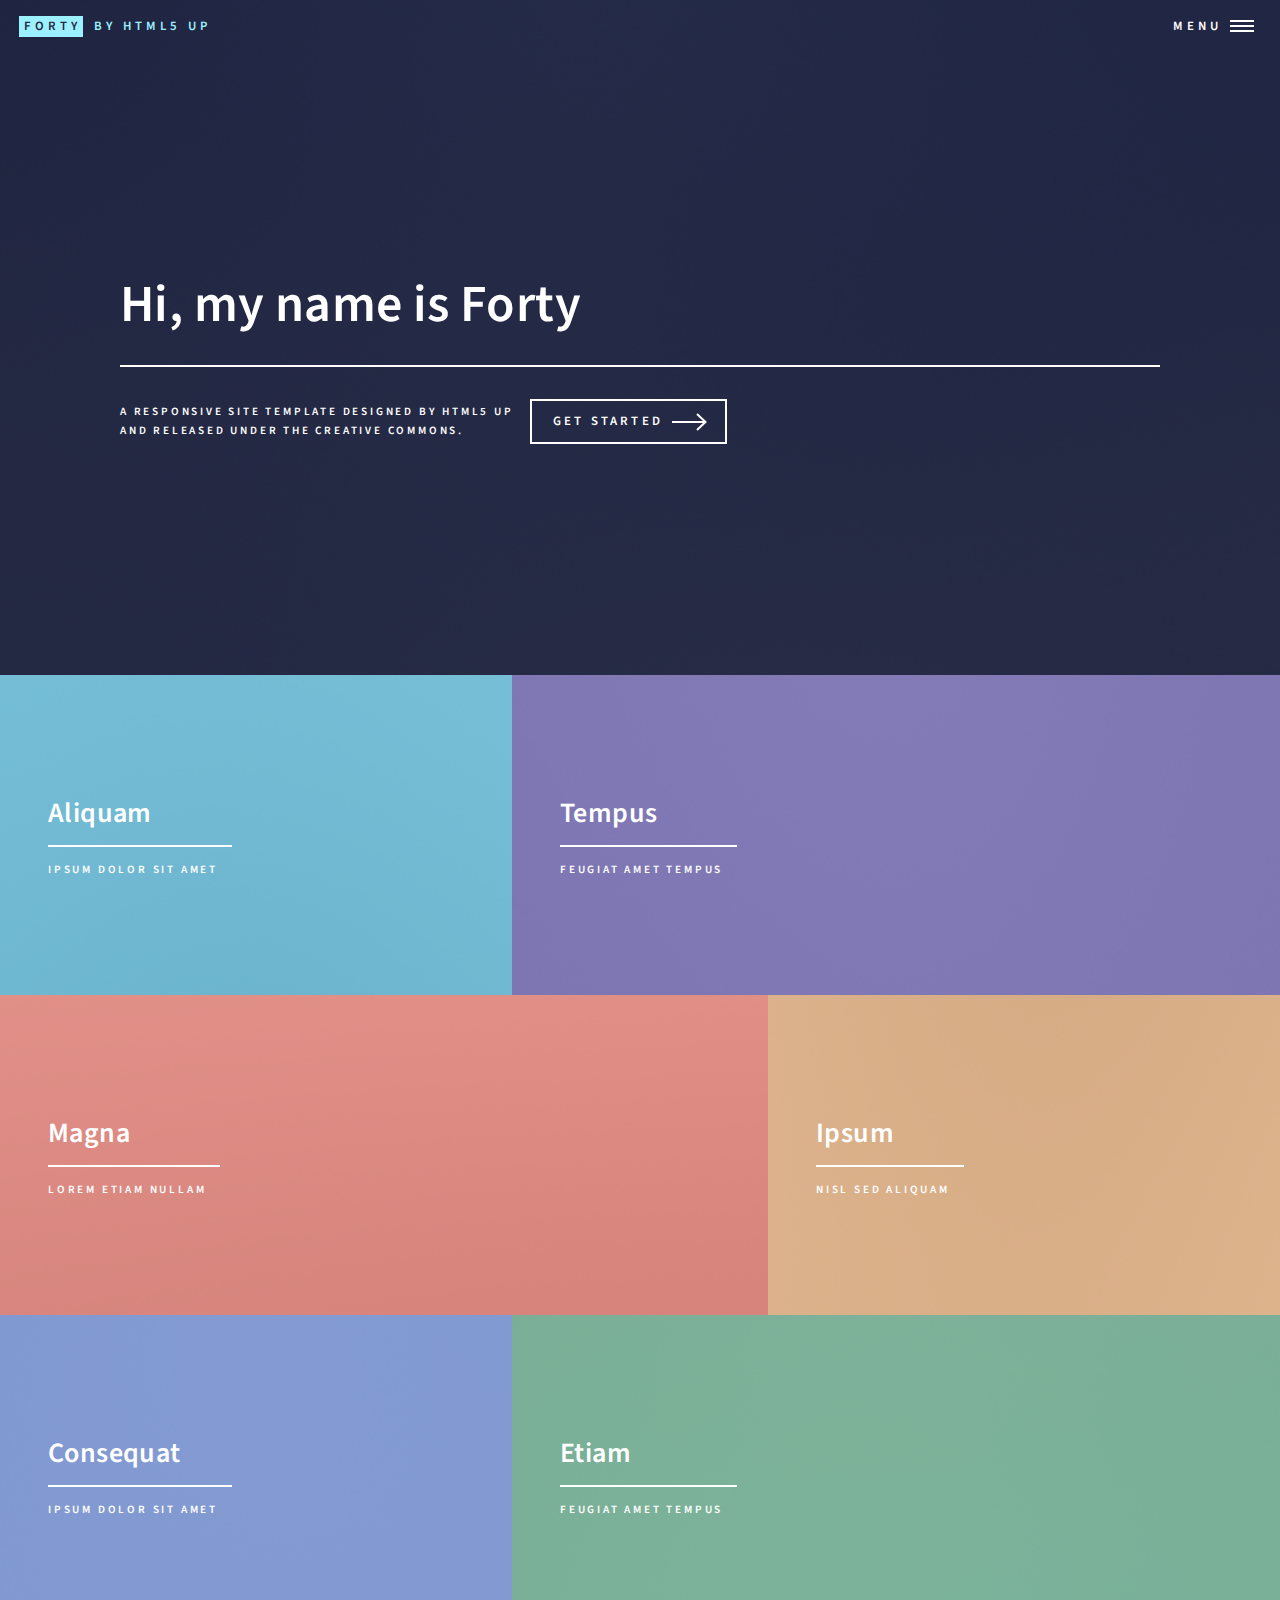
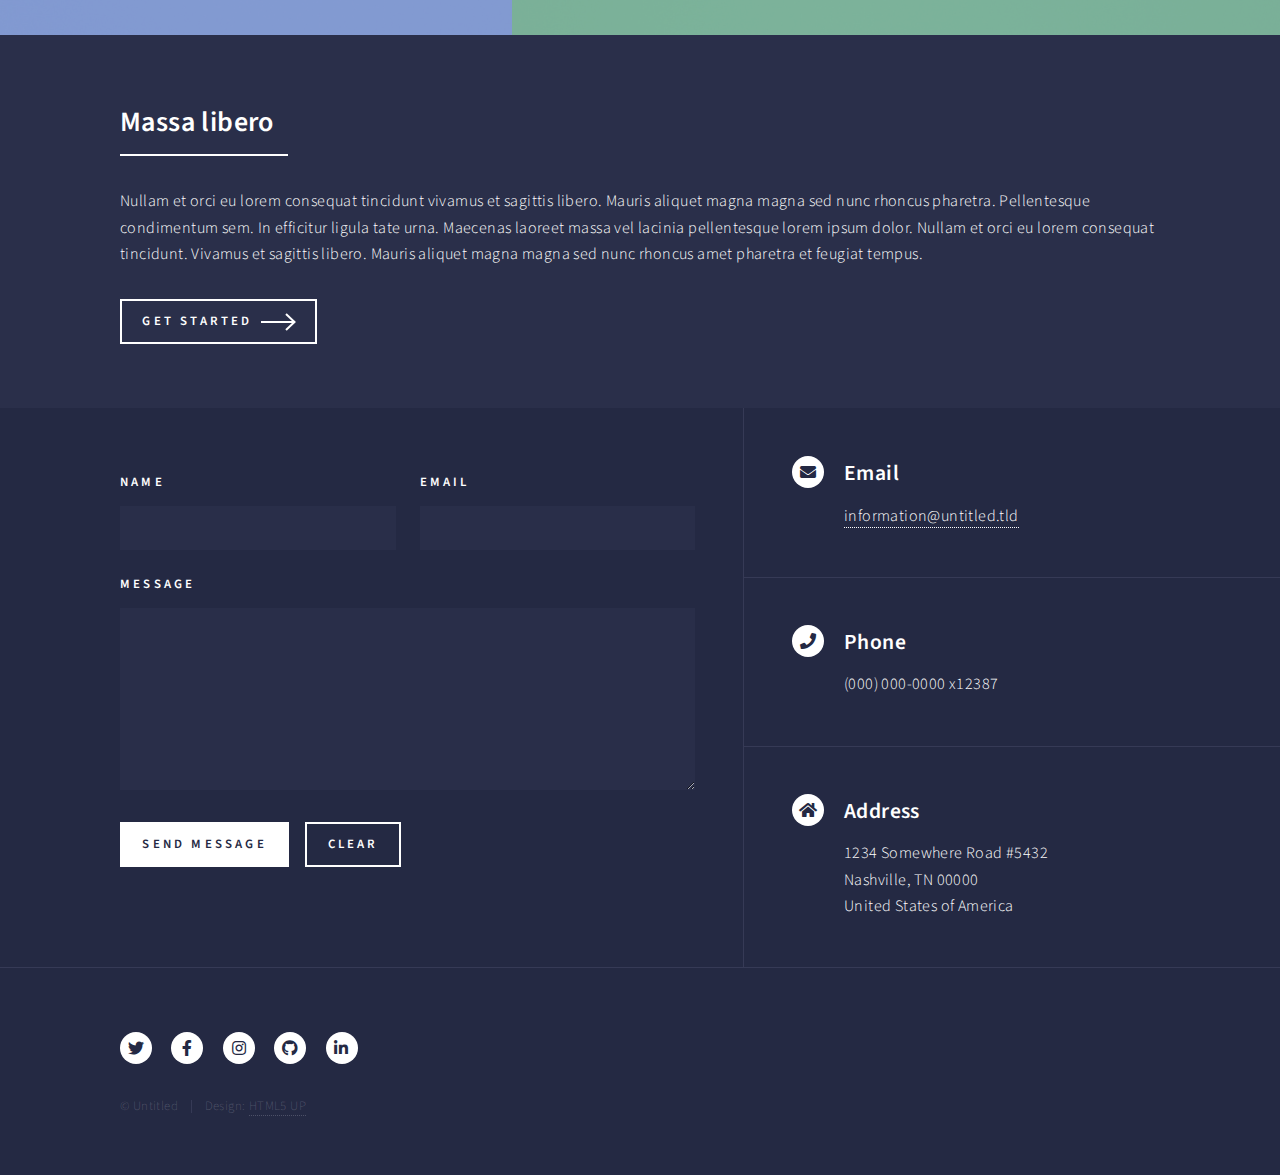
==== index.html @ 4f316e1b "add html5 up" ====
<!DOCTYPE HTML>
<!--
	Forty by HTML5 UP
	html5up.net | @ajlkn
	Free for personal and commercial use under the CCA 3.0 license (html5up.net/license)
-->
<html>
	<head>
		<title>Forty by HTML5 UP</title>
		<meta charset="utf-8" />
		<meta name="viewport" content="width=device-width, initial-scale=1, user-scalable=no" />
		<link rel="stylesheet" href="assets/css/main.css" />
		<noscript><link rel="stylesheet" href="assets/css/noscript.css" /></noscript>
	</head>
	<body class="is-preload">

		<!-- Wrapper -->
			<div id="wrapper">

				<!-- Header -->
					<header id="header" class="alt">
						<a href="index.html" class="logo"><strong>Forty</strong> <span>by HTML5 UP</span></a>
						<nav>
							<a href="#menu">Menu</a>
						</nav>
					</header>

				<!-- Menu -->
					<nav id="menu">
						<ul class="links">
							<li><a href="index.html">Home</a></li>
							<li><a href="landing.html">Landing</a></li>
							<li><a href="generic.html">Generic</a></li>
							<li><a href="elements.html">Elements</a></li>
						</ul>
						<ul class="actions stacked">
							<li><a href="#" class="button primary fit">Get Started</a></li>
							<li><a href="#" class="button fit">Log In</a></li>
						</ul>
					</nav>

				<!-- Banner -->
					<section id="banner" class="major">
						<div class="inner">
							<header class="major">
								<h1>Hi, my name is Forty</h1>
							</header>
							<div class="content">
								<p>A responsive site template designed by HTML5 UP<br />
								and released under the Creative Commons.</p>
								<ul class="actions">
									<li><a href="#one" class="button next scrolly">Get Started</a></li>
								</ul>
							</div>
						</div>
					</section>

				<!-- Main -->
					<div id="main">

						<!-- One -->
							<section id="one" class="tiles">
								<article>
									<span class="image">
										<img src="images/pic01.jpg" alt="" />
									</span>
									<header class="major">
										<h3><a href="landing.html" class="link">Aliquam</a></h3>
										<p>Ipsum dolor sit amet</p>
									</header>
								</article>
								<article>
									<span class="image">
										<img src="images/pic02.jpg" alt="" />
									</span>
									<header class="major">
										<h3><a href="landing.html" class="link">Tempus</a></h3>
										<p>feugiat amet tempus</p>
									</header>
								</article>
								<article>
									<span class="image">
										<img src="images/pic03.jpg" alt="" />
									</span>
									<header class="major">
										<h3><a href="landing.html" class="link">Magna</a></h3>
										<p>Lorem etiam nullam</p>
									</header>
								</article>
								<article>
									<span class="image">
										<img src="images/pic04.jpg" alt="" />
									</span>
									<header class="major">
										<h3><a href="landing.html" class="link">Ipsum</a></h3>
										<p>Nisl sed aliquam</p>
									</header>
								</article>
								<article>
									<span class="image">
										<img src="images/pic05.jpg" alt="" />
									</span>
									<header class="major">
										<h3><a href="landing.html" class="link">Consequat</a></h3>
										<p>Ipsum dolor sit amet</p>
									</header>
								</article>
								<article>
									<span class="image">
										<img src="images/pic06.jpg" alt="" />
									</span>
									<header class="major">
										<h3><a href="landing.html" class="link">Etiam</a></h3>
										<p>Feugiat amet tempus</p>
									</header>
								</article>
							</section>

						<!-- Two -->
							<section id="two">
								<div class="inner">
									<header class="major">
										<h2>Massa libero</h2>
									</header>
									<p>Nullam et orci eu lorem consequat tincidunt vivamus et sagittis libero. Mauris aliquet magna magna sed nunc rhoncus pharetra. Pellentesque condimentum sem. In efficitur ligula tate urna. Maecenas laoreet massa vel lacinia pellentesque lorem ipsum dolor. Nullam et orci eu lorem consequat tincidunt. Vivamus et sagittis libero. Mauris aliquet magna magna sed nunc rhoncus amet pharetra et feugiat tempus.</p>
									<ul class="actions">
										<li><a href="landing.html" class="button next">Get Started</a></li>
									</ul>
								</div>
							</section>

					</div>

				<!-- Contact -->
					<section id="contact">
						<div class="inner">
							<section>
								<form method="post" action="#">
									<div class="fields">
										<div class="field half">
											<label for="name">Name</label>
											<input type="text" name="name" id="name" />
										</div>
										<div class="field half">
											<label for="email">Email</label>
											<input type="text" name="email" id="email" />
										</div>
										<div class="field">
											<label for="message">Message</label>
											<textarea name="message" id="message" rows="6"></textarea>
										</div>
									</div>
									<ul class="actions">
										<li><input type="submit" value="Send Message" class="primary" /></li>
										<li><input type="reset" value="Clear" /></li>
									</ul>
								</form>
							</section>
							<section class="split">
								<section>
									<div class="contact-method">
										<span class="icon solid alt fa-envelope"></span>
										<h3>Email</h3>
										<a href="#">information@untitled.tld</a>
									</div>
								</section>
								<section>
									<div class="contact-method">
										<span class="icon solid alt fa-phone"></span>
										<h3>Phone</h3>
										<span>(000) 000-0000 x12387</span>
									</div>
								</section>
								<section>
									<div class="contact-method">
										<span class="icon solid alt fa-home"></span>
										<h3>Address</h3>
										<span>1234 Somewhere Road #5432<br />
										Nashville, TN 00000<br />
										United States of America</span>
									</div>
								</section>
							</section>
						</div>
					</section>

				<!-- Footer -->
					<footer id="footer">
						<div class="inner">
							<ul class="icons">
								<li><a href="#" class="icon brands alt fa-twitter"><span class="label">Twitter</span></a></li>
								<li><a href="#" class="icon brands alt fa-facebook-f"><span class="label">Facebook</span></a></li>
								<li><a href="#" class="icon brands alt fa-instagram"><span class="label">Instagram</span></a></li>
								<li><a href="#" class="icon brands alt fa-github"><span class="label">GitHub</span></a></li>
								<li><a href="#" class="icon brands alt fa-linkedin-in"><span class="label">LinkedIn</span></a></li>
							</ul>
							<ul class="copyright">
								<li>&copy; Untitled</li><li>Design: <a href="https://html5up.net">HTML5 UP</a></li>
							</ul>
						</div>
					</footer>

			</div>

		<!-- Scripts -->
			<script src="assets/js/jquery.min.js"></script>
			<script src="assets/js/jquery.scrolly.min.js"></script>
			<script src="assets/js/jquery.scrollex.min.js"></script>
			<script src="assets/js/browser.min.js"></script>
			<script src="assets/js/breakpoints.min.js"></script>
			<script src="assets/js/util.js"></script>
			<script src="assets/js/main.js"></script>

	</body>
</html>
---- assets/css/main.css ----
@import url(fontawesome-all.min.css);
@import url("https://fonts.googleapis.com/css?family=Source+Sans+Pro:300,300italic,600,600italic");

/*
	Forty by HTML5 UP
	html5up.net | @ajlkn
	Free for personal and commercial use under the CCA 3.0 license (html5up.net/license)
*/

html, body, div, span, applet, object,
iframe, h1, h2, h3, h4, h5, h6, p, blockquote,
pre, a, abbr, acronym, address, big, cite,
code, del, dfn, em, img, ins, kbd, q, s, samp,
small, strike, strong, sub, sup, tt, var, b,
u, i, center, dl, dt, dd, ol, ul, li, fieldset,
form, label, legend, table, caption, tbody,
tfoot, thead, tr, th, td, article, aside,
canvas, details, embed, figure, figcaption,
footer, header, hgroup, menu, nav, output, ruby,
section, summary, time, mark, audio, video {
	margin: 0;
	padding: 0;
	border: 0;
	font-size: 100%;
	font: inherit;
	vertical-align: baseline;}

article, aside, details, figcaption, figure,
footer, header, hgroup, menu, nav, section {
	display: block;}

body {
	line-height: 1;
}

ol, ul {
	list-style: none;
}

blockquote, q {
	quotes: none;
}

	blockquote:before, blockquote:after, q:before, q:after {
		content: '';
		content: none;
	}

table {
	border-collapse: collapse;
	border-spacing: 0;
}

body {
	-webkit-text-size-adjust: none;
}

mark {
	background-color: transparent;
	color: inherit;
}

input::-moz-focus-inner {
	border: 0;
	padding: 0;
}

input, select, textarea {
	-moz-appearance: none;
	-webkit-appearance: none;
	-ms-appearance: none;
	appearance: none;
}

/* Basic */

	@-ms-viewport {
		width: device-width;
	}

	body {
		-ms-overflow-style: scrollbar;
	}

	@media screen and (max-width: 480px) {

		html, body {
			min-width: 320px;
		}

	}

	html {
		box-sizing: border-box;
	}

	*, *:before, *:after {
		box-sizing: inherit;
	}

	body {
		background: #242943;
	}

		body.is-preload *, body.is-preload *:before, body.is-preload *:after {
			-moz-animation: none !important;
			-webkit-animation: none !important;
			-ms-animation: none !important;
			animation: none !important;
			-moz-transition: none !important;
			-webkit-transition: none !important;
			-ms-transition: none !important;
			transition: none !important;
		}

/* Type */

	body, input, select, textarea {
		color: #ffffff;
		font-family: "Source Sans Pro", Helvetica, sans-serif;
		font-size: 17pt;
		font-weight: 300;
		letter-spacing: 0.025em;
		line-height: 1.65;
	}

		@media screen and (max-width: 1680px) {

			body, input, select, textarea {
				font-size: 14pt;
			}

		}

		@media screen and (max-width: 1280px) {

			body, input, select, textarea {
				font-size: 12pt;
			}

		}

		@media screen and (max-width: 360px) {

			body, input, select, textarea {
				font-size: 11pt;
			}

		}

	a {
		-moz-transition: color 0.2s ease-in-out, border-bottom-color 0.2s ease-in-out;
		-webkit-transition: color 0.2s ease-in-out, border-bottom-color 0.2s ease-in-out;
		-ms-transition: color 0.2s ease-in-out, border-bottom-color 0.2s ease-in-out;
		transition: color 0.2s ease-in-out, border-bottom-color 0.2s ease-in-out;
		border-bottom: dotted 1px;
		color: inherit;
		text-decoration: none;
	}

		a:hover {
			border-bottom-color: transparent;
			color: #9bf1ff !important;
		}

		a:active {
			color: #53e3fb !important;
		}

	strong, b {
		color: #ffffff;
		font-weight: 600;
	}

	em, i {
		font-style: italic;
	}

	p {
		margin: 0 0 2em 0;
	}

	h1, h2, h3, h4, h5, h6 {
		color: #ffffff;
		font-weight: 600;
		line-height: 1.65;
		margin: 0 0 1em 0;
	}

		h1 a, h2 a, h3 a, h4 a, h5 a, h6 a {
			color: inherit;
			border-bottom: 0;
		}

	h1 {
		font-size: 2.5em;
	}

	h2 {
		font-size: 1.75em;
	}

	h3 {
		font-size: 1.35em;
	}

	h4 {
		font-size: 1.1em;
	}

	h5 {
		font-size: 0.9em;
	}

	h6 {
		font-size: 0.7em;
	}

	@media screen and (max-width: 736px) {

		h1 {
			font-size: 2em;
		}

		h2 {
			font-size: 1.5em;
		}

		h3 {
			font-size: 1.25em;
		}

	}

	sub {
		font-size: 0.8em;
		position: relative;
		top: 0.5em;
	}

	sup {
		font-size: 0.8em;
		position: relative;
		top: -0.5em;
	}

	blockquote {
		border-left: solid 4px rgba(212, 212, 255, 0.1);
		font-style: italic;
		margin: 0 0 2em 0;
		padding: 0.5em 0 0.5em 2em;
	}

	code {
		background: rgba(212, 212, 255, 0.035);
		font-family: "Courier New", monospace;
		font-size: 0.9em;
		margin: 0 0.25em;
		padding: 0.25em 0.65em;
	}

	pre {
		-webkit-overflow-scrolling: touch;
		font-family: "Courier New", monospace;
		font-size: 0.9em;
		margin: 0 0 2em 0;
	}

		pre code {
			display: block;
			line-height: 1.75;
			padding: 1em 1.5em;
			overflow-x: auto;
		}

	hr {
		border: 0;
		border-bottom: solid 1px rgba(212, 212, 255, 0.1);
		margin: 2em 0;
	}

		hr.major {
			margin: 3em 0;
		}

	.align-left {
		text-align: left;
	}

	.align-center {
		text-align: center;
	}

	.align-right {
		text-align: right;
	}

/* Row */

	.row {
		display: flex;
		flex-wrap: wrap;
		box-sizing: border-box;
		align-items: stretch;
	}

		.row > * {
			box-sizing: border-box;
		}

		.row.gtr-uniform > * > :last-child {
			margin-bottom: 0;
		}

		.row.aln-left {
			justify-content: flex-start;
		}

		.row.aln-center {
			justify-content: center;
		}

		.row.aln-right {
			justify-content: flex-end;
		}

		.row.aln-top {
			align-items: flex-start;
		}

		.row.aln-middle {
			align-items: center;
		}

		.row.aln-bottom {
			align-items: flex-end;
		}

		.row > .imp {
			order: -1;
		}

		.row > .col-1 {
			width: 8.33333%;
		}

		.row > .off-1 {
			margin-left: 8.33333%;
		}

		.row > .col-2 {
			width: 16.66667%;
		}

		.row > .off-2 {
			margin-left: 16.66667%;
		}

		.row > .col-3 {
			width: 25%;
		}

		.row > .off-3 {
			margin-left: 25%;
		}

		.row > .col-4 {
			width: 33.33333%;
		}

		.row > .off-4 {
			margin-left: 33.33333%;
		}

		.row > .col-5 {
			width: 41.66667%;
		}

		.row > .off-5 {
			margin-left: 41.66667%;
		}

		.row > .col-6 {
			width: 50%;
		}

		.row > .off-6 {
			margin-left: 50%;
		}

		.row > .col-7 {
			width: 58.33333%;
		}

		.row > .off-7 {
			margin-left: 58.33333%;
		}

		.row > .col-8 {
			width: 66.66667%;
		}

		.row > .off-8 {
			margin-left: 66.66667%;
		}

		.row > .col-9 {
			width: 75%;
		}

		.row > .off-9 {
			margin-left: 75%;
		}

		.row > .col-10 {
			width: 83.33333%;
		}

		.row > .off-10 {
			margin-left: 83.33333%;
		}

		.row > .col-11 {
			width: 91.66667%;
		}

		.row > .off-11 {
			margin-left: 91.66667%;
		}

		.row > .col-12 {
			width: 100%;
		}

		.row > .off-12 {
			margin-left: 100%;
		}

		.row.gtr-0 {
			margin-top: 0;
			margin-left: 0em;
		}

			.row.gtr-0 > * {
				padding: 0 0 0 0em;
			}

			.row.gtr-0.gtr-uniform {
				margin-top: 0em;
			}

				.row.gtr-0.gtr-uniform > * {
					padding-top: 0em;
				}

		.row.gtr-25 {
			margin-top: 0;
			margin-left: -0.5em;
		}

			.row.gtr-25 > * {
				padding: 0 0 0 0.5em;
			}

			.row.gtr-25.gtr-uniform {
				margin-top: -0.5em;
			}

				.row.gtr-25.gtr-uniform > * {
					padding-top: 0.5em;
				}

		.row.gtr-50 {
			margin-top: 0;
			margin-left: -1em;
		}

			.row.gtr-50 > * {
				padding: 0 0 0 1em;
			}

			.row.gtr-50.gtr-uniform {
				margin-top: -1em;
			}

				.row.gtr-50.gtr-uniform > * {
					padding-top: 1em;
				}

		.row {
			margin-top: 0;
			margin-left: -2em;
		}

			.row > * {
				padding: 0 0 0 2em;
			}

			.row.gtr-uniform {
				margin-top: -2em;
			}

				.row.gtr-uniform > * {
					padding-top: 2em;
				}

		.row.gtr-150 {
			margin-top: 0;
			margin-left: -3em;
		}

			.row.gtr-150 > * {
				padding: 0 0 0 3em;
			}

			.row.gtr-150.gtr-uniform {
				margin-top: -3em;
			}

				.row.gtr-150.gtr-uniform > * {
					padding-top: 3em;
				}

		.row.gtr-200 {
			margin-top: 0;
			margin-left: -4em;
		}

			.row.gtr-200 > * {
				padding: 0 0 0 4em;
			}

			.row.gtr-200.gtr-uniform {
				margin-top: -4em;
			}

				.row.gtr-200.gtr-uniform > * {
					padding-top: 4em;
				}

		@media screen and (max-width: 1680px) {

			.row {
				display: flex;
				flex-wrap: wrap;
				box-sizing: border-box;
				align-items: stretch;
			}

				.row > * {
					box-sizing: border-box;
				}

				.row.gtr-uniform > * > :last-child {
					margin-bottom: 0;
				}

				.row.aln-left {
					justify-content: flex-start;
				}

				.row.aln-center {
					justify-content: center;
				}

				.row.aln-right {
					justify-content: flex-end;
				}

				.row.aln-top {
					align-items: flex-start;
				}

				.row.aln-middle {
					align-items: center;
				}

				.row.aln-bottom {
					align-items: flex-end;
				}

				.row > .imp-xlarge {
					order: -1;
				}

				.row > .col-1-xlarge {
					width: 8.33333%;
				}

				.row > .off-1-xlarge {
					margin-left: 8.33333%;
				}

				.row > .col-2-xlarge {
					width: 16.66667%;
				}

				.row > .off-2-xlarge {
					margin-left: 16.66667%;
				}

				.row > .col-3-xlarge {
					width: 25%;
				}

				.row > .off-3-xlarge {
					margin-left: 25%;
				}

				.row > .col-4-xlarge {
					width: 33.33333%;
				}

				.row > .off-4-xlarge {
					margin-left: 33.33333%;
				}

				.row > .col-5-xlarge {
					width: 41.66667%;
				}

				.row > .off-5-xlarge {
					margin-left: 41.66667%;
				}

				.row > .col-6-xlarge {
					width: 50%;
				}

				.row > .off-6-xlarge {
					margin-left: 50%;
				}

				.row > .col-7-xlarge {
					width: 58.33333%;
				}

				.row > .off-7-xlarge {
					margin-left: 58.33333%;
				}

				.row > .col-8-xlarge {
					width: 66.66667%;
				}

				.row > .off-8-xlarge {
					margin-left: 66.66667%;
				}

				.row > .col-9-xlarge {
					width: 75%;
				}

				.row > .off-9-xlarge {
					margin-left: 75%;
				}

				.row > .col-10-xlarge {
					width: 83.33333%;
				}

				.row > .off-10-xlarge {
					margin-left: 83.33333%;
				}

				.row > .col-11-xlarge {
					width: 91.66667%;
				}

				.row > .off-11-xlarge {
					margin-left: 91.66667%;
				}

				.row > .col-12-xlarge {
					width: 100%;
				}

				.row > .off-12-xlarge {
					margin-left: 100%;
				}

				.row.gtr-0 {
					margin-top: 0;
					margin-left: 0em;
				}

					.row.gtr-0 > * {
						padding: 0 0 0 0em;
					}

					.row.gtr-0.gtr-uniform {
						margin-top: 0em;
					}

						.row.gtr-0.gtr-uniform > * {
							padding-top: 0em;
						}

				.row.gtr-25 {
					margin-top: 0;
					margin-left: -0.5em;
				}

					.row.gtr-25 > * {
						padding: 0 0 0 0.5em;
					}

					.row.gtr-25.gtr-uniform {
						margin-top: -0.5em;
					}

						.row.gtr-25.gtr-uniform > * {
							padding-top: 0.5em;
						}

				.row.gtr-50 {
					margin-top: 0;
					margin-left: -1em;
				}

					.row.gtr-50 > * {
						padding: 0 0 0 1em;
					}

					.row.gtr-50.gtr-uniform {
						margin-top: -1em;
					}

						.row.gtr-50.gtr-uniform > * {
							padding-top: 1em;
						}

				.row {
					margin-top: 0;
					margin-left: -2em;
				}

					.row > * {
						padding: 0 0 0 2em;
					}

					.row.gtr-uniform {
						margin-top: -2em;
					}

						.row.gtr-uniform > * {
							padding-top: 2em;
						}

				.row.gtr-150 {
					margin-top: 0;
					margin-left: -3em;
				}

					.row.gtr-150 > * {
						padding: 0 0 0 3em;
					}

					.row.gtr-150.gtr-uniform {
						margin-top: -3em;
					}

						.row.gtr-150.gtr-uniform > * {
							padding-top: 3em;
						}

				.row.gtr-200 {
					margin-top: 0;
					margin-left: -4em;
				}

					.row.gtr-200 > * {
						padding: 0 0 0 4em;
					}

					.row.gtr-200.gtr-uniform {
						margin-top: -4em;
					}

						.row.gtr-200.gtr-uniform > * {
							padding-top: 4em;
						}

		}

		@media screen and (max-width: 1280px) {

			.row {
				display: flex;
				flex-wrap: wrap;
				box-sizing: border-box;
				align-items: stretch;
			}

				.row > * {
					box-sizing: border-box;
				}

				.row.gtr-uniform > * > :last-child {
					margin-bottom: 0;
				}

				.row.aln-left {
					justify-content: flex-start;
				}

				.row.aln-center {
					justify-content: center;
				}

				.row.aln-right {
					justify-content: flex-end;
				}

				.row.aln-top {
					align-items: flex-start;
				}

				.row.aln-middle {
					align-items: center;
				}

				.row.aln-bottom {
					align-items: flex-end;
				}

				.row > .imp-large {
					order: -1;
				}

				.row > .col-1-large {
					width: 8.33333%;
				}

				.row > .off-1-large {
					margin-left: 8.33333%;
				}

				.row > .col-2-large {
					width: 16.66667%;
				}

				.row > .off-2-large {
					margin-left: 16.66667%;
				}

				.row > .col-3-large {
					width: 25%;
				}

				.row > .off-3-large {
					margin-left: 25%;
				}

				.row > .col-4-large {
					width: 33.33333%;
				}

				.row > .off-4-large {
					margin-left: 33.33333%;
				}

				.row > .col-5-large {
					width: 41.66667%;
				}

				.row > .off-5-large {
					margin-left: 41.66667%;
				}

				.row > .col-6-large {
					width: 50%;
				}

				.row > .off-6-large {
					margin-left: 50%;
				}

				.row > .col-7-large {
					width: 58.33333%;
				}

				.row > .off-7-large {
					margin-left: 58.33333%;
				}

				.row > .col-8-large {
					width: 66.66667%;
				}

				.row > .off-8-large {
					margin-left: 66.66667%;
				}

				.row > .col-9-large {
					width: 75%;
				}

				.row > .off-9-large {
					margin-left: 75%;
				}

				.row > .col-10-large {
					width: 83.33333%;
				}

				.row > .off-10-large {
					margin-left: 83.33333%;
				}

				.row > .col-11-large {
					width: 91.66667%;
				}

				.row > .off-11-large {
					margin-left: 91.66667%;
				}

				.row > .col-12-large {
					width: 100%;
				}

				.row > .off-12-large {
					margin-left: 100%;
				}

				.row.gtr-0 {
					margin-top: 0;
					margin-left: 0em;
				}

					.row.gtr-0 > * {
						padding: 0 0 0 0em;
					}

					.row.gtr-0.gtr-uniform {
						margin-top: 0em;
					}

						.row.gtr-0.gtr-uniform > * {
							padding-top: 0em;
						}

				.row.gtr-25 {
					margin-top: 0;
					margin-left: -0.375em;
				}

					.row.gtr-25 > * {
						padding: 0 0 0 0.375em;
					}

					.row.gtr-25.gtr-uniform {
						margin-top: -0.375em;
					}

						.row.gtr-25.gtr-uniform > * {
							padding-top: 0.375em;
						}

				.row.gtr-50 {
					margin-top: 0;
					margin-left: -0.75em;
				}

					.row.gtr-50 > * {
						padding: 0 0 0 0.75em;
					}

					.row.gtr-50.gtr-uniform {
						margin-top: -0.75em;
					}

						.row.gtr-50.gtr-uniform > * {
							padding-top: 0.75em;
						}

				.row {
					margin-top: 0;
					margin-left: -1.5em;
				}

					.row > * {
						padding: 0 0 0 1.5em;
					}

					.row.gtr-uniform {
						margin-top: -1.5em;
					}

						.row.gtr-uniform > * {
							padding-top: 1.5em;
						}

				.row.gtr-150 {
					margin-top: 0;
					margin-left: -2.25em;
				}

					.row.gtr-150 > * {
						padding: 0 0 0 2.25em;
					}

					.row.gtr-150.gtr-uniform {
						margin-top: -2.25em;
					}

						.row.gtr-150.gtr-uniform > * {
							padding-top: 2.25em;
						}

				.row.gtr-200 {
					margin-top: 0;
					margin-left: -3em;
				}

					.row.gtr-200 > * {
						padding: 0 0 0 3em;
					}

					.row.gtr-200.gtr-uniform {
						margin-top: -3em;
					}

						.row.gtr-200.gtr-uniform > * {
							padding-top: 3em;
						}

		}

		@media screen and (max-width: 980px) {

			.row {
				display: flex;
				flex-wrap: wrap;
				box-sizing: border-box;
				align-items: stretch;
			}

				.row > * {
					box-sizing: border-box;
				}

				.row.gtr-uniform > * > :last-child {
					margin-bottom: 0;
				}

				.row.aln-left {
					justify-content: flex-start;
				}

				.row.aln-center {
					justify-content: center;
				}

				.row.aln-right {
					justify-content: flex-end;
				}

				.row.aln-top {
					align-items: flex-start;
				}

				.row.aln-middle {
					align-items: center;
				}

				.row.aln-bottom {
					align-items: flex-end;
				}

				.row > .imp-medium {
					order: -1;
				}

				.row > .col-1-medium {
					width: 8.33333%;
				}

				.row > .off-1-medium {
					margin-left: 8.33333%;
				}

				.row > .col-2-medium {
					width: 16.66667%;
				}

				.row > .off-2-medium {
					margin-left: 16.66667%;
				}

				.row > .col-3-medium {
					width: 25%;
				}

				.row > .off-3-medium {
					margin-left: 25%;
				}

				.row > .col-4-medium {
					width: 33.33333%;
				}

				.row > .off-4-medium {
					margin-left: 33.33333%;
				}

				.row > .col-5-medium {
					width: 41.66667%;
				}

				.row > .off-5-medium {
					margin-left: 41.66667%;
				}

				.row > .col-6-medium {
					width: 50%;
				}

				.row > .off-6-medium {
					margin-left: 50%;
				}

				.row > .col-7-medium {
					width: 58.33333%;
				}

				.row > .off-7-medium {
					margin-left: 58.33333%;
				}

				.row > .col-8-medium {
					width: 66.66667%;
				}

				.row > .off-8-medium {
					margin-left: 66.66667%;
				}

				.row > .col-9-medium {
					width: 75%;
				}

				.row > .off-9-medium {
					margin-left: 75%;
				}

				.row > .col-10-medium {
					width: 83.33333%;
				}

				.row > .off-10-medium {
					margin-left: 83.33333%;
				}

				.row > .col-11-medium {
					width: 91.66667%;
				}

				.row > .off-11-medium {
					margin-left: 91.66667%;
				}

				.row > .col-12-medium {
					width: 100%;
				}

				.row > .off-12-medium {
					margin-left: 100%;
				}

				.row.gtr-0 {
					margin-top: 0;
					margin-left: 0em;
				}

					.row.gtr-0 > * {
						padding: 0 0 0 0em;
					}

					.row.gtr-0.gtr-uniform {
						margin-top: 0em;
					}

						.row.gtr-0.gtr-uniform > * {
							padding-top: 0em;
						}

				.row.gtr-25 {
					margin-top: 0;
					margin-left: -0.375em;
				}

					.row.gtr-25 > * {
						padding: 0 0 0 0.375em;
					}

					.row.gtr-25.gtr-uniform {
						margin-top: -0.375em;
					}

						.row.gtr-25.gtr-uniform > * {
							padding-top: 0.375em;
						}

				.row.gtr-50 {
					margin-top: 0;
					margin-left: -0.75em;
				}

					.row.gtr-50 > * {
						padding: 0 0 0 0.75em;
					}

					.row.gtr-50.gtr-uniform {
						margin-top: -0.75em;
					}

						.row.gtr-50.gtr-uniform > * {
							padding-top: 0.75em;
						}

				.row {
					margin-top: 0;
					margin-left: -1.5em;
				}

					.row > * {
						padding: 0 0 0 1.5em;
					}

					.row.gtr-uniform {
						margin-top: -1.5em;
					}

						.row.gtr-uniform > * {
							padding-top: 1.5em;
						}

				.row.gtr-150 {
					margin-top: 0;
					margin-left: -2.25em;
				}

					.row.gtr-150 > * {
						padding: 0 0 0 2.25em;
					}

					.row.gtr-150.gtr-uniform {
						margin-top: -2.25em;
					}

						.row.gtr-150.gtr-uniform > * {
							padding-top: 2.25em;
						}

				.row.gtr-200 {
					margin-top: 0;
					margin-left: -3em;
				}

					.row.gtr-200 > * {
						padding: 0 0 0 3em;
					}

					.row.gtr-200.gtr-uniform {
						margin-top: -3em;
					}

						.row.gtr-200.gtr-uniform > * {
							padding-top: 3em;
						}

		}

		@media screen and (max-width: 736px) {

			.row {
				display: flex;
				flex-wrap: wrap;
				box-sizing: border-box;
				align-items: stretch;
			}

				.row > * {
					box-sizing: border-box;
				}

				.row.gtr-uniform > * > :last-child {
					margin-bottom: 0;
				}

				.row.aln-left {
					justify-content: flex-start;
				}

				.row.aln-center {
					justify-content: center;
				}

				.row.aln-right {
					justify-content: flex-end;
				}

				.row.aln-top {
					align-items: flex-start;
				}

				.row.aln-middle {
					align-items: center;
				}

				.row.aln-bottom {
					align-items: flex-end;
				}

				.row > .imp-small {
					order: -1;
				}

				.row > .col-1-small {
					width: 8.33333%;
				}

				.row > .off-1-small {
					margin-left: 8.33333%;
				}

				.row > .col-2-small {
					width: 16.66667%;
				}

				.row > .off-2-small {
					margin-left: 16.66667%;
				}

				.row > .col-3-small {
					width: 25%;
				}

				.row > .off-3-small {
					margin-left: 25%;
				}

				.row > .col-4-small {
					width: 33.33333%;
				}

				.row > .off-4-small {
					margin-left: 33.33333%;
				}

				.row > .col-5-small {
					width: 41.66667%;
				}

				.row > .off-5-small {
					margin-left: 41.66667%;
				}

				.row > .col-6-small {
					width: 50%;
				}

				.row > .off-6-small {
					margin-left: 50%;
				}

				.row > .col-7-small {
					width: 58.33333%;
				}

				.row > .off-7-small {
					margin-left: 58.33333%;
				}

				.row > .col-8-small {
					width: 66.66667%;
				}

				.row > .off-8-small {
					margin-left: 66.66667%;
				}

				.row > .col-9-small {
					width: 75%;
				}

				.row > .off-9-small {
					margin-left: 75%;
				}

				.row > .col-10-small {
					width: 83.33333%;
				}

				.row > .off-10-small {
					margin-left: 83.33333%;
				}

				.row > .col-11-small {
					width: 91.66667%;
				}

				.row > .off-11-small {
					margin-left: 91.66667%;
				}

				.row > .col-12-small {
					width: 100%;
				}

				.row > .off-12-small {
					margin-left: 100%;
				}

				.row.gtr-0 {
					margin-top: 0;
					margin-left: 0em;
				}

					.row.gtr-0 > * {
						padding: 0 0 0 0em;
					}

					.row.gtr-0.gtr-uniform {
						margin-top: 0em;
					}

						.row.gtr-0.gtr-uniform > * {
							padding-top: 0em;
						}

				.row.gtr-25 {
					margin-top: 0;
					margin-left: -0.3125em;
				}

					.row.gtr-25 > * {
						padding: 0 0 0 0.3125em;
					}

					.row.gtr-25.gtr-uniform {
						margin-top: -0.3125em;
					}

						.row.gtr-25.gtr-uniform > * {
							padding-top: 0.3125em;
						}

				.row.gtr-50 {
					margin-top: 0;
					margin-left: -0.625em;
				}

					.row.gtr-50 > * {
						padding: 0 0 0 0.625em;
					}

					.row.gtr-50.gtr-uniform {
						margin-top: -0.625em;
					}

						.row.gtr-50.gtr-uniform > * {
							padding-top: 0.625em;
						}

				.row {
					margin-top: 0;
					margin-left: -1.25em;
				}

					.row > * {
						padding: 0 0 0 1.25em;
					}

					.row.gtr-uniform {
						margin-top: -1.25em;
					}

						.row.gtr-uniform > * {
							padding-top: 1.25em;
						}

				.row.gtr-150 {
					margin-top: 0;
					margin-left: -1.875em;
				}

					.row.gtr-150 > * {
						padding: 0 0 0 1.875em;
					}

					.row.gtr-150.gtr-uniform {
						margin-top: -1.875em;
					}

						.row.gtr-150.gtr-uniform > * {
							padding-top: 1.875em;
						}

				.row.gtr-200 {
					margin-top: 0;
					margin-left: -2.5em;
				}

					.row.gtr-200 > * {
						padding: 0 0 0 2.5em;
					}

					.row.gtr-200.gtr-uniform {
						margin-top: -2.5em;
					}

						.row.gtr-200.gtr-uniform > * {
							padding-top: 2.5em;
						}

		}

		@media screen and (max-width: 480px) {

			.row {
				display: flex;
				flex-wrap: wrap;
				box-sizing: border-box;
				align-items: stretch;
			}

				.row > * {
					box-sizing: border-box;
				}

				.row.gtr-uniform > * > :last-child {
					margin-bottom: 0;
				}

				.row.aln-left {
					justify-content: flex-start;
				}

				.row.aln-center {
					justify-content: center;
				}

				.row.aln-right {
					justify-content: flex-end;
				}

				.row.aln-top {
					align-items: flex-start;
				}

				.row.aln-middle {
					align-items: center;
				}

				.row.aln-bottom {
					align-items: flex-end;
				}

				.row > .imp-xsmall {
					order: -1;
				}

				.row > .col-1-xsmall {
					width: 8.33333%;
				}

				.row > .off-1-xsmall {
					margin-left: 8.33333%;
				}

				.row > .col-2-xsmall {
					width: 16.66667%;
				}

				.row > .off-2-xsmall {
					margin-left: 16.66667%;
				}

				.row > .col-3-xsmall {
					width: 25%;
				}

				.row > .off-3-xsmall {
					margin-left: 25%;
				}

				.row > .col-4-xsmall {
					width: 33.33333%;
				}

				.row > .off-4-xsmall {
					margin-left: 33.33333%;
				}

				.row > .col-5-xsmall {
					width: 41.66667%;
				}

				.row > .off-5-xsmall {
					margin-left: 41.66667%;
				}

				.row > .col-6-xsmall {
					width: 50%;
				}

				.row > .off-6-xsmall {
					margin-left: 50%;
				}

				.row > .col-7-xsmall {
					width: 58.33333%;
				}

				.row > .off-7-xsmall {
					margin-left: 58.33333%;
				}

				.row > .col-8-xsmall {
					width: 66.66667%;
				}

				.row > .off-8-xsmall {
					margin-left: 66.66667%;
				}

				.row > .col-9-xsmall {
					width: 75%;
				}

				.row > .off-9-xsmall {
					margin-left: 75%;
				}

				.row > .col-10-xsmall {
					width: 83.33333%;
				}

				.row > .off-10-xsmall {
					margin-left: 83.33333%;
				}

				.row > .col-11-xsmall {
					width: 91.66667%;
				}

				.row > .off-11-xsmall {
					margin-left: 91.66667%;
				}

				.row > .col-12-xsmall {
					width: 100%;
				}

				.row > .off-12-xsmall {
					margin-left: 100%;
				}

				.row.gtr-0 {
					margin-top: 0;
					margin-left: 0em;
				}

					.row.gtr-0 > * {
						padding: 0 0 0 0em;
					}

					.row.gtr-0.gtr-uniform {
						margin-top: 0em;
					}

						.row.gtr-0.gtr-uniform > * {
							padding-top: 0em;
						}

				.row.gtr-25 {
					margin-top: 0;
					margin-left: -0.3125em;
				}

					.row.gtr-25 > * {
						padding: 0 0 0 0.3125em;
					}

					.row.gtr-25.gtr-uniform {
						margin-top: -0.3125em;
					}

						.row.gtr-25.gtr-uniform > * {
							padding-top: 0.3125em;
						}

				.row.gtr-50 {
					margin-top: 0;
					margin-left: -0.625em;
				}

					.row.gtr-50 > * {
						padding: 0 0 0 0.625em;
					}

					.row.gtr-50.gtr-uniform {
						margin-top: -0.625em;
					}

						.row.gtr-50.gtr-uniform > * {
							padding-top: 0.625em;
						}

				.row {
					margin-top: 0;
					margin-left: -1.25em;
				}

					.row > * {
						padding: 0 0 0 1.25em;
					}

					.row.gtr-uniform {
						margin-top: -1.25em;
					}

						.row.gtr-uniform > * {
							padding-top: 1.25em;
						}

				.row.gtr-150 {
					margin-top: 0;
					margin-left: -1.875em;
				}

					.row.gtr-150 > * {
						padding: 0 0 0 1.875em;
					}

					.row.gtr-150.gtr-uniform {
						margin-top: -1.875em;
					}

						.row.gtr-150.gtr-uniform > * {
							padding-top: 1.875em;
						}

				.row.gtr-200 {
					margin-top: 0;
					margin-left: -2.5em;
				}

					.row.gtr-200 > * {
						padding: 0 0 0 2.5em;
					}

					.row.gtr-200.gtr-uniform {
						margin-top: -2.5em;
					}

						.row.gtr-200.gtr-uniform > * {
							padding-top: 2.5em;
						}

		}

/* Section/Article */

	section.special, article.special {
		text-align: center;
	}

	header.major {
		width: -moz-max-content;
		width: -webkit-max-content;
		width: -ms-max-content;
		width: max-content;
		margin-bottom: 2em;
	}

		header.major > :first-child {
			margin-bottom: 0;
			width: calc(100% + 0.5em);
		}

			header.major > :first-child:after {
				content: '';
				background-color: #ffffff;
				display: block;
				height: 2px;
				margin: 0.325em 0 0.5em 0;
				width: 100%;
			}

		header.major > p {
			font-size: 0.7em;
			font-weight: 600;
			letter-spacing: 0.25em;
			margin-bottom: 0;
			text-transform: uppercase;
		}

		body.is-ie header.major > :first-child:after {
			max-width: 9em;
		}

		body.is-ie header.major > h1:after {
			max-width: 100% !important;
		}

	@media screen and (max-width: 736px) {

		header.major > p br {
			display: none;
		}

	}

/* Form */

	form {
		margin: 0 0 2em 0;
	}

		form > :last-child {
			margin-bottom: 0;
		}

		form > .fields {
			display: -moz-flex;
			display: -webkit-flex;
			display: -ms-flex;
			display: flex;
			-moz-flex-wrap: wrap;
			-webkit-flex-wrap: wrap;
			-ms-flex-wrap: wrap;
			flex-wrap: wrap;
			width: calc(100% + 3em);
			margin: -1.5em 0 2em -1.5em;
		}

			form > .fields > .field {
				-moz-flex-grow: 0;
				-webkit-flex-grow: 0;
				-ms-flex-grow: 0;
				flex-grow: 0;
				-moz-flex-shrink: 0;
				-webkit-flex-shrink: 0;
				-ms-flex-shrink: 0;
				flex-shrink: 0;
				padding: 1.5em 0 0 1.5em;
				width: calc(100% - 1.5em);
			}

				form > .fields > .field.half {
					width: calc(50% - 0.75em);
				}

				form > .fields > .field.third {
					width: calc(100%/3 - 0.5em);
				}

				form > .fields > .field.quarter {
					width: calc(25% - 0.375em);
				}

		@media screen and (max-width: 480px) {

			form > .fields {
				width: calc(100% + 3em);
				margin: -1.5em 0 2em -1.5em;
			}

				form > .fields > .field {
					padding: 1.5em 0 0 1.5em;
					width: calc(100% - 1.5em);
				}

					form > .fields > .field.half {
						width: calc(100% - 1.5em);
					}

					form > .fields > .field.third {
						width: calc(100% - 1.5em);
					}

					form > .fields > .field.quarter {
						width: calc(100% - 1.5em);
					}

		}

	label {
		color: #ffffff;
		display: block;
		font-size: 0.8em;
		font-weight: 600;
		letter-spacing: 0.25em;
		margin: 0 0 1em 0;
		text-transform: uppercase;
	}

	input[type="text"],
	input[type="password"],
	input[type="email"],
	input[type="tel"],
	input[type="search"],
	input[type="url"],
	select,
	textarea {
		-moz-appearance: none;
		-webkit-appearance: none;
		-ms-appearance: none;
		appearance: none;
		background: rgba(212, 212, 255, 0.035);
		border: none;
		border-radius: 0;
		color: inherit;
		display: block;
		outline: 0;
		padding: 0 1em;
		text-decoration: none;
		width: 100%;
	}

		input[type="text"]:invalid,
		input[type="password"]:invalid,
		input[type="email"]:invalid,
		input[type="tel"]:invalid,
		input[type="search"]:invalid,
		input[type="url"]:invalid,
		select:invalid,
		textarea:invalid {
			box-shadow: none;
		}

		input[type="text"]:focus,
		input[type="password"]:focus,
		input[type="email"]:focus,
		input[type="tel"]:focus,
		input[type="search"]:focus,
		input[type="url"]:focus,
		select:focus,
		textarea:focus {
			border-color: #9bf1ff;
			box-shadow: 0 0 0 2px #9bf1ff;
		}

	select {
		background-image: url("data:image/svg+xml;charset=utf8,%3Csvg xmlns='http://www.w3.org/2000/svg' width='40' height='40' preserveAspectRatio='none' viewBox='0 0 40 40'%3E%3Cpath d='M9.4,12.3l10.4,10.4l10.4-10.4c0.2-0.2,0.5-0.4,0.9-0.4c0.3,0,0.6,0.1,0.9,0.4l3.3,3.3c0.2,0.2,0.4,0.5,0.4,0.9 c0,0.4-0.1,0.6-0.4,0.9L20.7,31.9c-0.2,0.2-0.5,0.4-0.9,0.4c-0.3,0-0.6-0.1-0.9-0.4L4.3,17.3c-0.2-0.2-0.4-0.5-0.4-0.9 c0-0.4,0.1-0.6,0.4-0.9l3.3-3.3c0.2-0.2,0.5-0.4,0.9-0.4S9.1,12.1,9.4,12.3z' fill='rgba(212, 212, 255, 0.1)' /%3E%3C/svg%3E");
		background-size: 1.25rem;
		background-repeat: no-repeat;
		background-position: calc(100% - 1rem) center;
		height: 2.75em;
		padding-right: 2.75em;
		text-overflow: ellipsis;
	}

		select option {
			color: #ffffff;
			background: #242943;
		}

		select:focus::-ms-value {
			background-color: transparent;
		}

		select::-ms-expand {
			display: none;
		}

	input[type="text"],
	input[type="password"],
	input[type="email"],
	input[type="tel"],
	input[type="search"],
	input[type="url"],
	select {
		height: 2.75em;
	}

	textarea {
		padding: 0.75em 1em;
	}

	input[type="checkbox"],
	input[type="radio"] {
		-moz-appearance: none;
		-webkit-appearance: none;
		-ms-appearance: none;
		appearance: none;
		display: block;
		float: left;
		margin-right: -2em;
		opacity: 0;
		width: 1em;
		z-index: -1;
	}

		input[type="checkbox"] + label,
		input[type="radio"] + label {
			text-decoration: none;
			color: #ffffff;
			cursor: pointer;
			display: inline-block;
			font-weight: 300;
			padding-left: 2.65em;
			padding-right: 0.75em;
			position: relative;
		}

			input[type="checkbox"] + label:before,
			input[type="radio"] + label:before {
				-moz-osx-font-smoothing: grayscale;
				-webkit-font-smoothing: antialiased;
				display: inline-block;
				font-style: normal;
				font-variant: normal;
				text-rendering: auto;
				line-height: 1;
				text-transform: none !important;
				font-family: 'Font Awesome 5 Free';
				font-weight: 900;
			}

			input[type="checkbox"] + label:before,
			input[type="radio"] + label:before {
				background: rgba(212, 212, 255, 0.035);
				content: '';
				display: inline-block;
				font-size: 0.8em;
				height: 2.0625em;
				left: 0;
				letter-spacing: 0;
				line-height: 2.0625em;
				position: absolute;
				text-align: center;
				top: 0;
				width: 2.0625em;
			}

		input[type="checkbox"]:checked + label:before,
		input[type="radio"]:checked + label:before {
			background: #ffffff;
			border-color: #9bf1ff;
			content: '\f00c';
			color: #242943;
		}

		input[type="checkbox"]:focus + label:before,
		input[type="radio"]:focus + label:before {
			box-shadow: 0 0 0 2px #9bf1ff;
		}

	input[type="radio"] + label:before {
		border-radius: 100%;
	}

	::-webkit-input-placeholder {
		color: rgba(244, 244, 255, 0.2) !important;
		opacity: 1.0;
	}

	:-moz-placeholder {
		color: rgba(244, 244, 255, 0.2) !important;
		opacity: 1.0;
	}

	::-moz-placeholder {
		color: rgba(244, 244, 255, 0.2) !important;
		opacity: 1.0;
	}

	:-ms-input-placeholder {
		color: rgba(244, 244, 255, 0.2) !important;
		opacity: 1.0;
	}

/* Box */

	.box {
		border: solid 1px rgba(212, 212, 255, 0.1);
		margin-bottom: 2em;
		padding: 1.5em;
	}

		.box > :last-child,
		.box > :last-child > :last-child,
		.box > :last-child > :last-child > :last-child {
			margin-bottom: 0;
		}

		.box.alt {
			border: 0;
			border-radius: 0;
			padding: 0;
		}

/* Icon */

	.icon {
		text-decoration: none;
		border-bottom: none;
		position: relative;
	}

		.icon:before {
			-moz-osx-font-smoothing: grayscale;
			-webkit-font-smoothing: antialiased;
			display: inline-block;
			font-style: normal;
			font-variant: normal;
			text-rendering: auto;
			line-height: 1;
			text-transform: none !important;
			font-family: 'Font Awesome 5 Free';
			font-weight: 400;
		}

		.icon > .label {
			display: none;
		}

		.icon:before {
			line-height: inherit;
		}

		.icon.solid:before {
			font-weight: 900;
		}

		.icon.brands:before {
			font-family: 'Font Awesome 5 Brands';
		}

		.icon.alt:before {
			background-color: #ffffff;
			border-radius: 100%;
			color: #242943;
			display: inline-block;
			height: 2em;
			line-height: 2em;
			text-align: center;
			width: 2em;
		}

	a.icon.alt:before {
		-moz-transition: background-color 0.2s ease-in-out;
		-webkit-transition: background-color 0.2s ease-in-out;
		-ms-transition: background-color 0.2s ease-in-out;
		transition: background-color 0.2s ease-in-out;
	}

	a.icon.alt:hover:before {
		background-color: #6fc3df;
	}

	a.icon.alt:active:before {
		background-color: #37a6cb;
	}

/* Image */

	.image {
		border: 0;
		display: inline-block;
		position: relative;
	}

		.image img {
			display: block;
		}

		.image.left, .image.right {
			max-width: 30%;
		}

			.image.left img, .image.right img {
				width: 100%;
			}

		.image.left {
			float: left;
			margin: 0 1.5em 1.25em 0;
			top: 0.25em;
		}

		.image.right {
			float: right;
			margin: 0 0 1.25em 1.5em;
			top: 0.25em;
		}

		.image.fit {
			display: block;
			margin: 0 0 2em 0;
			width: 100%;
		}

			.image.fit img {
				width: 100%;
			}

		.image.main {
			display: block;
			margin: 2.5em 0;
			width: 100%;
		}

			.image.main img {
				width: 100%;
			}

			@media screen and (max-width: 736px) {

				.image.main {
					margin: 1.5em 0;
				}

			}

/* List */

	ol {
		list-style: decimal;
		margin: 0 0 2em 0;
		padding-left: 1.25em;
	}

		ol li {
			padding-left: 0.25em;
		}

	ul {
		list-style: disc;
		margin: 0 0 2em 0;
		padding-left: 1em;
	}

		ul li {
			padding-left: 0.5em;
		}

		ul.alt {
			list-style: none;
			padding-left: 0;
		}

			ul.alt li {
				border-top: solid 1px rgba(212, 212, 255, 0.1);
				padding: 0.5em 0;
			}

				ul.alt li:first-child {
					border-top: 0;
					padding-top: 0;
				}

	dl {
		margin: 0 0 2em 0;
	}

		dl dt {
			display: block;
			font-weight: 600;
			margin: 0 0 1em 0;
		}

		dl dd {
			margin-left: 2em;
		}

/* Actions */

	ul.actions {
		display: -moz-flex;
		display: -webkit-flex;
		display: -ms-flex;
		display: flex;
		cursor: default;
		list-style: none;
		margin-left: -1em;
		padding-left: 0;
	}

		ul.actions li {
			padding: 0 0 0 1em;
			vertical-align: middle;
		}

		ul.actions.special {
			-moz-justify-content: center;
			-webkit-justify-content: center;
			-ms-justify-content: center;
			justify-content: center;
			width: 100%;
			margin-left: 0;
		}

			ul.actions.special li:first-child {
				padding-left: 0;
			}

		ul.actions.stacked {
			-moz-flex-direction: column;
			-webkit-flex-direction: column;
			-ms-flex-direction: column;
			flex-direction: column;
			margin-left: 0;
		}

			ul.actions.stacked li {
				padding: 1.3em 0 0 0;
			}

				ul.actions.stacked li:first-child {
					padding-top: 0;
				}

		ul.actions.fit {
			width: calc(100% + 1em);
		}

			ul.actions.fit li {
				-moz-flex-grow: 1;
				-webkit-flex-grow: 1;
				-ms-flex-grow: 1;
				flex-grow: 1;
				-moz-flex-shrink: 1;
				-webkit-flex-shrink: 1;
				-ms-flex-shrink: 1;
				flex-shrink: 1;
				width: 100%;
			}

				ul.actions.fit li > * {
					width: 100%;
				}

			ul.actions.fit.stacked {
				width: 100%;
			}

/* Icons */

	ul.icons {
		cursor: default;
		list-style: none;
		padding-left: 0;
	}

		ul.icons li {
			display: inline-block;
			padding: 0 1em 0 0;
		}

			ul.icons li:last-child {
				padding-right: 0;
			}

		@media screen and (max-width: 736px) {

			ul.icons li {
				padding: 0 0.75em 0 0;
			}

		}

/* Pagination */

	ul.pagination {
		cursor: default;
		list-style: none;
		padding-left: 0;
	}

		ul.pagination li {
			display: inline-block;
			padding-left: 0;
			vertical-align: middle;
		}

			ul.pagination li > .page {
				-moz-transition: background-color 0.2s ease-in-out, color 0.2s ease-in-out;
				-webkit-transition: background-color 0.2s ease-in-out, color 0.2s ease-in-out;
				-ms-transition: background-color 0.2s ease-in-out, color 0.2s ease-in-out;
				transition: background-color 0.2s ease-in-out, color 0.2s ease-in-out;
				border-bottom: 0;
				display: inline-block;
				font-size: 0.8em;
				font-weight: 600;
				height: 1.5em;
				line-height: 1.5em;
				margin: 0 0.125em;
				min-width: 1.5em;
				padding: 0 0.5em;
				text-align: center;
			}

				ul.pagination li > .page.active {
					background-color: #ffffff;
					color: #242943;
				}

					ul.pagination li > .page.active:hover {
						background-color: #9bf1ff;
						color: #242943 !important;
					}

					ul.pagination li > .page.active:active {
						background-color: #53e3fb;
					}

			ul.pagination li:first-child {
				padding-right: 0.75em;
			}

			ul.pagination li:last-child {
				padding-left: 0.75em;
			}

		@media screen and (max-width: 480px) {

			ul.pagination li:nth-child(n+2):nth-last-child(n+2) {
				display: none;
			}

			ul.pagination li:first-child {
				padding-right: 0;
			}

		}

/* Table */

	.table-wrapper {
		-webkit-overflow-scrolling: touch;
		overflow-x: auto;
	}

	table {
		margin: 0 0 2em 0;
		width: 100%;
	}

		table tbody tr {
			border: solid 1px rgba(212, 212, 255, 0.1);
			border-left: 0;
			border-right: 0;
		}

			table tbody tr:nth-child(2n + 1) {
				background-color: rgba(212, 212, 255, 0.035);
			}

		table td {
			padding: 0.75em 0.75em;
		}

		table th {
			color: #ffffff;
			font-size: 0.9em;
			font-weight: 600;
			padding: 0 0.75em 0.75em 0.75em;
			text-align: left;
		}

		table thead {
			border-bottom: solid 2px rgba(212, 212, 255, 0.1);
		}

		table tfoot {
			border-top: solid 2px rgba(212, 212, 255, 0.1);
		}

		table.alt {
			border-collapse: separate;
		}

			table.alt tbody tr td {
				border: solid 1px rgba(212, 212, 255, 0.1);
				border-left-width: 0;
				border-top-width: 0;
			}

				table.alt tbody tr td:first-child {
					border-left-width: 1px;
				}

			table.alt tbody tr:first-child td {
				border-top-width: 1px;
			}

			table.alt thead {
				border-bottom: 0;
			}

			table.alt tfoot {
				border-top: 0;
			}

/* Button */

	input[type="submit"],
	input[type="reset"],
	input[type="button"],
	button,
	.button {
		-moz-appearance: none;
		-webkit-appearance: none;
		-ms-appearance: none;
		appearance: none;
		-moz-transition: background-color 0.2s ease-in-out, box-shadow 0.2s ease-in-out, color 0.2s ease-in-out;
		-webkit-transition: background-color 0.2s ease-in-out, box-shadow 0.2s ease-in-out, color 0.2s ease-in-out;
		-ms-transition: background-color 0.2s ease-in-out, box-shadow 0.2s ease-in-out, color 0.2s ease-in-out;
		transition: background-color 0.2s ease-in-out, box-shadow 0.2s ease-in-out, color 0.2s ease-in-out;
		background-color: transparent;
		border: 0;
		border-radius: 0;
		box-shadow: inset 0 0 0 2px #ffffff;
		color: #ffffff;
		cursor: pointer;
		display: inline-block;
		font-size: 0.8em;
		font-weight: 600;
		height: 3.5em;
		letter-spacing: 0.25em;
		line-height: 3.5em;
		padding: 0 1.75em;
		text-align: center;
		text-decoration: none;
		text-transform: uppercase;
		white-space: nowrap;
	}

		input[type="submit"]:hover, input[type="submit"]:active,
		input[type="reset"]:hover,
		input[type="reset"]:active,
		input[type="button"]:hover,
		input[type="button"]:active,
		button:hover,
		button:active,
		.button:hover,
		.button:active {
			box-shadow: inset 0 0 0 2px #9bf1ff;
			color: #9bf1ff;
		}

		input[type="submit"]:active,
		input[type="reset"]:active,
		input[type="button"]:active,
		button:active,
		.button:active {
			background-color: rgba(155, 241, 255, 0.1);
			box-shadow: inset 0 0 0 2px #53e3fb;
			color: #53e3fb;
		}

		input[type="submit"].icon:before,
		input[type="reset"].icon:before,
		input[type="button"].icon:before,
		button.icon:before,
		.button.icon:before {
			margin-right: 0.5em;
		}

		input[type="submit"].fit,
		input[type="reset"].fit,
		input[type="button"].fit,
		button.fit,
		.button.fit {
			width: 100%;
		}

		input[type="submit"].small,
		input[type="reset"].small,
		input[type="button"].small,
		button.small,
		.button.small {
			font-size: 0.6em;
		}

		input[type="submit"].large,
		input[type="reset"].large,
		input[type="button"].large,
		button.large,
		.button.large {
			font-size: 1.25em;
			height: 3em;
			line-height: 3em;
		}

		input[type="submit"].next,
		input[type="reset"].next,
		input[type="button"].next,
		button.next,
		.button.next {
			padding-right: 4.5em;
			position: relative;
		}

			input[type="submit"].next:before, input[type="submit"].next:after,
			input[type="reset"].next:before,
			input[type="reset"].next:after,
			input[type="button"].next:before,
			input[type="button"].next:after,
			button.next:before,
			button.next:after,
			.button.next:before,
			.button.next:after {
				-moz-transition: opacity 0.2s ease-in-out;
				-webkit-transition: opacity 0.2s ease-in-out;
				-ms-transition: opacity 0.2s ease-in-out;
				transition: opacity 0.2s ease-in-out;
				background-position: center right;
				background-repeat: no-repeat;
				background-size: 36px 24px;
				content: '';
				display: block;
				height: 100%;
				position: absolute;
				right: 1.5em;
				top: 0;
				vertical-align: middle;
				width: 36px;
			}

			input[type="submit"].next:before,
			input[type="reset"].next:before,
			input[type="button"].next:before,
			button.next:before,
			.button.next:before {
				background-image: url("data:image/svg+xml;charset=utf8,%3Csvg xmlns='http://www.w3.org/2000/svg' xmlns:xlink='http://www.w3.org/1999/xlink' width='36px' height='24px' viewBox='0 0 36 24' zoomAndPan='disable'%3E%3Cstyle%3Eline %7B stroke: %23ffffff%3B stroke-width: 2px%3B %7D%3C/style%3E%3Cline x1='0' y1='12' x2='34' y2='12' /%3E%3Cline x1='25' y1='4' x2='34' y2='12.5' /%3E%3Cline x1='25' y1='20' x2='34' y2='11.5' /%3E%3C/svg%3E");
			}

			input[type="submit"].next:after,
			input[type="reset"].next:after,
			input[type="button"].next:after,
			button.next:after,
			.button.next:after {
				background-image: url("data:image/svg+xml;charset=utf8,%3Csvg xmlns='http://www.w3.org/2000/svg' xmlns:xlink='http://www.w3.org/1999/xlink' width='36px' height='24px' viewBox='0 0 36 24' zoomAndPan='disable'%3E%3Cstyle%3Eline %7B stroke: %239bf1ff%3B stroke-width: 2px%3B %7D%3C/style%3E%3Cline x1='0' y1='12' x2='34' y2='12' /%3E%3Cline x1='25' y1='4' x2='34' y2='12.5' /%3E%3Cline x1='25' y1='20' x2='34' y2='11.5' /%3E%3C/svg%3E");
				opacity: 0;
				z-index: 1;
			}

			input[type="submit"].next:hover:after, input[type="submit"].next:active:after,
			input[type="reset"].next:hover:after,
			input[type="reset"].next:active:after,
			input[type="button"].next:hover:after,
			input[type="button"].next:active:after,
			button.next:hover:after,
			button.next:active:after,
			.button.next:hover:after,
			.button.next:active:after {
				opacity: 1;
			}

			@media screen and (max-width: 1280px) {

				input[type="submit"].next,
				input[type="reset"].next,
				input[type="button"].next,
				button.next,
				.button.next {
					padding-right: 5em;
				}

			}

		input[type="submit"].primary,
		input[type="reset"].primary,
		input[type="button"].primary,
		button.primary,
		.button.primary {
			background-color: #ffffff;
			box-shadow: none;
			color: #242943;
		}

			input[type="submit"].primary:hover, input[type="submit"].primary:active,
			input[type="reset"].primary:hover,
			input[type="reset"].primary:active,
			input[type="button"].primary:hover,
			input[type="button"].primary:active,
			button.primary:hover,
			button.primary:active,
			.button.primary:hover,
			.button.primary:active {
				background-color: #9bf1ff;
				color: #242943 !important;
			}

			input[type="submit"].primary:active,
			input[type="reset"].primary:active,
			input[type="button"].primary:active,
			button.primary:active,
			.button.primary:active {
				background-color: #53e3fb;
			}

		input[type="submit"].disabled, input[type="submit"]:disabled,
		input[type="reset"].disabled,
		input[type="reset"]:disabled,
		input[type="button"].disabled,
		input[type="button"]:disabled,
		button.disabled,
		button:disabled,
		.button.disabled,
		.button:disabled {
			pointer-events: none;
			cursor: default;
			opacity: 0.25;
		}

/* Tiles */

	.tiles {
		display: -moz-flex;
		display: -webkit-flex;
		display: -ms-flex;
		display: flex;
		-moz-flex-wrap: wrap;
		-webkit-flex-wrap: wrap;
		-ms-flex-wrap: wrap;
		flex-wrap: wrap;
		border-top: 0 !important;
	}

		.tiles + * {
			border-top: 0 !important;
		}

		.tiles article {
			-moz-align-items: center;
			-webkit-align-items: center;
			-ms-align-items: center;
			align-items: center;
			display: -moz-flex;
			display: -webkit-flex;
			display: -ms-flex;
			display: flex;
			-moz-transition: -moz-transform 0.25s ease, opacity 0.25s ease, -moz-filter 1s ease, -webkit-filter 1s ease;
			-webkit-transition: -webkit-transform 0.25s ease, opacity 0.25s ease, -webkit-filter 1s ease, -webkit-filter 1s ease;
			-ms-transition: -ms-transform 0.25s ease, opacity 0.25s ease, -ms-filter 1s ease, -webkit-filter 1s ease;
			transition: transform 0.25s ease, opacity 0.25s ease, filter 1s ease, -webkit-filter 1s ease;
			padding: 4em 4em 2em 4em ;
			background-position: center;
			background-repeat: no-repeat;
			background-size: cover;
			cursor: default;
			height: 40vh;
			max-height: 40em;
			min-height: 23em;
			overflow: hidden;
			position: relative;
			width: 40%;
		}

			.tiles article .image {
				display: none;
			}

			.tiles article header {
				position: relative;
				z-index: 3;
			}

			.tiles article h3 {
				font-size: 1.75em;
			}

				.tiles article h3 a:hover {
					color: inherit !important;
				}

			.tiles article .link.primary {
				border: 0;
				height: 100%;
				left: 0;
				position: absolute;
				top: 0;
				width: 100%;
				z-index: 4;
			}

			.tiles article:before {
				-moz-transition: opacity 0.5s ease;
				-webkit-transition: opacity 0.5s ease;
				-ms-transition: opacity 0.5s ease;
				transition: opacity 0.5s ease;
				bottom: 0;
				content: '';
				display: block;
				height: 100%;
				left: 0;
				opacity: 0.85;
				position: absolute;
				width: 100%;
				z-index: 2;
			}

			.tiles article:after {
				background-color: rgba(36, 41, 67, 0.25);
				content: '';
				display: block;
				height: 100%;
				left: 0;
				position: absolute;
				top: 0;
				width: 100%;
				z-index: 1;
			}

			.tiles article:hover:before {
				opacity: 0;
			}

			.tiles article.is-transitioning {
				-moz-transform: scale(0.95);
				-webkit-transform: scale(0.95);
				-ms-transform: scale(0.95);
				transform: scale(0.95);
				-moz-filter: blur(0.5em);
				-webkit-filter: blur(0.5em);
				-ms-filter: blur(0.5em);
				filter: blur(0.5em);
				opacity: 0;
			}

			.tiles article:nth-child(4n - 1), .tiles article:nth-child(4n - 2) {
				width: 60%;
			}

			.tiles article:nth-child(6n - 5):before {
				background-color: #6fc3df;
			}

			.tiles article:nth-child(6n - 4):before {
				background-color: #8d82c4;
			}

			.tiles article:nth-child(6n - 3):before {
				background-color: #ec8d81;
			}

			.tiles article:nth-child(6n - 2):before {
				background-color: #e7b788;
			}

			.tiles article:nth-child(6n - 1):before {
				background-color: #8ea9e8;
			}

			.tiles article:nth-child(6n):before {
				background-color: #87c5a4;
			}

		@media screen and (max-width: 1280px) {

			.tiles article {
				padding: 4em 3em 2em 3em ;
				height: 30vh;
				max-height: 30em;
				min-height: 20em;
			}

		}

		@media screen and (max-width: 980px) {

			.tiles article {
				width: 50% !important;
			}

		}

		@media screen and (max-width: 736px) {

			.tiles article {
				padding: 3em 1.5em 1em 1.5em ;
				height: 16em;
				max-height: none;
				min-height: 0;
			}

				.tiles article h3 {
					font-size: 1.5em;
				}

		}

		@media screen and (max-width: 480px) {

			.tiles {
				display: block;
			}

				.tiles article {
					height: 20em;
					width: 100% !important;
				}

		}

/* Contact Method */

	.contact-method {
		margin: 0 0 2em 0;
		padding-left: 3.25em;
		position: relative;
	}

		.contact-method .icon {
			left: 0;
			position: absolute;
			top: 0;
		}

		.contact-method h3 {
			margin: 0 0 0.5em 0;
		}

/* Spotlights */

	.spotlights {
		border-top: 0 !important;
	}

		.spotlights + * {
			border-top: 0 !important;
		}

		.spotlights > section {
			display: -moz-flex;
			display: -webkit-flex;
			display: -ms-flex;
			display: flex;
			-moz-flex-direction: row;
			-webkit-flex-direction: row;
			-ms-flex-direction: row;
			flex-direction: row;
			background-color: #2e3450;
		}

			.spotlights > section > .image {
				background-position: center center;
				background-size: cover;
				border-radius: 0;
				display: block;
				position: relative;
				width: 30%;
			}

				.spotlights > section > .image img {
					border-radius: 0;
					display: block;
					width: 100%;
				}

				.spotlights > section > .image:before {
					background: rgba(36, 41, 67, 0.9);
					content: '';
					display: block;
					height: 100%;
					left: 0;
					opacity: 0;
					position: absolute;
					top: 0;
					width: 100%;
				}

			.spotlights > section > .content {
				display: -moz-flex;
				display: -webkit-flex;
				display: -ms-flex;
				display: flex;
				-moz-flex-direction: column;
				-webkit-flex-direction: column;
				-ms-flex-direction: column;
				flex-direction: column;
				-moz-justify-content: center;
				-webkit-justify-content: center;
				-ms-justify-content: center;
				justify-content: center;
				-moz-align-items: center;
				-webkit-align-items: center;
				-ms-align-items: center;
				align-items: center;
				padding: 2em 3em 0.1em 3em ;
				width: 70%;
			}

				.spotlights > section > .content > .inner {
					margin: 0 auto;
					max-width: 100%;
					width: 65em;
				}

			.spotlights > section:nth-child(2n) {
				-moz-flex-direction: row-reverse;
				-webkit-flex-direction: row-reverse;
				-ms-flex-direction: row-reverse;
				flex-direction: row-reverse;
				background-color: #333856;
			}

				.spotlights > section:nth-child(2n) > .content {
					-moz-align-items: -moz-flex-end;
					-webkit-align-items: -webkit-flex-end;
					-ms-align-items: -ms-flex-end;
					align-items: flex-end;
				}

		@media screen and (max-width: 1680px) {

			.spotlights > section > .image {
				width: 40%;
			}

			.spotlights > section > .content {
				width: 60%;
			}

		}

		@media screen and (max-width: 1280px) {

			.spotlights > section > .image {
				width: 45%;
			}

			.spotlights > section > .content {
				width: 55%;
			}

		}

		@media screen and (max-width: 980px) {

			.spotlights > section {
				display: block;
			}

				.spotlights > section > .image {
					width: 100%;
				}

				.spotlights > section > .content {
					padding: 4em 3em 2em 3em ;
					width: 100%;
				}

		}

		@media screen and (max-width: 736px) {

			.spotlights > section > .content {
				padding: 3em 1.5em 1em 1.5em ;
			}

		}

/* Header */

	@-moz-keyframes reveal-header {
		0% {
			top: -4em;
			opacity: 0;
		}

		100% {
			top: 0;
			opacity: 1;
		}
	}

	@-webkit-keyframes reveal-header {
		0% {
			top: -4em;
			opacity: 0;
		}

		100% {
			top: 0;
			opacity: 1;
		}
	}

	@-ms-keyframes reveal-header {
		0% {
			top: -4em;
			opacity: 0;
		}

		100% {
			top: 0;
			opacity: 1;
		}
	}

	@keyframes reveal-header {
		0% {
			top: -4em;
			opacity: 0;
		}

		100% {
			top: 0;
			opacity: 1;
		}
	}

	#header {
		display: -moz-flex;
		display: -webkit-flex;
		display: -ms-flex;
		display: flex;
		background-color: #2a2f4a;
		box-shadow: 0 0 0.25em 0 rgba(0, 0, 0, 0.15);
		cursor: default;
		font-weight: 600;
		height: 3.25em;
		left: 0;
		letter-spacing: 0.25em;
		line-height: 3.25em;
		margin: 0;
		position: fixed;
		text-transform: uppercase;
		top: 0;
		width: 100%;
		z-index: 10000;
	}

		#header .logo {
			border: 0;
			display: inline-block;
			font-size: 0.8em;
			height: inherit;
			line-height: inherit;
			padding: 0 1.5em;
		}

			#header .logo strong {
				-moz-transition: background-color 0.2s ease-in-out, color 0.2s ease-in-out;
				-webkit-transition: background-color 0.2s ease-in-out, color 0.2s ease-in-out;
				-ms-transition: background-color 0.2s ease-in-out, color 0.2s ease-in-out;
				transition: background-color 0.2s ease-in-out, color 0.2s ease-in-out;
				background-color: #ffffff;
				color: #242943;
				display: inline-block;
				line-height: 1.65em;
				margin-right: 0.325em;
				padding: 0 0.125em 0 0.375em;
			}

			#header .logo:hover strong {
				background-color: #9bf1ff;
			}

			#header .logo:active strong {
				background-color: #53e3fb;
			}

		#header nav {
			display: -moz-flex;
			display: -webkit-flex;
			display: -ms-flex;
			display: flex;
			-moz-justify-content: -moz-flex-end;
			-webkit-justify-content: -webkit-flex-end;
			-ms-justify-content: -ms-flex-end;
			justify-content: flex-end;
			-moz-flex-grow: 1;
			-webkit-flex-grow: 1;
			-ms-flex-grow: 1;
			flex-grow: 1;
			height: inherit;
			line-height: inherit;
		}

			#header nav a {
				border: 0;
				display: block;
				font-size: 0.8em;
				height: inherit;
				line-height: inherit;
				padding: 0 0.75em;
				position: relative;
				vertical-align: middle;
			}

				#header nav a:last-child {
					padding-right: 1.5em;
				}

				#header nav a[href="#menu"] {
					padding-right: 3.325em !important;
				}

					#header nav a[href="#menu"]:before, #header nav a[href="#menu"]:after {
						background-image: url("data:image/svg+xml;charset=utf8,%3Csvg xmlns='http://www.w3.org/2000/svg' width='24' height='32' viewBox='0 0 24 32' preserveAspectRatio='none'%3E%3Cstyle%3Eline %7B stroke-width: 2px%3B stroke: %23ffffff%3B %7D%3C/style%3E%3Cline x1='0' y1='11' x2='24' y2='11' /%3E%3Cline x1='0' y1='21' x2='24' y2='21' /%3E%3Cline x1='0' y1='16' x2='24' y2='16' /%3E%3C/svg%3E");
						background-position: center;
						background-repeat: no-repeat;
						background-size: 24px 32px;
						content: '';
						display: block;
						height: 100%;
						position: absolute;
						right: 1.5em;
						top: 0;
						vertical-align: middle;
						width: 24px;
					}

					#header nav a[href="#menu"]:after {
						-moz-transition: opacity 0.2s ease-in-out;
						-webkit-transition: opacity 0.2s ease-in-out;
						-ms-transition: opacity 0.2s ease-in-out;
						transition: opacity 0.2s ease-in-out;
						background-image: url("data:image/svg+xml;charset=utf8,%3Csvg xmlns='http://www.w3.org/2000/svg' width='24' height='32' viewBox='0 0 24 32' preserveAspectRatio='none'%3E%3Cstyle%3Eline %7B stroke-width: 2px%3B stroke: %239bf1ff%3B %7D%3C/style%3E%3Cline x1='0' y1='11' x2='24' y2='11' /%3E%3Cline x1='0' y1='21' x2='24' y2='21' /%3E%3Cline x1='0' y1='16' x2='24' y2='16' /%3E%3C/svg%3E");
						opacity: 0;
						z-index: 1;
					}

					#header nav a[href="#menu"]:hover:after, #header nav a[href="#menu"]:active:after {
						opacity: 1;
					}

					#header nav a[href="#menu"]:last-child {
						padding-right: 3.875em !important;
					}

						#header nav a[href="#menu"]:last-child:before, #header nav a[href="#menu"]:last-child:after {
							right: 2em;
						}

		#header.reveal {
			-moz-animation: reveal-header 0.35s ease;
			-webkit-animation: reveal-header 0.35s ease;
			-ms-animation: reveal-header 0.35s ease;
			animation: reveal-header 0.35s ease;
		}

		#header.alt {
			-moz-transition: opacity 2.5s ease;
			-webkit-transition: opacity 2.5s ease;
			-ms-transition: opacity 2.5s ease;
			transition: opacity 2.5s ease;
			-moz-transition-delay: 0.75s;
			-webkit-transition-delay: 0.75s;
			-ms-transition-delay: 0.75s;
			transition-delay: 0.75s;
			-moz-animation: none;
			-webkit-animation: none;
			-ms-animation: none;
			animation: none;
			background-color: transparent;
			box-shadow: none;
			position: absolute;
		}

			#header.alt.style1 .logo strong {
				color: #6fc3df;
			}

			#header.alt.style2 .logo strong {
				color: #8d82c4;
			}

			#header.alt.style3 .logo strong {
				color: #ec8d81;
			}

			#header.alt.style4 .logo strong {
				color: #e7b788;
			}

			#header.alt.style5 .logo strong {
				color: #8ea9e8;
			}

			#header.alt.style6 .logo strong {
				color: #87c5a4;
			}

		body.is-preload #header.alt {
			opacity: 0;
		}

		@media screen and (max-width: 1680px) {

			#header nav a[href="#menu"] {
				padding-right: 3.75em !important;
			}

				#header nav a[href="#menu"]:last-child {
					padding-right: 4.25em !important;
				}

		}

		@media screen and (max-width: 1280px) {

			#header nav a[href="#menu"] {
				padding-right: 4em !important;
			}

				#header nav a[href="#menu"]:last-child {
					padding-right: 4.5em !important;
				}

		}

		@media screen and (max-width: 736px) {

			#header {
				height: 2.75em;
				line-height: 2.75em;
			}

				#header .logo {
					padding: 0 1em;
				}

				#header nav a {
					padding: 0 0.5em;
				}

					#header nav a:last-child {
						padding-right: 1em;
					}

					#header nav a[href="#menu"] {
						padding-right: 3.25em !important;
					}

						#header nav a[href="#menu"]:before, #header nav a[href="#menu"]:after {
							right: 0.75em;
						}

						#header nav a[href="#menu"]:last-child {
							padding-right: 4em !important;
						}

							#header nav a[href="#menu"]:last-child:before, #header nav a[href="#menu"]:last-child:after {
								right: 1.5em;
							}

		}

		@media screen and (max-width: 480px) {

			#header .logo span {
				display: none;
			}

			#header nav a[href="#menu"] {
				overflow: hidden;
				padding-right: 0 !important;
				text-indent: 5em;
				white-space: nowrap;
				width: 5em;
			}

				#header nav a[href="#menu"]:before, #header nav a[href="#menu"]:after {
					right: 0;
					width: inherit;
				}

				#header nav a[href="#menu"]:last-child:before, #header nav a[href="#menu"]:last-child:after {
					width: 4em;
					right: 0;
				}

		}

/* Banner */

	#banner {
		-moz-align-items: center;
		-webkit-align-items: center;
		-ms-align-items: center;
		align-items: center;
		background-image: url("../../images/banner.jpg");
		display: -moz-flex;
		display: -webkit-flex;
		display: -ms-flex;
		display: flex;
		padding: 6em 0 2em 0 ;
		background-attachment: fixed;
		background-position: center;
		background-repeat: no-repeat;
		background-size: cover;
		border-bottom: 0 !important;
		cursor: default;
		height: 60vh;
		margin-bottom: -3.25em;
		max-height: 32em;
		min-height: 22em;
		position: relative;
		top: -3.25em;
	}

		#banner:after {
			-moz-transition: opacity 2.5s ease;
			-webkit-transition: opacity 2.5s ease;
			-ms-transition: opacity 2.5s ease;
			transition: opacity 2.5s ease;
			-moz-transition-delay: 0.75s;
			-webkit-transition-delay: 0.75s;
			-ms-transition-delay: 0.75s;
			transition-delay: 0.75s;
			pointer-events: none;
			background-color: #242943;
			content: '';
			display: block;
			height: 100%;
			left: 0;
			opacity: 0.85;
			position: absolute;
			top: 0;
			width: 100%;
			z-index: 1;
		}

		#banner h1 {
			font-size: 3.25em;
		}

		#banner > .inner {
			-moz-transition: opacity 1.5s ease, -moz-transform 0.5s ease-out, -moz-filter 0.5s ease, -webkit-filter 0.5s ease;
			-webkit-transition: opacity 1.5s ease, -webkit-transform 0.5s ease-out, -webkit-filter 0.5s ease, -webkit-filter 0.5s ease;
			-ms-transition: opacity 1.5s ease, -ms-transform 0.5s ease-out, -ms-filter 0.5s ease, -webkit-filter 0.5s ease;
			transition: opacity 1.5s ease, transform 0.5s ease-out, filter 0.5s ease, -webkit-filter 0.5s ease;
			padding: 0 !important;
			position: relative;
			z-index: 2;
		}

			#banner > .inner .image {
				display: none;
			}

			#banner > .inner header {
				width: auto;
			}

				#banner > .inner header > :first-child {
					width: auto;
				}

					#banner > .inner header > :first-child:after {
						max-width: 100%;
					}

			#banner > .inner .content {
				display: -moz-flex;
				display: -webkit-flex;
				display: -ms-flex;
				display: flex;
				-moz-align-items: center;
				-webkit-align-items: center;
				-ms-align-items: center;
				align-items: center;
				margin: 0 0 2em 0;
			}

				#banner > .inner .content > * {
					margin-right: 1.5em;
					margin-bottom: 0;
				}

				#banner > .inner .content > :last-child {
					margin-right: 0;
				}

				#banner > .inner .content p {
					font-size: 0.7em;
					font-weight: 600;
					letter-spacing: 0.25em;
					text-transform: uppercase;
				}

		#banner.major {
			height: 75vh;
			min-height: 30em;
			max-height: 50em;
		}

			#banner.major.alt {
				opacity: 0.75;
			}

		#banner.style1:after {
			background-color: #6fc3df;
		}

		#banner.style2:after {
			background-color: #8d82c4;
		}

		#banner.style3:after {
			background-color: #ec8d81;
		}

		#banner.style4:after {
			background-color: #e7b788;
		}

		#banner.style5:after {
			background-color: #8ea9e8;
		}

		#banner.style6:after {
			background-color: #87c5a4;
		}

		body.is-preload #banner:after {
			opacity: 1.0;
		}

		body.is-preload #banner > .inner {
			-moz-filter: blur(0.125em);
			-webkit-filter: blur(0.125em);
			-ms-filter: blur(0.125em);
			filter: blur(0.125em);
			-moz-transform: translateX(-0.5em);
			-webkit-transform: translateX(-0.5em);
			-ms-transform: translateX(-0.5em);
			transform: translateX(-0.5em);
			opacity: 0;
		}

		@media screen and (max-width: 1280px) {

			#banner {
				background-attachment: scroll;
			}

		}

		@media screen and (max-width: 736px) {

			#banner {
				padding: 5em 0 1em 0 ;
				height: auto;
				margin-bottom: -2.75em;
				max-height: none;
				min-height: 0;
				top: -2.75em;
			}

				#banner h1 {
					font-size: 2em;
				}

				#banner > .inner .content {
					display: block;
				}

					#banner > .inner .content > * {
						margin-right: 0;
						margin-bottom: 2em;
					}

				#banner.major {
					height: auto;
					min-height: 0;
					max-height: none;
				}

		}

		@media screen and (max-width: 480px) {

			#banner {
				padding: 6em 0 2em 0 ;
			}

				#banner > .inner .content p br {
					display: none;
				}

				#banner.major {
					padding: 8em 0 4em 0 ;
				}

		}

/* Main */

	#main {
		background-color: #2a2f4a;
	}

		#main > * {
			border-top: solid 1px rgba(212, 212, 255, 0.1);
		}

			#main > *:first-child {
				border-top: 0;
			}

			#main > * > .inner {
				padding: 4em 0 2em 0 ;
				margin: 0 auto;
				max-width: 65em;
				width: calc(100% - 6em);
			}

				@media screen and (max-width: 736px) {

					#main > * > .inner {
						padding: 3em 0 1em 0 ;
						width: calc(100% - 3em);
					}

				}

		#main.alt {
			background-color: transparent;
			border-bottom: solid 1px rgba(212, 212, 255, 0.1);
		}

/* Contact */

	#contact {
		border-bottom: solid 1px rgba(212, 212, 255, 0.1);
		overflow-x: hidden;
	}

		#contact > .inner {
			display: -moz-flex;
			display: -webkit-flex;
			display: -ms-flex;
			display: flex;
			padding: 0 !important;
		}

			#contact > .inner > :nth-child(2n - 1) {
				padding: 4em 3em 2em 0 ;
				border-right: solid 1px rgba(212, 212, 255, 0.1);
				width: 60%;
			}

			#contact > .inner > :nth-child(2n) {
				padding-left: 3em;
				width: 40%;
			}

			#contact > .inner > .split {
				padding: 0;
			}

				#contact > .inner > .split > * {
					padding: 3em 0 1em 3em ;
					position: relative;
				}

					#contact > .inner > .split > *:before {
						border-top: solid 1px rgba(212, 212, 255, 0.1);
						content: '';
						display: block;
						margin-left: -3em;
						position: absolute;
						top: 0;
						width: calc(100vw + 3em);
					}

				#contact > .inner > .split > :first-child:before {
					display: none;
				}

		@media screen and (max-width: 980px) {

			#contact > .inner {
				display: block;
			}

				#contact > .inner > :nth-child(2n - 1) {
					padding: 4em 0 2em 0 ;
					border-right: 0;
					width: 100%;
				}

				#contact > .inner > :nth-child(2n) {
					padding-left: 0;
					width: 100%;
				}

				#contact > .inner > .split > * {
					padding: 3em 0 1em 0 ;
				}

				#contact > .inner > .split > :first-child:before {
					display: block;
				}

		}

		@media screen and (max-width: 736px) {

			#contact > .inner > :nth-child(2n - 1) {
				padding: 3em 0 1em 0 ;
			}

		}

/* Footer */

	#footer .copyright {
		font-size: 0.8em;
		list-style: none;
		padding-left: 0;
	}

		#footer .copyright li {
			border-left: solid 1px rgba(212, 212, 255, 0.1);
			color: rgba(244, 244, 255, 0.2);
			display: inline-block;
			line-height: 1;
			margin-left: 1em;
			padding-left: 1em;
		}

			#footer .copyright li:first-child {
				border-left: 0;
				margin-left: 0;
				padding-left: 0;
			}

	@media screen and (max-width: 480px) {

		#footer .copyright li {
			display: block;
			border-left: 0;
			margin-left: 0;
			padding-left: 0;
			line-height: inherit;
		}

	}

/* Wrapper */

	#wrapper {
		-moz-transition: -moz-filter 0.35s ease, -webkit-filter 0.35s ease, opacity 0.375s ease-out;
		-webkit-transition: -webkit-filter 0.35s ease, -webkit-filter 0.35s ease, opacity 0.375s ease-out;
		-ms-transition: -ms-filter 0.35s ease, -webkit-filter 0.35s ease, opacity 0.375s ease-out;
		transition: filter 0.35s ease, -webkit-filter 0.35s ease, opacity 0.375s ease-out;
		padding-top: 3.25em;
	}

		#wrapper.is-transitioning {
			opacity: 0;
		}

		#wrapper > * > .inner {
			padding: 4em 0 2em 0 ;
			margin: 0 auto;
			max-width: 65em;
			width: calc(100% - 6em);
		}

			@media screen and (max-width: 736px) {

				#wrapper > * > .inner {
					padding: 3em 0 1em 0 ;
					width: calc(100% - 3em);
				}

			}

		@media screen and (max-width: 736px) {

			#wrapper {
				padding-top: 2.75em;
			}

		}

/* Menu */

	#menu {
		-moz-transition: -moz-transform 0.35s ease, opacity 0.35s ease, visibility 0.35s;
		-webkit-transition: -webkit-transform 0.35s ease, opacity 0.35s ease, visibility 0.35s;
		-ms-transition: -ms-transform 0.35s ease, opacity 0.35s ease, visibility 0.35s;
		transition: transform 0.35s ease, opacity 0.35s ease, visibility 0.35s;
		-moz-align-items: center;
		-webkit-align-items: center;
		-ms-align-items: center;
		align-items: center;
		display: -moz-flex;
		display: -webkit-flex;
		display: -ms-flex;
		display: flex;
		-moz-justify-content: center;
		-webkit-justify-content: center;
		-ms-justify-content: center;
		justify-content: center;
		pointer-events: none;
		background: rgba(36, 41, 67, 0.9);
		box-shadow: none;
		height: 100%;
		left: 0;
		opacity: 0;
		overflow: hidden;
		padding: 3em 2em;
		position: fixed;
		top: 0;
		visibility: hidden;
		width: 100%;
		z-index: 10002;
	}

		#menu .inner {
			-moz-transition: -moz-transform 0.35s ease-out, opacity 0.35s ease, visibility 0.35s;
			-webkit-transition: -webkit-transform 0.35s ease-out, opacity 0.35s ease, visibility 0.35s;
			-ms-transition: -ms-transform 0.35s ease-out, opacity 0.35s ease, visibility 0.35s;
			transition: transform 0.35s ease-out, opacity 0.35s ease, visibility 0.35s;
			-moz-transform: rotateX(20deg);
			-webkit-transform: rotateX(20deg);
			-ms-transform: rotateX(20deg);
			transform: rotateX(20deg);
			-webkit-overflow-scrolling: touch;
			max-width: 100%;
			max-height: 100vh;
			opacity: 0;
			overflow: auto;
			text-align: center;
			visibility: hidden;
			width: 18em;
		}

			#menu .inner > :first-child {
				margin-top: 2em;
			}

			#menu .inner > :last-child {
				margin-bottom: 3em;
			}

		#menu ul {
			margin: 0 0 1em 0;
		}

			#menu ul.links {
				list-style: none;
				padding: 0;
			}

				#menu ul.links > li {
					padding: 0;
				}

					#menu ul.links > li > a:not(.button) {
						border: 0;
						border-top: solid 1px rgba(212, 212, 255, 0.1);
						display: block;
						font-size: 0.8em;
						font-weight: 600;
						letter-spacing: 0.25em;
						line-height: 4em;
						text-decoration: none;
						text-transform: uppercase;
					}

					#menu ul.links > li > .button {
						display: block;
						margin: 0.5em 0 0 0;
					}

					#menu ul.links > li:first-child > a:not(.button) {
						border-top: 0 !important;
					}

		#menu .close {
			-moz-transition: color 0.2s ease-in-out;
			-webkit-transition: color 0.2s ease-in-out;
			-ms-transition: color 0.2s ease-in-out;
			transition: color 0.2s ease-in-out;
			-webkit-tap-highlight-color: rgba(0, 0, 0, 0);
			border: 0;
			cursor: pointer;
			display: block;
			height: 4em;
			line-height: 4em;
			overflow: hidden;
			padding-right: 1.25em;
			position: absolute;
			right: 0;
			text-align: right;
			text-indent: 8em;
			top: 0;
			vertical-align: middle;
			white-space: nowrap;
			width: 8em;
		}

			#menu .close:before, #menu .close:after {
				-moz-transition: opacity 0.2s ease-in-out;
				-webkit-transition: opacity 0.2s ease-in-out;
				-ms-transition: opacity 0.2s ease-in-out;
				transition: opacity 0.2s ease-in-out;
				background-position: center;
				background-repeat: no-repeat;
				content: '';
				display: block;
				height: 4em;
				position: absolute;
				right: 0;
				top: 0;
				width: 4em;
			}

			#menu .close:before {
				background-image: url("data:image/svg+xml;charset=utf8,%3Csvg xmlns='http://www.w3.org/2000/svg' xmlns:xlink='http://www.w3.org/1999/xlink' width='20px' height='20px' viewBox='0 0 20 20' zoomAndPan='disable'%3E%3Cstyle%3Eline %7B stroke: %23ffffff%3B stroke-width: 2%3B %7D%3C/style%3E%3Cline x1='0' y1='0' x2='20' y2='20' /%3E%3Cline x1='20' y1='0' x2='0' y2='20' /%3E%3C/svg%3E");
			}

			#menu .close:after {
				background-image: url("data:image/svg+xml;charset=utf8,%3Csvg xmlns='http://www.w3.org/2000/svg' xmlns:xlink='http://www.w3.org/1999/xlink' width='20px' height='20px' viewBox='0 0 20 20' zoomAndPan='disable'%3E%3Cstyle%3Eline %7B stroke: %239bf1ff%3B stroke-width: 2%3B %7D%3C/style%3E%3Cline x1='0' y1='0' x2='20' y2='20' /%3E%3Cline x1='20' y1='0' x2='0' y2='20' /%3E%3C/svg%3E");
				opacity: 0;
			}

			#menu .close:hover:after, #menu .close:active:after {
				opacity: 1;
			}

	body.is-ie #menu {
		background: rgba(42, 47, 74, 0.975);
	}

	body.is-menu-visible #wrapper {
		-moz-filter: blur(0.5em);
		-webkit-filter: blur(0.5em);
		-ms-filter: blur(0.5em);
		filter: blur(0.5em);
	}

	body.is-menu-visible #menu {
		pointer-events: auto;
		opacity: 1;
		visibility: visible;
	}

		body.is-menu-visible #menu .inner {
			-moz-transform: none;
			-webkit-transform: none;
			-ms-transform: none;
			transform: none;
			opacity: 1;
			visibility: visible;
		}
---- assets/css/noscript.css ----
/*
	Forty by HTML5 UP
	html5up.net | @ajlkn
	Free for personal and commercial use under the CCA 3.0 license (html5up.net/license)
*/

/* Banner */

	body.is-preload #banner:after {
		opacity: 0.85;
	}

	body.is-preload #banner > .inner {
		-moz-filter: none;
		-webkit-filter: none;
		-ms-filter: none;
		filter: none;
		-moz-transform: none;
		-webkit-transform: none;
		-ms-transform: none;
		transform: none;
		opacity: 1;
	}
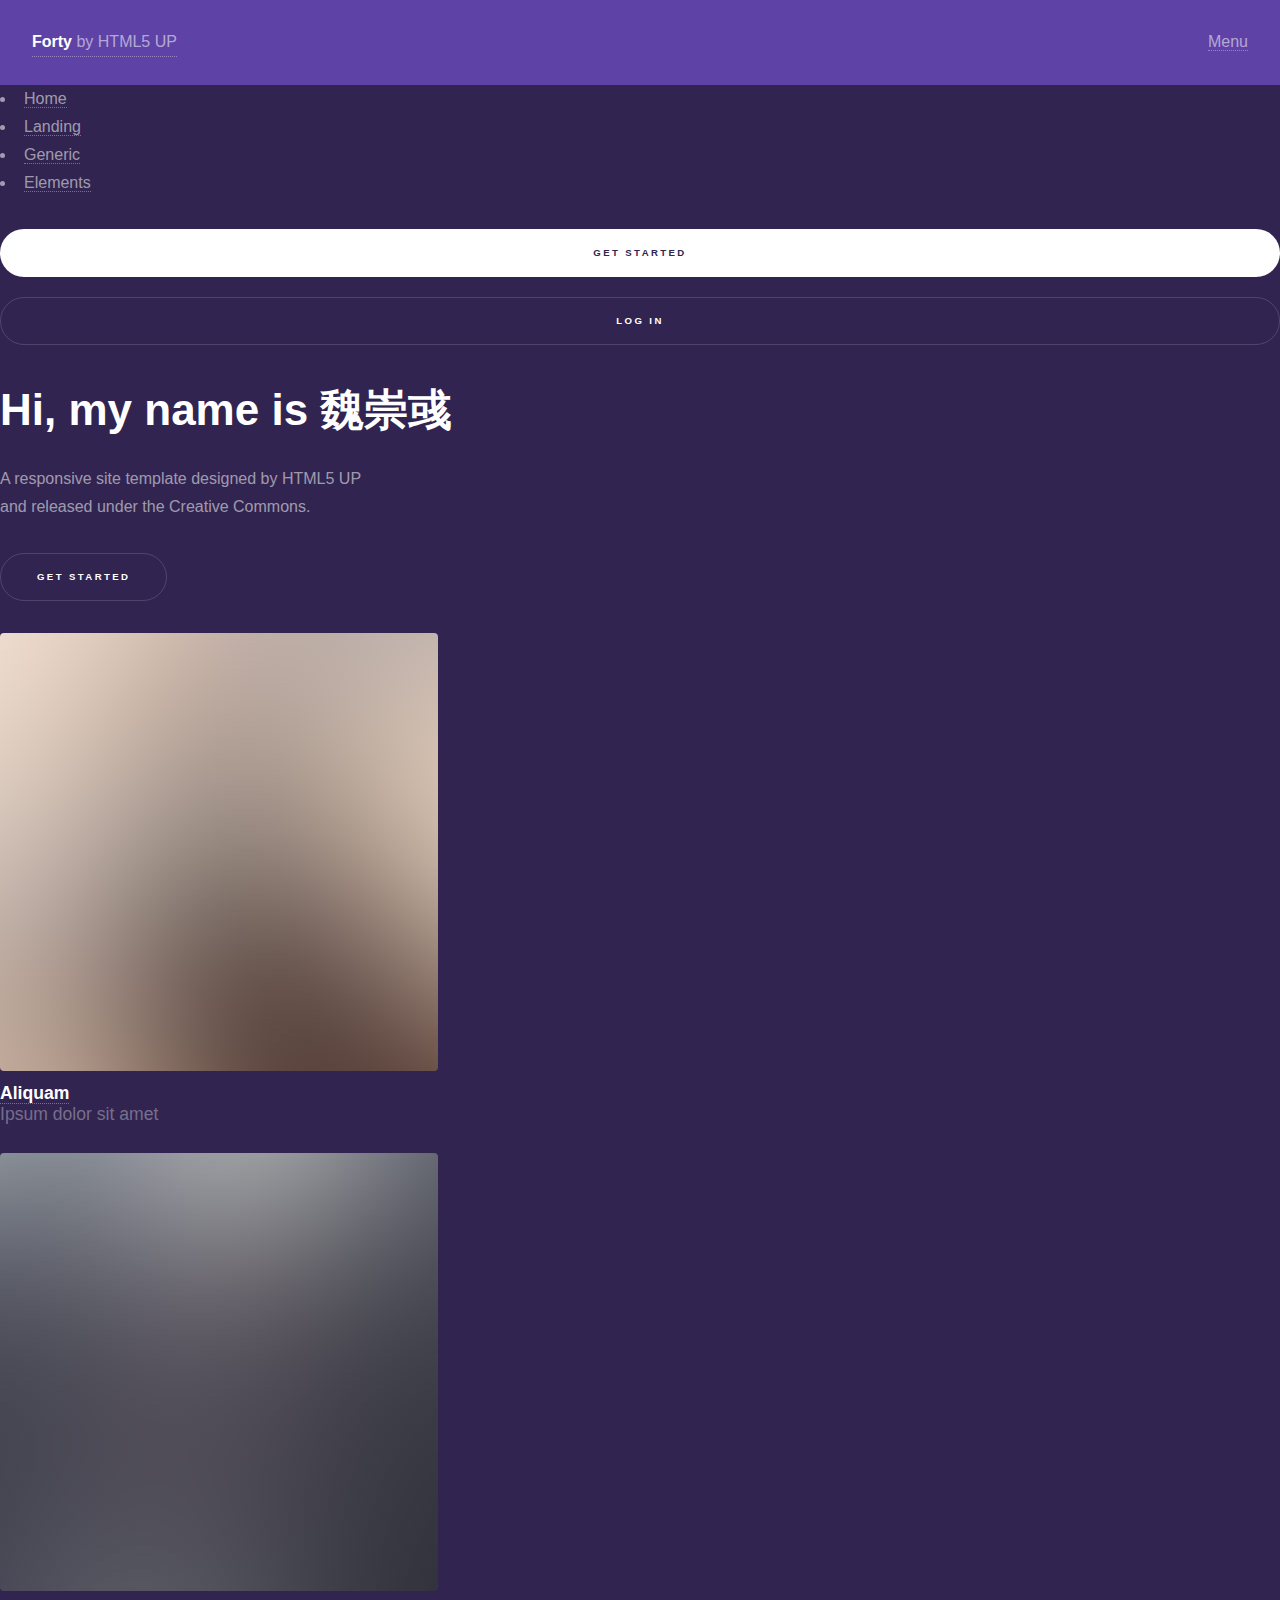
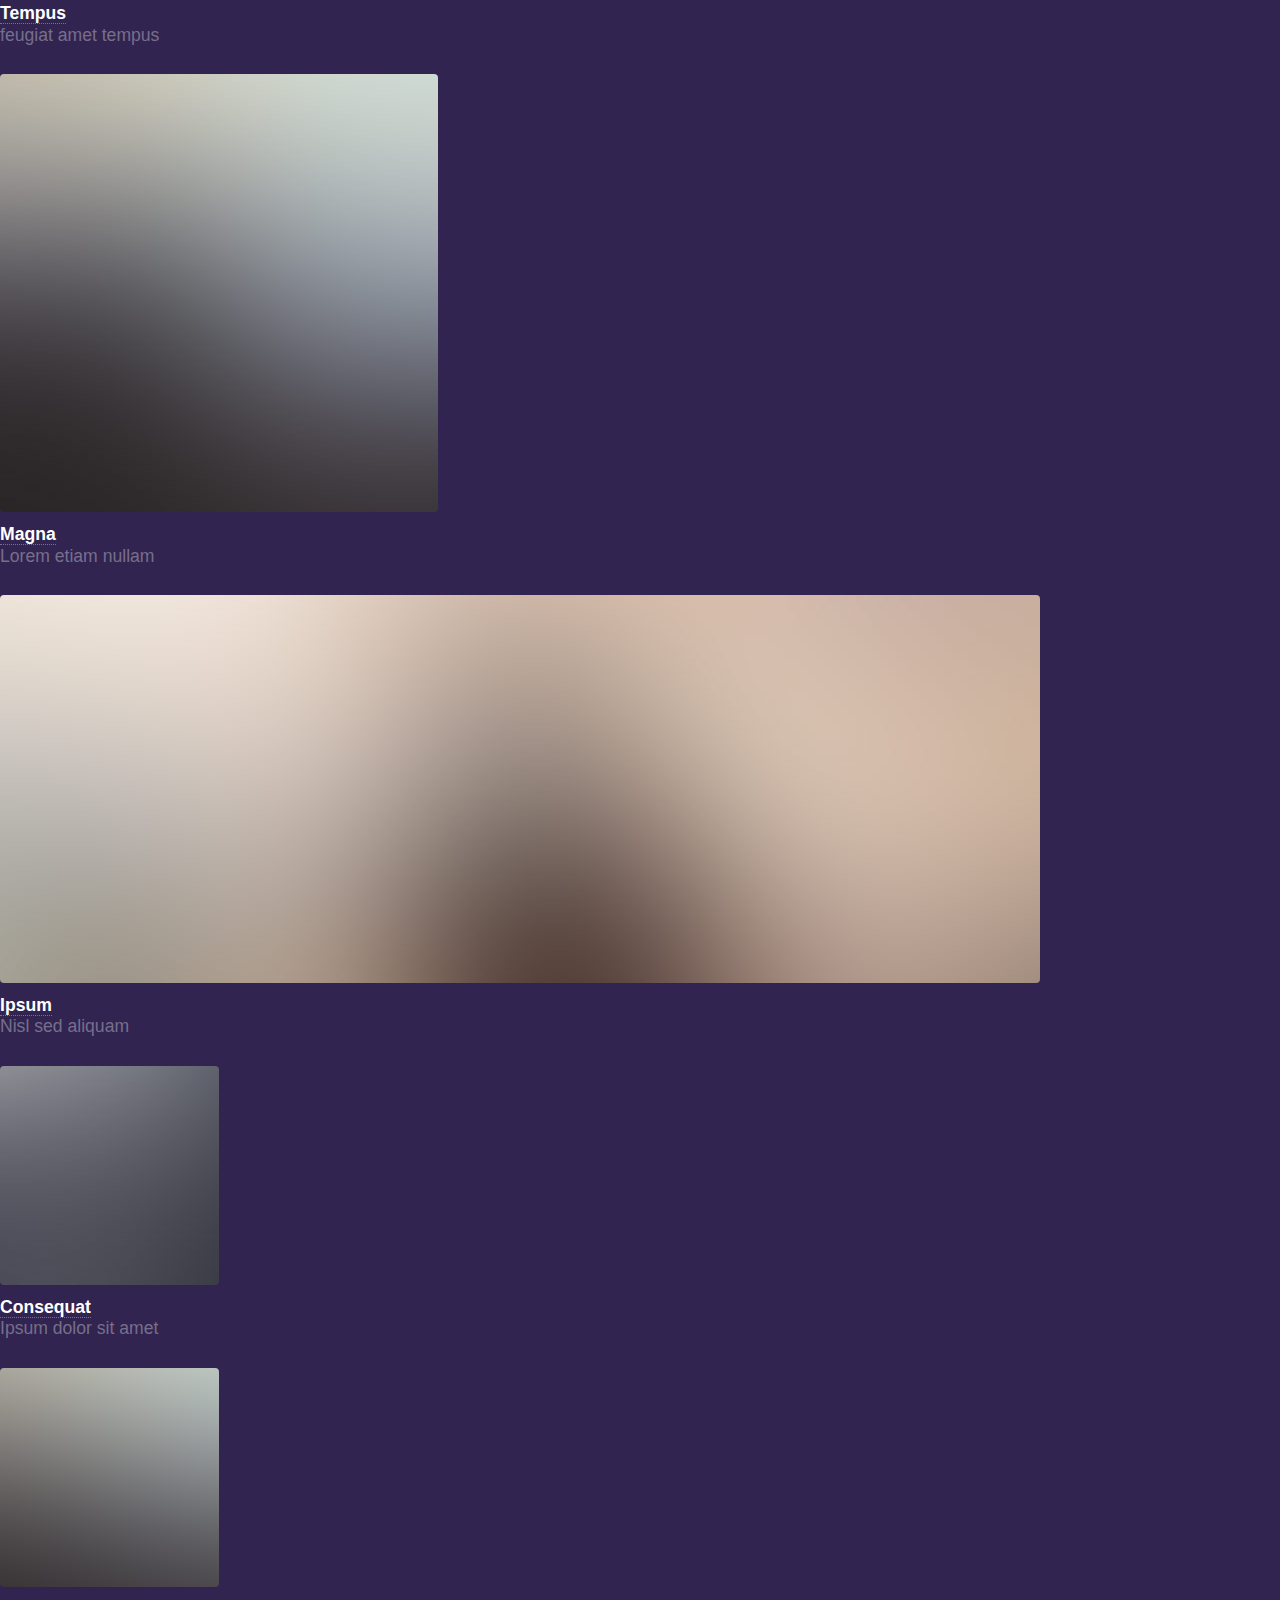
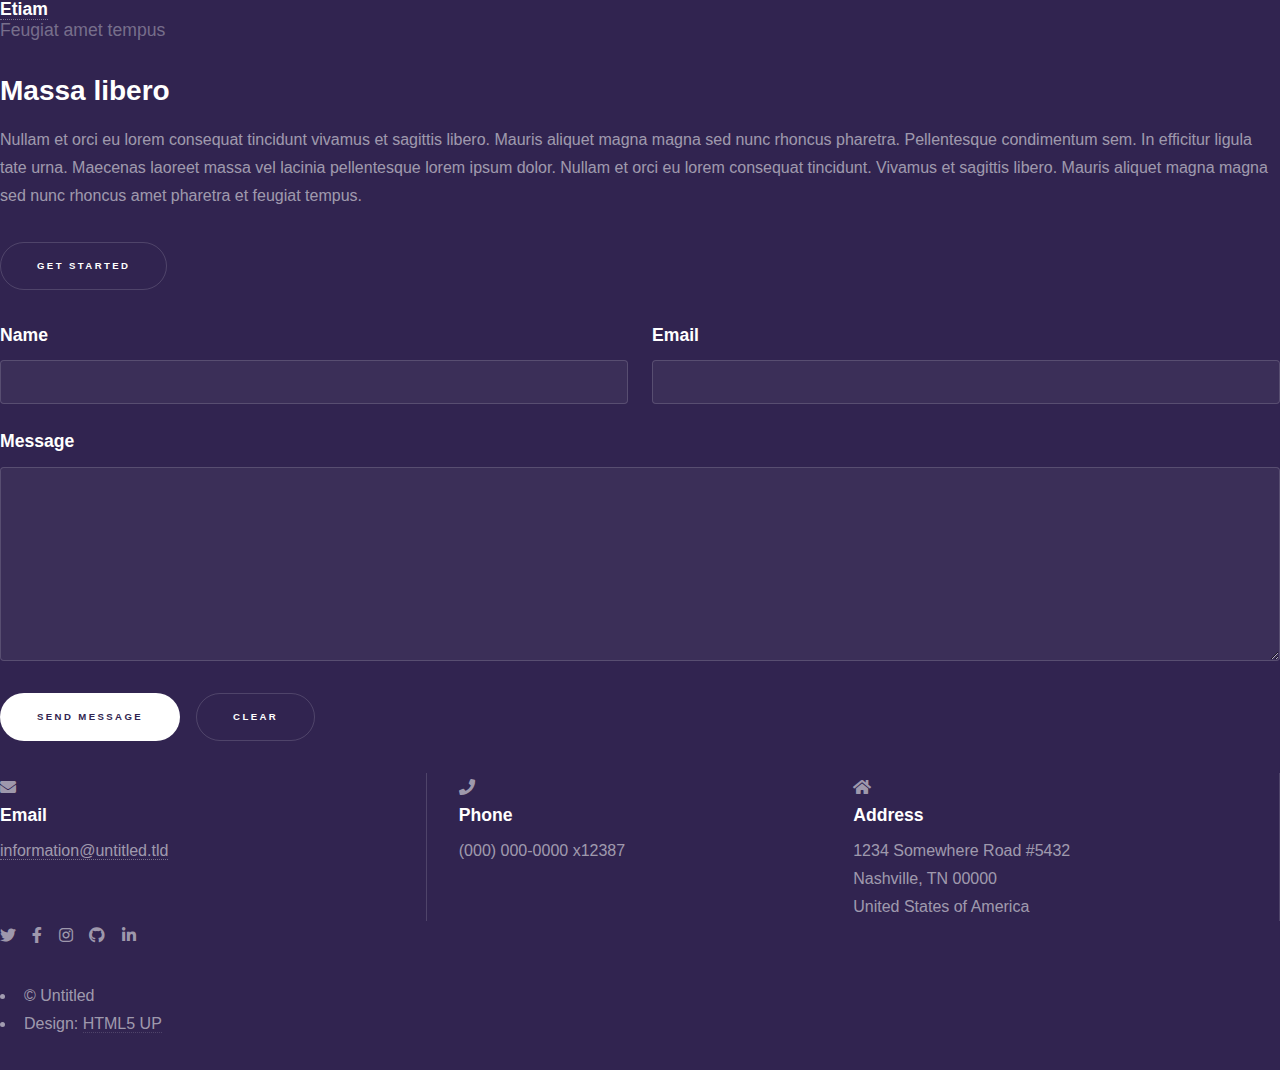
==== commit 5a2c147f: "add html5 up" ====
--- a/index.html
+++ b/index.html
@@ -6,7 +6,7 @@
 -->
 <html>
 	<head>
-		<title>Forty by HTML5 UP</title>
+		<title>魏崇彧的網站</title>
 		<meta charset="utf-8" />
 		<meta name="viewport" content="width=device-width, initial-scale=1, user-scalable=no" />
 		<link rel="stylesheet" href="assets/css/main.css" />
@@ -43,7 +43,7 @@
 					<section id="banner" class="major">
 						<div class="inner">
 							<header class="major">
-								<h1>Hi, my name is Forty</h1>
+								<h1>Hi, my name is 魏崇彧</h1>
 							</header>
 							<div class="content">
 								<p>A responsive site template designed by HTML5 UP<br />
--- a/assets/css/main.css
+++ b/assets/css/main.css
@@ -1,8 +1,7 @@
 @import url(fontawesome-all.min.css);
-@import url("https://fonts.googleapis.com/css?family=Source+Sans+Pro:300,300italic,600,600italic");
 
 /*
-	Forty by HTML5 UP
+	Hyperspace by HTML5 UP
 	html5up.net | @ajlkn
 	Free for personal and commercial use under the CCA 3.0 license (html5up.net/license)
 */
@@ -99,7 +98,7 @@
 	}
 
 	body {
-		background: #242943;
+		background: #312450;
 	}
 
 		body.is-preload *, body.is-preload *:before, body.is-preload *:after {
@@ -116,18 +115,17 @@
 /* Type */
 
 	body, input, select, textarea {
-		color: #ffffff;
-		font-family: "Source Sans Pro", Helvetica, sans-serif;
-		font-size: 17pt;
-		font-weight: 300;
-		letter-spacing: 0.025em;
-		line-height: 1.65;
+		color: rgba(255, 255, 255, 0.55);
+		font-family: Arial, Helvetica, sans-serif;
+		font-size: 16.5pt;
+		font-weight: normal;
+		line-height: 1.75;
 	}
 
 		@media screen and (max-width: 1680px) {
 
 			body, input, select, textarea {
-				font-size: 14pt;
+				font-size: 13pt;
 			}
 
 		}
@@ -149,27 +147,23 @@
 		}
 
 	a {
-		-moz-transition: color 0.2s ease-in-out, border-bottom-color 0.2s ease-in-out;
-		-webkit-transition: color 0.2s ease-in-out, border-bottom-color 0.2s ease-in-out;
-		-ms-transition: color 0.2s ease-in-out, border-bottom-color 0.2s ease-in-out;
-		transition: color 0.2s ease-in-out, border-bottom-color 0.2s ease-in-out;
-		border-bottom: dotted 1px;
+		-moz-transition: color 0.2s ease, border-bottom-color 0.2s ease;
+		-webkit-transition: color 0.2s ease, border-bottom-color 0.2s ease;
+		-ms-transition: color 0.2s ease, border-bottom-color 0.2s ease;
+		transition: color 0.2s ease, border-bottom-color 0.2s ease;
+		border-bottom: dotted 1px rgba(255, 255, 255, 0.35);
 		color: inherit;
 		text-decoration: none;
 	}
 
 		a:hover {
 			border-bottom-color: transparent;
-			color: #9bf1ff !important;
-		}
-
-		a:active {
-			color: #53e3fb !important;
+			color: #ffffff;
 		}
 
 	strong, b {
 		color: #ffffff;
-		font-weight: 600;
+		font-weight: bold;
 	}
 
 	em, i {
@@ -182,38 +176,62 @@
 
 	h1, h2, h3, h4, h5, h6 {
 		color: #ffffff;
-		font-weight: 600;
-		line-height: 1.65;
-		margin: 0 0 1em 0;
+		font-weight: bold;
+		line-height: 1.5;
+		margin: 0 0 0.5em 0;
 	}
 
 		h1 a, h2 a, h3 a, h4 a, h5 a, h6 a {
 			color: inherit;
-			border-bottom: 0;
+			text-decoration: none;
 		}
 
 	h1 {
-		font-size: 2.5em;
-	}
+		font-size: 2.75em;
+	}
+
+		h1.major {
+			margin: 0 0 1.3em 0;
+			position: relative;
+			padding-bottom: 0.35em;
+		}
+
+			h1.major:after {
+				background-image: -moz-linear-gradient(to right, #5e42a6, #b74e91);
+				background-image: -webkit-linear-gradient(to right, #5e42a6, #b74e91);
+				background-image: -ms-linear-gradient(to right, #5e42a6, #b74e91);
+				background-image: linear-gradient(to right, #5e42a6, #b74e91);
+				-moz-transition: max-width 0.2s ease;
+				-webkit-transition: max-width 0.2s ease;
+				-ms-transition: max-width 0.2s ease;
+				transition: max-width 0.2s ease;
+				border-radius: 0.2em;
+				bottom: 0;
+				content: '';
+				height: 0.05em;
+				position: absolute;
+				right: 0;
+				width: 100%;
+			}
 
 	h2 {
 		font-size: 1.75em;
 	}
 
 	h3 {
-		font-size: 1.35em;
+		font-size: 1.1em;
 	}
 
 	h4 {
-		font-size: 1.1em;
+		font-size: 1em;
 	}
 
 	h5 {
-		font-size: 0.9em;
+		font-size: 0.8em;
 	}
 
 	h6 {
-		font-size: 0.7em;
+		font-size: 0.6em;
 	}
 
 	@media screen and (max-width: 736px) {
@@ -223,11 +241,23 @@
 		}
 
 		h2 {
-			font-size: 1.5em;
+			font-size: 1.25em;
 		}
 
 		h3 {
-			font-size: 1.25em;
+			font-size: 1em;
+		}
+
+		h4 {
+			font-size: 0.8em;
+		}
+
+		h5 {
+			font-size: 0.6em;
+		}
+
+		h6 {
+			font-size: 0.6em;
 		}
 
 	}
@@ -245,14 +275,16 @@
 	}
 
 	blockquote {
-		border-left: solid 4px rgba(212, 212, 255, 0.1);
+		border-left: solid 4px rgba(255, 255, 255, 0.15);
 		font-style: italic;
 		margin: 0 0 2em 0;
 		padding: 0.5em 0 0.5em 2em;
 	}
 
 	code {
-		background: rgba(212, 212, 255, 0.035);
+		background: rgba(255, 255, 255, 0.05);
+		border-radius: 0.25em;
+		border: solid 1px rgba(255, 255, 255, 0.15);
 		font-family: "Courier New", monospace;
 		font-size: 0.9em;
 		margin: 0 0.25em;
@@ -268,14 +300,14 @@
 
 		pre code {
 			display: block;
-			line-height: 1.75;
+			line-height: 1.75em;
 			padding: 1em 1.5em;
 			overflow-x: auto;
 		}
 
 	hr {
 		border: 0;
-		border-bottom: solid 1px rgba(212, 212, 255, 0.1);
+		border-bottom: solid 1px rgba(255, 255, 255, 0.15);
 		margin: 2em 0;
 	}
 
@@ -455,87 +487,87 @@
 
 		.row.gtr-25 {
 			margin-top: 0;
-			margin-left: -0.5em;
+			margin-left: -0.375em;
 		}
 
 			.row.gtr-25 > * {
-				padding: 0 0 0 0.5em;
+				padding: 0 0 0 0.375em;
 			}
 
 			.row.gtr-25.gtr-uniform {
-				margin-top: -0.5em;
+				margin-top: -0.375em;
 			}
 
 				.row.gtr-25.gtr-uniform > * {
-					padding-top: 0.5em;
+					padding-top: 0.375em;
 				}
 
 		.row.gtr-50 {
 			margin-top: 0;
-			margin-left: -1em;
+			margin-left: -0.75em;
 		}
 
 			.row.gtr-50 > * {
-				padding: 0 0 0 1em;
+				padding: 0 0 0 0.75em;
 			}
 
 			.row.gtr-50.gtr-uniform {
-				margin-top: -1em;
+				margin-top: -0.75em;
 			}
 
 				.row.gtr-50.gtr-uniform > * {
-					padding-top: 1em;
+					padding-top: 0.75em;
 				}
 
 		.row {
 			margin-top: 0;
-			margin-left: -2em;
+			margin-left: -1.5em;
 		}
 
 			.row > * {
-				padding: 0 0 0 2em;
+				padding: 0 0 0 1.5em;
 			}
 
 			.row.gtr-uniform {
-				margin-top: -2em;
+				margin-top: -1.5em;
 			}
 
 				.row.gtr-uniform > * {
-					padding-top: 2em;
+					padding-top: 1.5em;
 				}
 
 		.row.gtr-150 {
 			margin-top: 0;
-			margin-left: -3em;
+			margin-left: -2.25em;
 		}
 
 			.row.gtr-150 > * {
-				padding: 0 0 0 3em;
+				padding: 0 0 0 2.25em;
 			}
 
 			.row.gtr-150.gtr-uniform {
-				margin-top: -3em;
+				margin-top: -2.25em;
 			}
 
 				.row.gtr-150.gtr-uniform > * {
-					padding-top: 3em;
+					padding-top: 2.25em;
 				}
 
 		.row.gtr-200 {
 			margin-top: 0;
-			margin-left: -4em;
+			margin-left: -3em;
 		}
 
 			.row.gtr-200 > * {
-				padding: 0 0 0 4em;
+				padding: 0 0 0 3em;
 			}
 
 			.row.gtr-200.gtr-uniform {
-				margin-top: -4em;
+				margin-top: -3em;
 			}
 
 				.row.gtr-200.gtr-uniform > * {
-					padding-top: 4em;
+					padding-top: 3em;
 				}
 
 		@media screen and (max-width: 1680px) {
@@ -698,87 +730,87 @@
 
 				.row.gtr-25 {
 					margin-top: 0;
-					margin-left: -0.5em;
+					margin-left: -0.375em;
 				}
 
 					.row.gtr-25 > * {
-						padding: 0 0 0 0.5em;
+						padding: 0 0 0 0.375em;
 					}
 
 					.row.gtr-25.gtr-uniform {
-						margin-top: -0.5em;
+						margin-top: -0.375em;
 					}
 
 						.row.gtr-25.gtr-uniform > * {
-							padding-top: 0.5em;
+							padding-top: 0.375em;
 						}
 
 				.row.gtr-50 {
 					margin-top: 0;
-					margin-left: -1em;
+					margin-left: -0.75em;
 				}
 
 					.row.gtr-50 > * {
-						padding: 0 0 0 1em;
+						padding: 0 0 0 0.75em;
 					}
 
 					.row.gtr-50.gtr-uniform {
-						margin-top: -1em;
+						margin-top: -0.75em;
 					}
 
 						.row.gtr-50.gtr-uniform > * {
-							padding-top: 1em;
+							padding-top: 0.75em;
 						}
 
 				.row {
 					margin-top: 0;
-					margin-left: -2em;
+					margin-left: -1.5em;
 				}
 
 					.row > * {
-						padding: 0 0 0 2em;
+						padding: 0 0 0 1.5em;
 					}
 
 					.row.gtr-uniform {
-						margin-top: -2em;
+						margin-top: -1.5em;
 					}
 
 						.row.gtr-uniform > * {
-							padding-top: 2em;
+							padding-top: 1.5em;
 						}
 
 				.row.gtr-150 {
 					margin-top: 0;
-					margin-left: -3em;
+					margin-left: -2.25em;
 				}
 
 					.row.gtr-150 > * {
-						padding: 0 0 0 3em;
+						padding: 0 0 0 2.25em;
 					}
 
 					.row.gtr-150.gtr-uniform {
-						margin-top: -3em;
+						margin-top: -2.25em;
 					}
 
 						.row.gtr-150.gtr-uniform > * {
-							padding-top: 3em;
+							padding-top: 2.25em;
 						}
 
 				.row.gtr-200 {
 					margin-top: 0;
-					margin-left: -4em;
+					margin-left: -3em;
 				}
 
 					.row.gtr-200 > * {
-						padding: 0 0 0 4em;
+						padding: 0 0 0 3em;
 					}
 
 					.row.gtr-200.gtr-uniform {
-						margin-top: -4em;
+						margin-top: -3em;
 					}
 
 						.row.gtr-200.gtr-uniform > * {
-							padding-top: 4em;
+							padding-top: 3em;
 						}
 
 		}
@@ -1433,87 +1465,87 @@
 
 				.row.gtr-25 {
 					margin-top: 0;
-					margin-left: -0.3125em;
+					margin-left: -0.375em;
 				}
 
 					.row.gtr-25 > * {
-						padding: 0 0 0 0.3125em;
+						padding: 0 0 0 0.375em;
 					}
 
 					.row.gtr-25.gtr-uniform {
-						margin-top: -0.3125em;
+						margin-top: -0.375em;
 					}
 
 						.row.gtr-25.gtr-uniform > * {
-							padding-top: 0.3125em;
+							padding-top: 0.375em;
 						}
 
 				.row.gtr-50 {
 					margin-top: 0;
-					margin-left: -0.625em;
+					margin-left: -0.75em;
 				}
 
 					.row.gtr-50 > * {
-						padding: 0 0 0 0.625em;
+						padding: 0 0 0 0.75em;
 					}
 
 					.row.gtr-50.gtr-uniform {
-						margin-top: -0.625em;
+						margin-top: -0.75em;
 					}
 
 						.row.gtr-50.gtr-uniform > * {
-							padding-top: 0.625em;
+							padding-top: 0.75em;
 						}
 
 				.row {
 					margin-top: 0;
-					margin-left: -1.25em;
+					margin-left: -1.5em;
 				}
 
 					.row > * {
-						padding: 0 0 0 1.25em;
+						padding: 0 0 0 1.5em;
 					}
 
 					.row.gtr-uniform {
-						margin-top: -1.25em;
+						margin-top: -1.5em;
 					}
 
 						.row.gtr-uniform > * {
-							padding-top: 1.25em;
+							padding-top: 1.5em;
 						}
 
 				.row.gtr-150 {
 					margin-top: 0;
-					margin-left: -1.875em;
+					margin-left: -2.25em;
 				}
 
 					.row.gtr-150 > * {
-						padding: 0 0 0 1.875em;
+						padding: 0 0 0 2.25em;
 					}
 
 					.row.gtr-150.gtr-uniform {
-						margin-top: -1.875em;
+						margin-top: -2.25em;
 					}
 
 						.row.gtr-150.gtr-uniform > * {
-							padding-top: 1.875em;
+							padding-top: 2.25em;
 						}
 
 				.row.gtr-200 {
 					margin-top: 0;
-					margin-left: -2.5em;
+					margin-left: -3em;
 				}
 
 					.row.gtr-200 > * {
-						padding: 0 0 0 2.5em;
+						padding: 0 0 0 3em;
 					}
 
 					.row.gtr-200.gtr-uniform {
-						margin-top: -2.5em;
+						margin-top: -3em;
 					}
 
 						.row.gtr-200.gtr-uniform > * {
-							padding-top: 2.5em;
+							padding-top: 3em;
 						}
 
 		}
@@ -1678,142 +1710,515 @@
 
 				.row.gtr-25 {
 					margin-top: 0;
-					margin-left: -0.3125em;
+					margin-left: -0.375em;
 				}
 
 					.row.gtr-25 > * {
-						padding: 0 0 0 0.3125em;
+						padding: 0 0 0 0.375em;
 					}
 
 					.row.gtr-25.gtr-uniform {
-						margin-top: -0.3125em;
+						margin-top: -0.375em;
 					}
 
 						.row.gtr-25.gtr-uniform > * {
-							padding-top: 0.3125em;
+							padding-top: 0.375em;
 						}
 
 				.row.gtr-50 {
 					margin-top: 0;
-					margin-left: -0.625em;
+					margin-left: -0.75em;
 				}
 
 					.row.gtr-50 > * {
-						padding: 0 0 0 0.625em;
+						padding: 0 0 0 0.75em;
 					}
 
 					.row.gtr-50.gtr-uniform {
-						margin-top: -0.625em;
+						margin-top: -0.75em;
 					}
 
 						.row.gtr-50.gtr-uniform > * {
-							padding-top: 0.625em;
+							padding-top: 0.75em;
 						}
 
 				.row {
 					margin-top: 0;
-					margin-left: -1.25em;
+					margin-left: -1.5em;
 				}
 
 					.row > * {
-						padding: 0 0 0 1.25em;
+						padding: 0 0 0 1.5em;
 					}
 
 					.row.gtr-uniform {
-						margin-top: -1.25em;
+						margin-top: -1.5em;
 					}
 
 						.row.gtr-uniform > * {
-							padding-top: 1.25em;
+							padding-top: 1.5em;
 						}
 
 				.row.gtr-150 {
 					margin-top: 0;
-					margin-left: -1.875em;
+					margin-left: -2.25em;
 				}
 
 					.row.gtr-150 > * {
-						padding: 0 0 0 1.875em;
+						padding: 0 0 0 2.25em;
 					}
 
 					.row.gtr-150.gtr-uniform {
-						margin-top: -1.875em;
+						margin-top: -2.25em;
 					}
 
 						.row.gtr-150.gtr-uniform > * {
-							padding-top: 1.875em;
+							padding-top: 2.25em;
 						}
 
 				.row.gtr-200 {
 					margin-top: 0;
-					margin-left: -2.5em;
+					margin-left: -3em;
 				}
 
 					.row.gtr-200 > * {
-						padding: 0 0 0 2.5em;
+						padding: 0 0 0 3em;
 					}
 
 					.row.gtr-200.gtr-uniform {
-						margin-top: -2.5em;
+						margin-top: -3em;
 					}
 
 						.row.gtr-200.gtr-uniform > * {
-							padding-top: 2.5em;
+							padding-top: 3em;
 						}
 
 		}
 
-/* Section/Article */
-
-	section.special, article.special {
+/* Box */
+
+	.box {
+		border-radius: 0.25em;
+		border: solid 1px rgba(255, 255, 255, 0.15);
+		margin-bottom: 2em;
+		padding: 1.5em;
+	}
+
+		.box > :last-child,
+		.box > :last-child > :last-child,
+		.box > :last-child > :last-child > :last-child {
+			margin-bottom: 0;
+		}
+
+		.box.alt {
+			border: 0;
+			border-radius: 0;
+			padding: 0;
+		}
+
+/* Button */
+
+	input[type="submit"],
+	input[type="reset"],
+	input[type="button"],
+	button,
+	.button {
+		-moz-appearance: none;
+		-webkit-appearance: none;
+		-ms-appearance: none;
+		appearance: none;
+		-moz-transition: border-color 0.2s ease;
+		-webkit-transition: border-color 0.2s ease;
+		-ms-transition: border-color 0.2s ease;
+		transition: border-color 0.2s ease;
+		background-color: transparent;
+		border: solid 1px !important;
+		border-color: rgba(255, 255, 255, 0.15) !important;
+		border-radius: 3em;
+		color: #ffffff !important;
+		cursor: pointer;
+		display: inline-block;
+		font-size: 0.6em;
+		font-weight: bold;
+		height: calc(4.75em + 2px);
+		letter-spacing: 0.25em;
+		line-height: 4.75em;
+		outline: 0;
+		padding: 0 3.75em;
+		position: relative;
 		text-align: center;
-	}
-
-	header.major {
-		width: -moz-max-content;
-		width: -webkit-max-content;
-		width: -ms-max-content;
-		width: max-content;
-		margin-bottom: 2em;
-	}
-
-		header.major > :first-child {
-			margin-bottom: 0;
-			width: calc(100% + 0.5em);
-		}
-
-			header.major > :first-child:after {
-				content: '';
-				background-color: #ffffff;
+		text-decoration: none;
+		text-transform: uppercase;
+		white-space: nowrap;
+	}
+
+		input[type="submit"]:after,
+		input[type="reset"]:after,
+		input[type="button"]:after,
+		button:after,
+		.button:after {
+			-moz-transform: scale(0.25);
+			-webkit-transform: scale(0.25);
+			-ms-transform: scale(0.25);
+			transform: scale(0.25);
+			pointer-events: none;
+			-moz-transition: opacity 0.2s ease, -moz-transform 0.2s ease;
+			-webkit-transition: opacity 0.2s ease, -webkit-transform 0.2s ease;
+			-ms-transition: opacity 0.2s ease, -ms-transform 0.2s ease;
+			transition: opacity 0.2s ease, transform 0.2s ease;
+			background: #ffffff;
+			border-radius: 3em;
+			content: '';
+			height: 100%;
+			left: 0;
+			opacity: 0;
+			position: absolute;
+			top: 0;
+			width: 100%;
+		}
+
+		input[type="submit"].icon:before,
+		input[type="reset"].icon:before,
+		input[type="button"].icon:before,
+		button.icon:before,
+		.button.icon:before {
+			margin-right: 0.75em;
+		}
+
+		input[type="submit"].fit,
+		input[type="reset"].fit,
+		input[type="button"].fit,
+		button.fit,
+		.button.fit {
+			width: 100%;
+		}
+
+		input[type="submit"].small,
+		input[type="reset"].small,
+		input[type="button"].small,
+		button.small,
+		.button.small {
+			font-size: 0.4em;
+		}
+
+		input[type="submit"].large,
+		input[type="reset"].large,
+		input[type="button"].large,
+		button.large,
+		.button.large {
+			font-size: 0.8em;
+		}
+
+		input[type="submit"].primary,
+		input[type="reset"].primary,
+		input[type="button"].primary,
+		button.primary,
+		.button.primary {
+			background-color: #ffffff;
+			color: #312450 !important;
+		}
+
+			input[type="submit"].primary:after,
+			input[type="reset"].primary:after,
+			input[type="button"].primary:after,
+			button.primary:after,
+			.button.primary:after {
+				display: none;
+			}
+
+		input[type="submit"].disabled, input[type="submit"]:disabled,
+		input[type="reset"].disabled,
+		input[type="reset"]:disabled,
+		input[type="button"].disabled,
+		input[type="button"]:disabled,
+		button.disabled,
+		button:disabled,
+		.button.disabled,
+		.button:disabled {
+			cursor: default;
+			opacity: 0.5;
+			pointer-events: none;
+		}
+
+		input[type="submit"]:hover,
+		input[type="reset"]:hover,
+		input[type="button"]:hover,
+		button:hover,
+		.button:hover {
+			border-color: rgba(255, 255, 255, 0.55) !important;
+		}
+
+			input[type="submit"]:hover:after,
+			input[type="reset"]:hover:after,
+			input[type="button"]:hover:after,
+			button:hover:after,
+			.button:hover:after {
+				opacity: 0.05;
+				-moz-transform: scale(1);
+				-webkit-transform: scale(1);
+				-ms-transform: scale(1);
+				transform: scale(1);
+			}
+
+			input[type="submit"]:hover:active,
+			input[type="reset"]:hover:active,
+			input[type="button"]:hover:active,
+			button:hover:active,
+			.button:hover:active {
+				border-color: #ffffff !important;
+			}
+
+				input[type="submit"]:hover:active:after,
+				input[type="reset"]:hover:active:after,
+				input[type="button"]:hover:active:after,
+				button:hover:active:after,
+				.button:hover:active:after {
+					opacity: 0.1;
+				}
+
+/* Features */
+
+	.features {
+		display: -moz-flex;
+		display: -webkit-flex;
+		display: -ms-flex;
+		display: flex;
+		-moz-flex-wrap: wrap;
+		-webkit-flex-wrap: wrap;
+		-ms-flex-wrap: wrap;
+		flex-wrap: wrap;
+		border-radius: 0.25em;
+		border: solid 1px rgba(255, 255, 255, 0.15);
+		background: rgba(255, 255, 255, 0.05);
+		margin: 0 0 2em 0;
+	}
+
+		.features section {
+			padding: 3.5em 3em 1em 7em ;
+			width: 50%;
+			border-top: solid 1px rgba(255, 255, 255, 0.15);
+			position: relative;
+		}
+
+			.features section:nth-child(-n + 2) {
+				border-top-width: 0;
+			}
+
+			.features section:nth-child(2n) {
+				border-left: solid 1px rgba(255, 255, 255, 0.15);
+			}
+
+			.features section .icon {
+				-moz-transition: opacity 0.5s ease, -moz-transform 0.5s ease;
+				-webkit-transition: opacity 0.5s ease, -webkit-transform 0.5s ease;
+				-ms-transition: opacity 0.5s ease, -ms-transform 0.5s ease;
+				transition: opacity 0.5s ease, transform 0.5s ease;
+				-moz-transition-delay: 1s;
+				-webkit-transition-delay: 1s;
+				-ms-transition-delay: 1s;
+				transition-delay: 1s;
+				-moz-transform: scale(1);
+				-webkit-transform: scale(1);
+				-ms-transform: scale(1);
+				transform: scale(1);
+				position: absolute;
+				left: 3em;
+				top: 3em;
+				opacity: 1;
+			}
+
+			.features section:nth-child(1) .icon {
+				-moz-transition-delay: 0.15s;
+				-webkit-transition-delay: 0.15s;
+				-ms-transition-delay: 0.15s;
+				transition-delay: 0.15s;
+			}
+
+			.features section:nth-child(2) .icon {
+				-moz-transition-delay: 0.3s;
+				-webkit-transition-delay: 0.3s;
+				-ms-transition-delay: 0.3s;
+				transition-delay: 0.3s;
+			}
+
+			.features section:nth-child(3) .icon {
+				-moz-transition-delay: 0.45s;
+				-webkit-transition-delay: 0.45s;
+				-ms-transition-delay: 0.45s;
+				transition-delay: 0.45s;
+			}
+
+			.features section:nth-child(4) .icon {
+				-moz-transition-delay: 0.6s;
+				-webkit-transition-delay: 0.6s;
+				-ms-transition-delay: 0.6s;
+				transition-delay: 0.6s;
+			}
+
+			.features section:nth-child(5) .icon {
+				-moz-transition-delay: 0.75s;
+				-webkit-transition-delay: 0.75s;
+				-ms-transition-delay: 0.75s;
+				transition-delay: 0.75s;
+			}
+
+			.features section:nth-child(6) .icon {
+				-moz-transition-delay: 0.9s;
+				-webkit-transition-delay: 0.9s;
+				-ms-transition-delay: 0.9s;
+				transition-delay: 0.9s;
+			}
+
+			.features section:nth-child(7) .icon {
+				-moz-transition-delay: 1.05s;
+				-webkit-transition-delay: 1.05s;
+				-ms-transition-delay: 1.05s;
+				transition-delay: 1.05s;
+			}
+
+			.features section:nth-child(8) .icon {
+				-moz-transition-delay: 1.2s;
+				-webkit-transition-delay: 1.2s;
+				-ms-transition-delay: 1.2s;
+				transition-delay: 1.2s;
+			}
+
+			.features section:nth-child(9) .icon {
+				-moz-transition-delay: 1.35s;
+				-webkit-transition-delay: 1.35s;
+				-ms-transition-delay: 1.35s;
+				transition-delay: 1.35s;
+			}
+
+			.features section:nth-child(10) .icon {
+				-moz-transition-delay: 1.5s;
+				-webkit-transition-delay: 1.5s;
+				-ms-transition-delay: 1.5s;
+				transition-delay: 1.5s;
+			}
+
+			.features section:nth-child(11) .icon {
+				-moz-transition-delay: 1.65s;
+				-webkit-transition-delay: 1.65s;
+				-ms-transition-delay: 1.65s;
+				transition-delay: 1.65s;
+			}
+
+			.features section:nth-child(12) .icon {
+				-moz-transition-delay: 1.8s;
+				-webkit-transition-delay: 1.8s;
+				-ms-transition-delay: 1.8s;
+				transition-delay: 1.8s;
+			}
+
+			.features section:nth-child(13) .icon {
+				-moz-transition-delay: 1.95s;
+				-webkit-transition-delay: 1.95s;
+				-ms-transition-delay: 1.95s;
+				transition-delay: 1.95s;
+			}
+
+			.features section:nth-child(14) .icon {
+				-moz-transition-delay: 2.1s;
+				-webkit-transition-delay: 2.1s;
+				-ms-transition-delay: 2.1s;
+				transition-delay: 2.1s;
+			}
+
+			.features section:nth-child(15) .icon {
+				-moz-transition-delay: 2.25s;
+				-webkit-transition-delay: 2.25s;
+				-ms-transition-delay: 2.25s;
+				transition-delay: 2.25s;
+			}
+
+			.features section:nth-child(16) .icon {
+				-moz-transition-delay: 2.4s;
+				-webkit-transition-delay: 2.4s;
+				-ms-transition-delay: 2.4s;
+				transition-delay: 2.4s;
+			}
+
+			.features section:nth-child(17) .icon {
+				-moz-transition-delay: 2.55s;
+				-webkit-transition-delay: 2.55s;
+				-ms-transition-delay: 2.55s;
+				transition-delay: 2.55s;
+			}
+
+			.features section:nth-child(18) .icon {
+				-moz-transition-delay: 2.7s;
+				-webkit-transition-delay: 2.7s;
+				-ms-transition-delay: 2.7s;
+				transition-delay: 2.7s;
+			}
+
+			.features section:nth-child(19) .icon {
+				-moz-transition-delay: 2.85s;
+				-webkit-transition-delay: 2.85s;
+				-ms-transition-delay: 2.85s;
+				transition-delay: 2.85s;
+			}
+
+			.features section:nth-child(20) .icon {
+				-moz-transition-delay: 3s;
+				-webkit-transition-delay: 3s;
+				-ms-transition-delay: 3s;
+				transition-delay: 3s;
+			}
+
+		.features.inactive section .icon {
+			-moz-transform: scale(0.5);
+			-webkit-transform: scale(0.5);
+			-ms-transform: scale(0.5);
+			transform: scale(0.5);
+			opacity: 0;
+		}
+
+		@media screen and (max-width: 980px) {
+
+			.features {
 				display: block;
-				height: 2px;
-				margin: 0.325em 0 0.5em 0;
-				width: 100%;
-			}
-
-		header.major > p {
-			font-size: 0.7em;
-			font-weight: 600;
-			letter-spacing: 0.25em;
-			margin-bottom: 0;
-			text-transform: uppercase;
-		}
-
-		body.is-ie header.major > :first-child:after {
-			max-width: 9em;
-		}
-
-		body.is-ie header.major > h1:after {
-			max-width: 100% !important;
-		}
-
-	@media screen and (max-width: 736px) {
-
-		header.major > p br {
-			display: none;
-		}
-
-	}
+			}
+
+				.features section {
+					border-top-width: 1px !important;
+					border-left-width: 0 !important;
+					width: 100%;
+				}
+
+					.features section:first-child {
+						border-top-width: 0 !important;
+					}
+
+		}
+
+		@media screen and (max-width: 736px) {
+
+			.features section {
+				padding: 2.5em 1.5em 0.1em 5.5em ;
+			}
+
+				.features section .icon {
+					left: 1.5em;
+					top: 2em;
+				}
+
+		}
+
+		@media screen and (max-width: 480px) {
+
+			.features section {
+				padding: 2em 1.5em 0.1em 1.5em ;
+			}
+
+				.features section .icon {
+					left: 0;
+					position: relative;
+					top: 0;
+				}
+
+		}
 
 /* Form */
 
@@ -1891,29 +2296,27 @@
 
 	label {
 		color: #ffffff;
+		font-weight: bold;
+		line-height: 1.5;
+		margin: 0 0 0.7em 0;
 		display: block;
-		font-size: 0.8em;
-		font-weight: 600;
-		letter-spacing: 0.25em;
-		margin: 0 0 1em 0;
-		text-transform: uppercase;
+		font-size: 1.1em;
 	}
 
 	input[type="text"],
 	input[type="password"],
 	input[type="email"],
 	input[type="tel"],
-	input[type="search"],
-	input[type="url"],
 	select,
 	textarea {
 		-moz-appearance: none;
 		-webkit-appearance: none;
 		-ms-appearance: none;
 		appearance: none;
-		background: rgba(212, 212, 255, 0.035);
+		background: rgba(255, 255, 255, 0.05);
+		border-radius: 0.25em;
 		border: none;
-		border-radius: 0;
+		border: solid 1px rgba(255, 255, 255, 0.15);
 		color: inherit;
 		display: block;
 		outline: 0;
@@ -1926,8 +2329,6 @@
 		input[type="password"]:invalid,
 		input[type="email"]:invalid,
 		input[type="tel"]:invalid,
-		input[type="search"]:invalid,
-		input[type="url"]:invalid,
 		select:invalid,
 		textarea:invalid {
 			box-shadow: none;
@@ -1937,16 +2338,14 @@
 		input[type="password"]:focus,
 		input[type="email"]:focus,
 		input[type="tel"]:focus,
-		input[type="search"]:focus,
-		input[type="url"]:focus,
 		select:focus,
 		textarea:focus {
-			border-color: #9bf1ff;
-			box-shadow: 0 0 0 2px #9bf1ff;
+			border-color: #ffffff;
+			box-shadow: 0 0 0 1px #ffffff;
 		}
 
 	select {
-		background-image: url("data:image/svg+xml;charset=utf8,%3Csvg xmlns='http://www.w3.org/2000/svg' width='40' height='40' preserveAspectRatio='none' viewBox='0 0 40 40'%3E%3Cpath d='M9.4,12.3l10.4,10.4l10.4-10.4c0.2-0.2,0.5-0.4,0.9-0.4c0.3,0,0.6,0.1,0.9,0.4l3.3,3.3c0.2,0.2,0.4,0.5,0.4,0.9 c0,0.4-0.1,0.6-0.4,0.9L20.7,31.9c-0.2,0.2-0.5,0.4-0.9,0.4c-0.3,0-0.6-0.1-0.9-0.4L4.3,17.3c-0.2-0.2-0.4-0.5-0.4-0.9 c0-0.4,0.1-0.6,0.4-0.9l3.3-3.3c0.2-0.2,0.5-0.4,0.9-0.4S9.1,12.1,9.4,12.3z' fill='rgba(212, 212, 255, 0.1)' /%3E%3C/svg%3E");
+		background-image: url("data:image/svg+xml;charset=utf8,%3Csvg xmlns='http://www.w3.org/2000/svg' width='40' height='40' preserveAspectRatio='none' viewBox='0 0 40 40'%3E%3Cpath d='M9.4,12.3l10.4,10.4l10.4-10.4c0.2-0.2,0.5-0.4,0.9-0.4c0.3,0,0.6,0.1,0.9,0.4l3.3,3.3c0.2,0.2,0.4,0.5,0.4,0.9 c0,0.4-0.1,0.6-0.4,0.9L20.7,31.9c-0.2,0.2-0.5,0.4-0.9,0.4c-0.3,0-0.6-0.1-0.9-0.4L4.3,17.3c-0.2-0.2-0.4-0.5-0.4-0.9 c0-0.4,0.1-0.6,0.4-0.9l3.3-3.3c0.2-0.2,0.5-0.4,0.9-0.4S9.1,12.1,9.4,12.3z' fill='rgba(255, 255, 255, 0.15)' /%3E%3C/svg%3E");
 		background-size: 1.25rem;
 		background-repeat: no-repeat;
 		background-position: calc(100% - 1rem) center;
@@ -1957,7 +2356,7 @@
 
 		select option {
 			color: #ffffff;
-			background: #242943;
+			background: #312450;
 		}
 
 		select:focus::-ms-value {
@@ -1971,9 +2370,6 @@
 	input[type="text"],
 	input[type="password"],
 	input[type="email"],
-	input[type="tel"],
-	input[type="search"],
-	input[type="url"],
 	select {
 		height: 2.75em;
 	}
@@ -1981,6 +2377,10 @@
 	textarea {
 		padding: 0.75em 1em;
 	}
+
+		body.is-ie textarea {
+			min-height: 10em;
+		}
 
 	input[type="checkbox"],
 	input[type="radio"] {
@@ -1999,11 +2399,12 @@
 		input[type="checkbox"] + label,
 		input[type="radio"] + label {
 			text-decoration: none;
-			color: #ffffff;
+			color: rgba(255, 255, 255, 0.55);
 			cursor: pointer;
 			display: inline-block;
-			font-weight: 300;
-			padding-left: 2.65em;
+			font-size: 1em;
+			font-weight: normal;
+			padding-left: 2.4em;
 			padding-right: 0.75em;
 			position: relative;
 		}
@@ -2024,13 +2425,14 @@
 
 			input[type="checkbox"] + label:before,
 			input[type="radio"] + label:before {
-				background: rgba(212, 212, 255, 0.035);
+				background: rgba(255, 255, 255, 0.05);
+				border-radius: 0.25em;
+				border: solid 1px rgba(255, 255, 255, 0.15);
 				content: '';
 				display: inline-block;
 				font-size: 0.8em;
 				height: 2.0625em;
 				left: 0;
-				letter-spacing: 0;
 				line-height: 2.0625em;
 				position: absolute;
 				text-align: center;
@@ -2041,59 +2443,44 @@
 		input[type="checkbox"]:checked + label:before,
 		input[type="radio"]:checked + label:before {
 			background: #ffffff;
-			border-color: #9bf1ff;
+			border-color: #ffffff;
+			color: #b74e91;
 			content: '\f00c';
-			color: #242943;
 		}
 
 		input[type="checkbox"]:focus + label:before,
 		input[type="radio"]:focus + label:before {
-			box-shadow: 0 0 0 2px #9bf1ff;
-		}
+			border-color: #ffffff;
+			box-shadow: 0 0 0 1px #ffffff;
+		}
+
+	input[type="checkbox"] + label:before {
+		border-radius: 0.25em;
+	}
 
 	input[type="radio"] + label:before {
 		border-radius: 100%;
 	}
 
 	::-webkit-input-placeholder {
-		color: rgba(244, 244, 255, 0.2) !important;
+		color: rgba(255, 255, 255, 0.35) !important;
 		opacity: 1.0;
 	}
 
 	:-moz-placeholder {
-		color: rgba(244, 244, 255, 0.2) !important;
+		color: rgba(255, 255, 255, 0.35) !important;
 		opacity: 1.0;
 	}
 
 	::-moz-placeholder {
-		color: rgba(244, 244, 255, 0.2) !important;
+		color: rgba(255, 255, 255, 0.35) !important;
 		opacity: 1.0;
 	}
 
 	:-ms-input-placeholder {
-		color: rgba(244, 244, 255, 0.2) !important;
+		color: rgba(255, 255, 255, 0.35) !important;
 		opacity: 1.0;
 	}
-
-/* Box */
-
-	.box {
-		border: solid 1px rgba(212, 212, 255, 0.1);
-		margin-bottom: 2em;
-		padding: 1.5em;
-	}
-
-		.box > :last-child,
-		.box > :last-child > :last-child,
-		.box > :last-child > :last-child > :last-child {
-			margin-bottom: 0;
-		}
-
-		.box.alt {
-			border: 0;
-			border-radius: 0;
-			padding: 0;
-		}
 
 /* Icon */
 
@@ -2132,46 +2519,62 @@
 			font-family: 'Font Awesome 5 Brands';
 		}
 
-		.icon.alt:before {
-			background-color: #ffffff;
+		.icon.major {
+			width: 2.5em;
+			height: 2.5em;
+			display: block;
+			background: #ffffff;
 			border-radius: 100%;
-			color: #242943;
-			display: inline-block;
-			height: 2em;
-			line-height: 2em;
+			color: #312450;
 			text-align: center;
-			width: 2em;
-		}
-
-	a.icon.alt:before {
-		-moz-transition: background-color 0.2s ease-in-out;
-		-webkit-transition: background-color 0.2s ease-in-out;
-		-ms-transition: background-color 0.2s ease-in-out;
-		transition: background-color 0.2s ease-in-out;
-	}
-
-	a.icon.alt:hover:before {
-		background-color: #6fc3df;
-	}
-
-	a.icon.alt:active:before {
-		background-color: #37a6cb;
-	}
+			line-height: 2.5em;
+			margin: 0 0 1.3em 0;
+		}
+
+			.icon.major:before {
+				font-size: 1.25em;
+			}
+
+				.wrapper.style1 .icon.major:before {
+					color: #5e42a6;
+				}
+
+				.wrapper.style1-alt .icon.major:before {
+					color: #493382;
+				}
+
+				.wrapper.style2 .icon.major:before {
+					color: #5052b5;
+				}
+
+				.wrapper.style2-alt .icon.major:before {
+					color: #3e4094;
+				}
+
+				.wrapper.style3 .icon.major:before {
+					color: #b74e91;
+				}
+
+				.wrapper.style3-alt .icon.major:before {
+					color: #953d75;
+				}
 
 /* Image */
 
 	.image {
+		border-radius: 0.25em;
 		border: 0;
 		display: inline-block;
 		position: relative;
 	}
 
 		.image img {
+			border-radius: 0.25em;
 			display: block;
 		}
 
 		.image.left, .image.right {
-			max-width: 30%;
+			max-width: 40%;
 		}
 
 			.image.left img, .image.right img {
@@ -2180,13 +2583,13 @@
 
 		.image.left {
 			float: left;
-			margin: 0 1.5em 1.25em 0;
+			margin: 0 1.5em 1em 0;
 			top: 0.25em;
 		}
 
 		.image.right {
 			float: right;
-			margin: 0 0 1.25em 1.5em;
+			margin: 0 0 1em 1.5em;
 			top: 0.25em;
 		}
 
@@ -2202,20 +2605,12 @@
 
 		.image.main {
 			display: block;
-			margin: 2.5em 0;
+			margin: 0 0 3em 0;
 			width: 100%;
 		}
 
 			.image.main img {
 				width: 100%;
-			}
-
-			@media screen and (max-width: 736px) {
-
-				.image.main {
-					margin: 1.5em 0;
-				}
-
 			}
 
 /* List */
@@ -2246,7 +2641,7 @@
 		}
 
 			ul.alt li {
-				border-top: solid 1px rgba(212, 212, 255, 0.1);
+				border-top: solid 1px rgba(255, 255, 255, 0.15);
 				padding: 0.5em 0;
 			}
 
@@ -2261,7 +2656,7 @@
 
 		dl dt {
 			display: block;
-			font-weight: 600;
+			font-weight: bold;
 			margin: 0 0 1em 0;
 		}
 
@@ -2340,6 +2735,73 @@
 				width: 100%;
 			}
 
+		@media screen and (max-width: 480px) {
+
+			ul.actions:not(.fixed) {
+				-moz-flex-direction: column;
+				-webkit-flex-direction: column;
+				-ms-flex-direction: column;
+				flex-direction: column;
+				margin-left: 0;
+				width: 100% !important;
+			}
+
+				ul.actions:not(.fixed) li {
+					-moz-flex-grow: 1;
+					-webkit-flex-grow: 1;
+					-ms-flex-grow: 1;
+					flex-grow: 1;
+					-moz-flex-shrink: 1;
+					-webkit-flex-shrink: 1;
+					-ms-flex-shrink: 1;
+					flex-shrink: 1;
+					padding: 1em 0 0 0;
+					text-align: center;
+					width: 100%;
+				}
+
+					ul.actions:not(.fixed) li > * {
+						width: 100%;
+					}
+
+					ul.actions:not(.fixed) li:first-child {
+						padding-top: 0;
+					}
+
+					ul.actions:not(.fixed) li input[type="submit"],
+					ul.actions:not(.fixed) li input[type="reset"],
+					ul.actions:not(.fixed) li input[type="button"],
+					ul.actions:not(.fixed) li button,
+					ul.actions:not(.fixed) li .button {
+						width: 100%;
+					}
+
+						ul.actions:not(.fixed) li input[type="submit"].icon:before,
+						ul.actions:not(.fixed) li input[type="reset"].icon:before,
+						ul.actions:not(.fixed) li input[type="button"].icon:before,
+						ul.actions:not(.fixed) li button.icon:before,
+						ul.actions:not(.fixed) li .button.icon:before {
+							margin-left: -0.5rem;
+						}
+
+		}
+
+/* Contact */
+
+	ul.contact {
+		list-style: none;
+		padding: 0;
+	}
+
+		ul.contact > li {
+			padding: 0;
+			margin: 1.5em 0 0 0;
+		}
+
+			ul.contact > li:first-child {
+				margin-top: 0;
+			}
+
 /* Icons */
 
 	ul.icons {
@@ -2350,1603 +2812,1098 @@
 
 		ul.icons li {
 			display: inline-block;
-			padding: 0 1em 0 0;
+			padding: 0 0.75em 0 0;
 		}
 
 			ul.icons li:last-child {
 				padding-right: 0;
 			}
 
-		@media screen and (max-width: 736px) {
-
-			ul.icons li {
-				padding: 0 0.75em 0 0;
-			}
-
-		}
-
-/* Pagination */
-
-	ul.pagination {
-		cursor: default;
+			ul.icons li > a, ul.icons li > span {
+				border: 0;
+			}
+
+				ul.icons li > a .label, ul.icons li > span .label {
+					display: none;
+				}
+
+/* Menu */
+
+	ul.menu {
 		list-style: none;
-		padding-left: 0;
-	}
-
-		ul.pagination li {
+		padding: 0;
+	}
+
+		ul.menu > li {
+			border-left: solid 1px rgba(255, 255, 255, 0.15);
 			display: inline-block;
-			padding-left: 0;
-			vertical-align: middle;
-		}
-
-			ul.pagination li > .page {
-				-moz-transition: background-color 0.2s ease-in-out, color 0.2s ease-in-out;
-				-webkit-transition: background-color 0.2s ease-in-out, color 0.2s ease-in-out;
-				-ms-transition: background-color 0.2s ease-in-out, color 0.2s ease-in-out;
-				transition: background-color 0.2s ease-in-out, color 0.2s ease-in-out;
-				border-bottom: 0;
-				display: inline-block;
-				font-size: 0.8em;
-				font-weight: 600;
-				height: 1.5em;
-				line-height: 1.5em;
-				margin: 0 0.125em;
-				min-width: 1.5em;
-				padding: 0 0.5em;
-				text-align: center;
-			}
-
-				ul.pagination li > .page.active {
-					background-color: #ffffff;
-					color: #242943;
-				}
-
-					ul.pagination li > .page.active:hover {
-						background-color: #9bf1ff;
-						color: #242943 !important;
-					}
-
-					ul.pagination li > .page.active:active {
-						background-color: #53e3fb;
-					}
-
-			ul.pagination li:first-child {
-				padding-right: 0.75em;
-			}
-
-			ul.pagination li:last-child {
-				padding-left: 0.75em;
+			line-height: 1;
+			margin-left: 1.5em;
+			padding: 0 0 0 1.5em;
+		}
+
+			ul.menu > li:first-child {
+				border-left: 0;
+				margin: 0;
+				padding-left: 0;
 			}
 
 		@media screen and (max-width: 480px) {
 
-			ul.pagination li:nth-child(n+2):nth-last-child(n+2) {
-				display: none;
-			}
-
-			ul.pagination li:first-child {
-				padding-right: 0;
-			}
-
-		}
-
-/* Table */
-
-	.table-wrapper {
-		-webkit-overflow-scrolling: touch;
-		overflow-x: auto;
-	}
-
-	table {
-		margin: 0 0 2em 0;
-		width: 100%;
-	}
-
-		table tbody tr {
-			border: solid 1px rgba(212, 212, 255, 0.1);
-			border-left: 0;
-			border-right: 0;
-		}
-
-			table tbody tr:nth-child(2n + 1) {
-				background-color: rgba(212, 212, 255, 0.035);
-			}
-
-		table td {
-			padding: 0.75em 0.75em;
-		}
-
-		table th {
-			color: #ffffff;
-			font-size: 0.9em;
-			font-weight: 600;
-			padding: 0 0.75em 0.75em 0.75em;
-			text-align: left;
-		}
-
-		table thead {
-			border-bottom: solid 2px rgba(212, 212, 255, 0.1);
-		}
-
-		table tfoot {
-			border-top: solid 2px rgba(212, 212, 255, 0.1);
-		}
-
-		table.alt {
-			border-collapse: separate;
-		}
-
-			table.alt tbody tr td {
-				border: solid 1px rgba(212, 212, 255, 0.1);
-				border-left-width: 0;
-				border-top-width: 0;
-			}
-
-				table.alt tbody tr td:first-child {
-					border-left-width: 1px;
-				}
-
-			table.alt tbody tr:first-child td {
-				border-top-width: 1px;
-			}
-
-			table.alt thead {
-				border-bottom: 0;
-			}
-
-			table.alt tfoot {
-				border-top: 0;
-			}
-
-/* Button */
-
-	input[type="submit"],
-	input[type="reset"],
-	input[type="button"],
-	button,
-	.button {
-		-moz-appearance: none;
-		-webkit-appearance: none;
-		-ms-appearance: none;
-		appearance: none;
-		-moz-transition: background-color 0.2s ease-in-out, box-shadow 0.2s ease-in-out, color 0.2s ease-in-out;
-		-webkit-transition: background-color 0.2s ease-in-out, box-shadow 0.2s ease-in-out, color 0.2s ease-in-out;
-		-ms-transition: background-color 0.2s ease-in-out, box-shadow 0.2s ease-in-out, color 0.2s ease-in-out;
-		transition: background-color 0.2s ease-in-out, box-shadow 0.2s ease-in-out, color 0.2s ease-in-out;
-		background-color: transparent;
-		border: 0;
-		border-radius: 0;
-		box-shadow: inset 0 0 0 2px #ffffff;
-		color: #ffffff;
-		cursor: pointer;
-		display: inline-block;
-		font-size: 0.8em;
-		font-weight: 600;
-		height: 3.5em;
-		letter-spacing: 0.25em;
-		line-height: 3.5em;
-		padding: 0 1.75em;
+			ul.menu > li {
+				border-left: 0;
+				display: block;
+				line-height: inherit;
+				margin: 0.5em 0 0 0;
+				padding-left: 0;
+			}
+
+		}
+
+/* Section/Article */
+
+	section.special, article.special {
 		text-align: center;
-		text-decoration: none;
-		text-transform: uppercase;
-		white-space: nowrap;
-	}
-
-		input[type="submit"]:hover, input[type="submit"]:active,
-		input[type="reset"]:hover,
-		input[type="reset"]:active,
-		input[type="button"]:hover,
-		input[type="button"]:active,
-		button:hover,
-		button:active,
-		.button:hover,
-		.button:active {
-			box-shadow: inset 0 0 0 2px #9bf1ff;
-			color: #9bf1ff;
-		}
-
-		input[type="submit"]:active,
-		input[type="reset"]:active,
-		input[type="button"]:active,
-		button:active,
-		.button:active {
-			background-color: rgba(155, 241, 255, 0.1);
-			box-shadow: inset 0 0 0 2px #53e3fb;
-			color: #53e3fb;
-		}
-
-		input[type="submit"].icon:before,
-		input[type="reset"].icon:before,
-		input[type="button"].icon:before,
-		button.icon:before,
-		.button.icon:before {
-			margin-right: 0.5em;
-		}
-
-		input[type="submit"].fit,
-		input[type="reset"].fit,
-		input[type="button"].fit,
-		button.fit,
-		.button.fit {
-			width: 100%;
-		}
-
-		input[type="submit"].small,
-		input[type="reset"].small,
-		input[type="button"].small,
-		button.small,
-		.button.small {
-			font-size: 0.6em;
-		}
-
-		input[type="submit"].large,
-		input[type="reset"].large,
-		input[type="button"].large,
-		button.large,
-		.button.large {
-			font-size: 1.25em;
-			height: 3em;
-			line-height: 3em;
-		}
-
-		input[type="submit"].next,
-		input[type="reset"].next,
-		input[type="button"].next,
-		button.next,
-		.button.next {
-			padding-right: 4.5em;
-			position: relative;
-		}
-
-			input[type="submit"].next:before, input[type="submit"].next:after,
-			input[type="reset"].next:before,
-			input[type="reset"].next:after,
-			input[type="button"].next:before,
-			input[type="button"].next:after,
-			button.next:before,
-			button.next:after,
-			.button.next:before,
-			.button.next:after {
-				-moz-transition: opacity 0.2s ease-in-out;
-				-webkit-transition: opacity 0.2s ease-in-out;
-				-ms-transition: opacity 0.2s ease-in-out;
-				transition: opacity 0.2s ease-in-out;
-				background-position: center right;
-				background-repeat: no-repeat;
-				background-size: 36px 24px;
-				content: '';
-				display: block;
-				height: 100%;
-				position: absolute;
-				right: 1.5em;
-				top: 0;
-				vertical-align: middle;
-				width: 36px;
-			}
-
-			input[type="submit"].next:before,
-			input[type="reset"].next:before,
-			input[type="button"].next:before,
-			button.next:before,
-			.button.next:before {
-				background-image: url("data:image/svg+xml;charset=utf8,%3Csvg xmlns='http://www.w3.org/2000/svg' xmlns:xlink='http://www.w3.org/1999/xlink' width='36px' height='24px' viewBox='0 0 36 24' zoomAndPan='disable'%3E%3Cstyle%3Eline %7B stroke: %23ffffff%3B stroke-width: 2px%3B %7D%3C/style%3E%3Cline x1='0' y1='12' x2='34' y2='12' /%3E%3Cline x1='25' y1='4' x2='34' y2='12.5' /%3E%3Cline x1='25' y1='20' x2='34' y2='11.5' /%3E%3C/svg%3E");
-			}
-
-			input[type="submit"].next:after,
-			input[type="reset"].next:after,
-			input[type="button"].next:after,
-			button.next:after,
-			.button.next:after {
-				background-image: url("data:image/svg+xml;charset=utf8,%3Csvg xmlns='http://www.w3.org/2000/svg' xmlns:xlink='http://www.w3.org/1999/xlink' width='36px' height='24px' viewBox='0 0 36 24' zoomAndPan='disable'%3E%3Cstyle%3Eline %7B stroke: %239bf1ff%3B stroke-width: 2px%3B %7D%3C/style%3E%3Cline x1='0' y1='12' x2='34' y2='12' /%3E%3Cline x1='25' y1='4' x2='34' y2='12.5' /%3E%3Cline x1='25' y1='20' x2='34' y2='11.5' /%3E%3C/svg%3E");
-				opacity: 0;
-				z-index: 1;
-			}
-
-			input[type="submit"].next:hover:after, input[type="submit"].next:active:after,
-			input[type="reset"].next:hover:after,
-			input[type="reset"].next:active:after,
-			input[type="button"].next:hover:after,
-			input[type="button"].next:active:after,
-			button.next:hover:after,
-			button.next:active:after,
-			.button.next:hover:after,
-			.button.next:active:after {
-				opacity: 1;
-			}
-
-			@media screen and (max-width: 1280px) {
-
-				input[type="submit"].next,
-				input[type="reset"].next,
-				input[type="button"].next,
-				button.next,
-				.button.next {
-					padding-right: 5em;
-				}
-
-			}
-
-		input[type="submit"].primary,
-		input[type="reset"].primary,
-		input[type="button"].primary,
-		button.primary,
-		.button.primary {
-			background-color: #ffffff;
-			box-shadow: none;
-			color: #242943;
-		}
-
-			input[type="submit"].primary:hover, input[type="submit"].primary:active,
-			input[type="reset"].primary:hover,
-			input[type="reset"].primary:active,
-			input[type="button"].primary:hover,
-			input[type="button"].primary:active,
-			button.primary:hover,
-			button.primary:active,
-			.button.primary:hover,
-			.button.primary:active {
-				background-color: #9bf1ff;
-				color: #242943 !important;
-			}
-
-			input[type="submit"].primary:active,
-			input[type="reset"].primary:active,
-			input[type="button"].primary:active,
-			button.primary:active,
-			.button.primary:active {
-				background-color: #53e3fb;
-			}
-
-		input[type="submit"].disabled, input[type="submit"]:disabled,
-		input[type="reset"].disabled,
-		input[type="reset"]:disabled,
-		input[type="button"].disabled,
-		input[type="button"]:disabled,
-		button.disabled,
-		button:disabled,
-		.button.disabled,
-		.button:disabled {
-			pointer-events: none;
-			cursor: default;
-			opacity: 0.25;
-		}
-
-/* Tiles */
-
-	.tiles {
+	}
+
+	header p {
+		color: rgba(255, 255, 255, 0.35);
+		position: relative;
+		margin: 0 0 1.5em 0;
+	}
+
+	header h2 + p {
+		font-size: 1.25em;
+		margin-top: -1em;
+		line-height: 1.5em;
+	}
+
+	header h3 + p {
+		font-size: 1.1em;
+		margin-top: -0.8em;
+		line-height: 1.5em;
+	}
+
+	header h4 + p,
+	header h5 + p,
+	header h6 + p {
+		font-size: 0.9em;
+		margin-top: -0.6em;
+		line-height: 1.5em;
+	}
+
+/* Split */
+
+	.split {
 		display: -moz-flex;
 		display: -webkit-flex;
 		display: -ms-flex;
 		display: flex;
-		-moz-flex-wrap: wrap;
-		-webkit-flex-wrap: wrap;
-		-ms-flex-wrap: wrap;
-		flex-wrap: wrap;
-		border-top: 0 !important;
-	}
-
-		.tiles + * {
-			border-top: 0 !important;
-		}
-
-		.tiles article {
-			-moz-align-items: center;
-			-webkit-align-items: center;
-			-ms-align-items: center;
-			align-items: center;
+	}
+
+		.split > * {
+			width: calc(50% - 2.5em);
+		}
+
+		.split > :nth-child(2n - 1) {
+			padding-right: 2.5em;
+			border-right: solid 1px rgba(255, 255, 255, 0.15);
+		}
+
+		.split > :nth-child(2n) {
+			padding-left: 2.5em;
+		}
+
+		.split.style1 > :nth-child(2n - 1) {
+			width: calc(66.66666% - 2.5em);
+		}
+
+		.split.style1 > :nth-child(2n) {
+			width: calc(33.33333% - 2.5em);
+		}
+
+		@media screen and (max-width: 1680px) {
+
+			.split > * {
+				width: calc(50% - 2em);
+			}
+
+			.split > :nth-child(2n - 1) {
+				padding-right: 2em;
+			}
+
+			.split > :nth-child(2n) {
+				padding-left: 2em;
+			}
+
+			.split.style1 > :nth-child(2n - 1) {
+				width: calc(66.66666% - 2em);
+			}
+
+			.split.style1 > :nth-child(2n) {
+				width: calc(33.33333% - 2em);
+			}
+
+		}
+
+		@media screen and (max-width: 980px) {
+
+			.split {
+				display: block;
+			}
+
+				.split > * {
+					border-top: solid 1px rgba(255, 255, 255, 0.15);
+					margin: 4em 0 0 0;
+					padding: 4em 0 0 0;
+					width: 100% !important;
+				}
+
+				.split > :nth-child(2n - 1) {
+					border-right: 0;
+					padding-right: 0;
+				}
+
+				.split > :nth-child(2n) {
+					padding-left: 0;
+				}
+
+				.split > :first-child {
+					border-top: 0;
+					margin-top: 0;
+					padding-top: 0;
+				}
+
+		}
+
+		@media screen and (max-width: 736px) {
+
+			.split > * {
+				margin: 3em 0 0 0;
+				padding: 3em 0 0 0;
+			}
+
+		}
+
+/* Spotlights */
+
+	.spotlights > section {
+		display: -moz-flex;
+		display: -webkit-flex;
+		display: -ms-flex;
+		display: flex;
+		-moz-flex-direction: row;
+		-webkit-flex-direction: row;
+		-ms-flex-direction: row;
+		flex-direction: row;
+		min-height: 22.5em;
+	}
+
+		body.is-ie .spotlights > section {
+			min-height: 0;
+		}
+
+		.spotlights > section > .image {
+			background-position: center center;
+			background-size: cover;
+			border-radius: 0;
+			display: block;
+			position: relative;
+			width: 25em;
+		}
+
+			.spotlights > section > .image img {
+				border-radius: 0;
+				display: block;
+			}
+
+			.spotlights > section > .image:before {
+				-moz-transition: opacity 1s ease;
+				-webkit-transition: opacity 1s ease;
+				-ms-transition: opacity 1s ease;
+				transition: opacity 1s ease;
+				background: rgba(49, 36, 80, 0.9);
+				content: '';
+				display: block;
+				height: 100%;
+				left: 0;
+				opacity: 0;
+				position: absolute;
+				top: 0;
+				width: 100%;
+			}
+
+		.spotlights > section > .content {
+			padding: 4em 5em 2em 5em ;
 			display: -moz-flex;
 			display: -webkit-flex;
 			display: -ms-flex;
 			display: flex;
-			-moz-transition: -moz-transform 0.25s ease, opacity 0.25s ease, -moz-filter 1s ease, -webkit-filter 1s ease;
-			-webkit-transition: -webkit-transform 0.25s ease, opacity 0.25s ease, -webkit-filter 1s ease, -webkit-filter 1s ease;
-			-ms-transition: -ms-transform 0.25s ease, opacity 0.25s ease, -ms-filter 1s ease, -webkit-filter 1s ease;
-			transition: transform 0.25s ease, opacity 0.25s ease, filter 1s ease, -webkit-filter 1s ease;
-			padding: 4em 4em 2em 4em ;
-			background-position: center;
-			background-repeat: no-repeat;
-			background-size: cover;
-			cursor: default;
-			height: 40vh;
-			max-height: 40em;
-			min-height: 23em;
-			overflow: hidden;
-			position: relative;
-			width: 40%;
-		}
-
-			.tiles article .image {
-				display: none;
-			}
-
-			.tiles article header {
-				position: relative;
-				z-index: 3;
-			}
-
-			.tiles article h3 {
-				font-size: 1.75em;
-			}
-
-				.tiles article h3 a:hover {
-					color: inherit !important;
-				}
-
-			.tiles article .link.primary {
-				border: 0;
-				height: 100%;
-				left: 0;
-				position: absolute;
-				top: 0;
-				width: 100%;
-				z-index: 4;
-			}
-
-			.tiles article:before {
-				-moz-transition: opacity 0.5s ease;
-				-webkit-transition: opacity 0.5s ease;
-				-ms-transition: opacity 0.5s ease;
-				transition: opacity 0.5s ease;
-				bottom: 0;
-				content: '';
+			-moz-flex-direction: column;
+			-webkit-flex-direction: column;
+			-ms-flex-direction: column;
+			flex-direction: column;
+			-moz-justify-content: center;
+			-webkit-justify-content: center;
+			-ms-justify-content: center;
+			justify-content: center;
+			width: 50em;
+			-ms-flex: 1;
+		}
+
+			.spotlights > section > .content > .inner {
+				-moz-transform: translateX(0) translateY(0);
+				-webkit-transform: translateX(0) translateY(0);
+				-ms-transform: translateX(0) translateY(0);
+				transform: translateX(0) translateY(0);
+				-moz-transition: opacity 1s ease, -moz-transform 1s ease;
+				-webkit-transition: opacity 1s ease, -webkit-transform 1s ease;
+				-ms-transition: opacity 1s ease, -ms-transform 1s ease;
+				transition: opacity 1s ease, transform 1s ease;
+				opacity: 1;
+			}
+
+		.spotlights > section:nth-child(2) {
+			background-color: rgba(0, 0, 0, 0.05);
+		}
+
+		.spotlights > section:nth-child(3) {
+			background-color: rgba(0, 0, 0, 0.1);
+		}
+
+		.spotlights > section.inactive > .image:before,
+		body.is-preload .spotlights > section > .image:before {
+			opacity: 1;
+		}
+
+		.spotlights > section.inactive > .content > .inner,
+		body.is-preload .spotlights > section > .content > .inner {
+			-moz-transform: translateX(-1em);
+			-webkit-transform: translateX(-1em);
+			-ms-transform: translateX(-1em);
+			transform: translateX(-1em);
+			opacity: 0;
+		}
+
+		@media screen and (max-width: 1680px) {
+
+			.spotlights > section > .content {
+				padding: 4em 4em 2em 4em ;
+			}
+
+		}
+
+		@media screen and (max-width: 980px) {
+
+			.spotlights > section {
 				display: block;
-				height: 100%;
-				left: 0;
-				opacity: 0.85;
-				position: absolute;
-				width: 100%;
-				z-index: 2;
-			}
-
-			.tiles article:after {
-				background-color: rgba(36, 41, 67, 0.25);
-				content: '';
-				display: block;
-				height: 100%;
-				left: 0;
-				position: absolute;
-				top: 0;
-				width: 100%;
-				z-index: 1;
-			}
-
-			.tiles article:hover:before {
-				opacity: 0;
-			}
-
-			.tiles article.is-transitioning {
-				-moz-transform: scale(0.95);
-				-webkit-transform: scale(0.95);
-				-ms-transform: scale(0.95);
-				transform: scale(0.95);
-				-moz-filter: blur(0.5em);
-				-webkit-filter: blur(0.5em);
-				-ms-filter: blur(0.5em);
-				filter: blur(0.5em);
-				opacity: 0;
-			}
-
-			.tiles article:nth-child(4n - 1), .tiles article:nth-child(4n - 2) {
-				width: 60%;
-			}
-
-			.tiles article:nth-child(6n - 5):before {
-				background-color: #6fc3df;
-			}
-
-			.tiles article:nth-child(6n - 4):before {
-				background-color: #8d82c4;
-			}
-
-			.tiles article:nth-child(6n - 3):before {
-				background-color: #ec8d81;
-			}
-
-			.tiles article:nth-child(6n - 2):before {
-				background-color: #e7b788;
-			}
-
-			.tiles article:nth-child(6n - 1):before {
-				background-color: #8ea9e8;
-			}
-
-			.tiles article:nth-child(6n):before {
-				background-color: #87c5a4;
-			}
-
-		@media screen and (max-width: 1280px) {
-
-			.tiles article {
-				padding: 4em 3em 2em 3em ;
-				height: 30vh;
-				max-height: 30em;
-				min-height: 20em;
-			}
-
-		}
-
-		@media screen and (max-width: 980px) {
-
-			.tiles article {
-				width: 50% !important;
-			}
+			}
+
+				.spotlights > section > .image {
+					width: 100%;
+					height: 50vh;
+				}
+
+				.spotlights > section > .content {
+					width: 100%;
+				}
+
+				.spotlights > section.inactive > .content > .inner,
+				body.is-preload .spotlights > section > .content > .inner {
+					-moz-transform: translateY(1em);
+					-webkit-transform: translateY(1em);
+					-ms-transform: translateY(1em);
+					transform: translateY(1em);
+				}
 
 		}
 
 		@media screen and (max-width: 736px) {
 
-			.tiles article {
-				padding: 3em 1.5em 1em 1.5em ;
-				height: 16em;
-				max-height: none;
-				min-height: 0;
-			}
-
-				.tiles article h3 {
-					font-size: 1.5em;
-				}
-
-		}
-
-		@media screen and (max-width: 480px) {
-
-			.tiles {
-				display: block;
-			}
-
-				.tiles article {
-					height: 20em;
-					width: 100% !important;
-				}
-
-		}
-
-/* Contact Method */
-
-	.contact-method {
+			.spotlights > section > .image {
+				height: 50vh;
+				min-height: 15em;
+			}
+
+			.spotlights > section > .content {
+				padding: 3em 2em 1em 2em ;
+			}
+
+		}
+
+/* Table */
+
+	.table-wrapper {
+		-webkit-overflow-scrolling: touch;
+		overflow-x: auto;
+	}
+
+	table {
 		margin: 0 0 2em 0;
-		padding-left: 3.25em;
+		width: 100%;
+	}
+
+		table tbody tr {
+			border: solid 1px rgba(255, 255, 255, 0.15);
+			border-left: 0;
+			border-right: 0;
+		}
+
+			table tbody tr:nth-child(2n + 1) {
+				background-color: rgba(255, 255, 255, 0.05);
+			}
+
+		table td {
+			padding: 0.75em 0.75em;
+		}
+
+		table th {
+			color: #ffffff;
+			font-size: 1em;
+			font-weight: bold;
+			padding: 0 0.75em 0.75em 0.75em;
+			text-align: left;
+		}
+
+		table thead {
+			border-bottom: solid 2px rgba(255, 255, 255, 0.15);
+		}
+
+		table tfoot {
+			border-top: solid 2px rgba(255, 255, 255, 0.15);
+		}
+
+		table.alt {
+			border-collapse: separate;
+		}
+
+			table.alt tbody tr td {
+				border: solid 1px rgba(255, 255, 255, 0.15);
+				border-left-width: 0;
+				border-top-width: 0;
+			}
+
+				table.alt tbody tr td:first-child {
+					border-left-width: 1px;
+				}
+
+			table.alt tbody tr:first-child td {
+				border-top-width: 1px;
+			}
+
+			table.alt thead {
+				border-bottom: 0;
+			}
+
+			table.alt tfoot {
+				border-top: 0;
+			}
+
+/* Wrapper */
+
+	.wrapper {
 		position: relative;
 	}
 
-		.contact-method .icon {
-			left: 0;
-			position: absolute;
-			top: 0;
-		}
-
-		.contact-method h3 {
-			margin: 0 0 0.5em 0;
-		}
-
-/* Spotlights */
-
-	.spotlights {
-		border-top: 0 !important;
-	}
-
-		.spotlights + * {
-			border-top: 0 !important;
-		}
-
-		.spotlights > section {
+		.wrapper > .inner {
+			padding: 5em 5em 3em 5em ;
+			max-width: 100%;
+			width: 75em;
+		}
+
+			@media screen and (max-width: 1680px) {
+
+				.wrapper > .inner {
+					padding: 4em 4em 2em 4em ;
+				}
+
+			}
+
+			@media screen and (max-width: 1280px) {
+
+				.wrapper > .inner {
+					width: 100%;
+				}
+
+			}
+
+			@media screen and (max-width: 736px) {
+
+				.wrapper > .inner {
+					padding: 3em 2em 1em 2em ;
+				}
+
+			}
+
+		.wrapper.alt {
+			background-color: #261c3e;
+		}
+
+		.wrapper.style1 {
+			background-color: #5e42a6;
+		}
+
+		.wrapper.style1-alt {
+			background-color: #493382;
+		}
+
+		.wrapper.style2 {
+			background-color: #5052b5;
+		}
+
+		.wrapper.style2-alt {
+			background-color: #3e4094;
+		}
+
+		.wrapper.style3 {
+			background-color: #b74e91;
+		}
+
+		.wrapper.style3-alt {
+			background-color: #953d75;
+		}
+
+		.wrapper.fullscreen {
 			display: -moz-flex;
 			display: -webkit-flex;
 			display: -ms-flex;
 			display: flex;
-			-moz-flex-direction: row;
-			-webkit-flex-direction: row;
-			-ms-flex-direction: row;
-			flex-direction: row;
-			background-color: #2e3450;
-		}
-
-			.spotlights > section > .image {
-				background-position: center center;
-				background-size: cover;
-				border-radius: 0;
-				display: block;
-				position: relative;
-				width: 30%;
-			}
-
-				.spotlights > section > .image img {
-					border-radius: 0;
-					display: block;
-					width: 100%;
-				}
-
-				.spotlights > section > .image:before {
-					background: rgba(36, 41, 67, 0.9);
-					content: '';
-					display: block;
-					height: 100%;
-					left: 0;
-					opacity: 0;
-					position: absolute;
-					top: 0;
-					width: 100%;
-				}
-
-			.spotlights > section > .content {
-				display: -moz-flex;
-				display: -webkit-flex;
-				display: -ms-flex;
-				display: flex;
-				-moz-flex-direction: column;
-				-webkit-flex-direction: column;
-				-ms-flex-direction: column;
-				flex-direction: column;
-				-moz-justify-content: center;
-				-webkit-justify-content: center;
-				-ms-justify-content: center;
-				justify-content: center;
-				-moz-align-items: center;
-				-webkit-align-items: center;
-				-ms-align-items: center;
-				align-items: center;
-				padding: 2em 3em 0.1em 3em ;
-				width: 70%;
-			}
-
-				.spotlights > section > .content > .inner {
-					margin: 0 auto;
-					max-width: 100%;
-					width: 65em;
-				}
-
-			.spotlights > section:nth-child(2n) {
-				-moz-flex-direction: row-reverse;
-				-webkit-flex-direction: row-reverse;
-				-ms-flex-direction: row-reverse;
-				flex-direction: row-reverse;
-				background-color: #333856;
-			}
-
-				.spotlights > section:nth-child(2n) > .content {
-					-moz-align-items: -moz-flex-end;
-					-webkit-align-items: -webkit-flex-end;
-					-ms-align-items: -ms-flex-end;
-					align-items: flex-end;
-				}
-
-		@media screen and (max-width: 1680px) {
-
-			.spotlights > section > .image {
-				width: 40%;
-			}
-
-			.spotlights > section > .content {
-				width: 60%;
-			}
-
-		}
-
-		@media screen and (max-width: 1280px) {
-
-			.spotlights > section > .image {
-				width: 45%;
-			}
-
-			.spotlights > section > .content {
-				width: 55%;
-			}
-
-		}
-
-		@media screen and (max-width: 980px) {
-
-			.spotlights > section {
-				display: block;
-			}
-
-				.spotlights > section > .image {
-					width: 100%;
-				}
-
-				.spotlights > section > .content {
-					padding: 4em 3em 2em 3em ;
-					width: 100%;
-				}
-
-		}
-
-		@media screen and (max-width: 736px) {
-
-			.spotlights > section > .content {
-				padding: 3em 1.5em 1em 1.5em ;
-			}
-
+			-moz-flex-direction: column;
+			-webkit-flex-direction: column;
+			-ms-flex-direction: column;
+			flex-direction: column;
+			-moz-justify-content: center;
+			-webkit-justify-content: center;
+			-ms-justify-content: center;
+			justify-content: center;
+			min-height: 100vh;
+		}
+
+			body.is-ie .wrapper.fullscreen {
+				height: 100vh;
+			}
+
+			@media screen and (max-width: 1280px) {
+
+				.wrapper.fullscreen {
+					min-height: calc(100vh - 2.5em);
+				}
+
+					body.is-ie .wrapper.fullscreen {
+						height: calc(100vh - 2.5em);
+					}
+
+			}
+
+			@media screen and (max-width: 736px) {
+
+				.wrapper.fullscreen {
+					padding: 2em 0;
+					min-height: 0;
+				}
+
+					body.is-ie .wrapper.fullscreen {
+						height: auto;
+					}
+
+			}
+
+		.wrapper.fade-up > .inner {
+			-moz-transform: translateY(0);
+			-webkit-transform: translateY(0);
+			-ms-transform: translateY(0);
+			transform: translateY(0);
+			-moz-transition: opacity 1s ease, -moz-transform 1s ease;
+			-webkit-transition: opacity 1s ease, -webkit-transform 1s ease;
+			-ms-transition: opacity 1s ease, -ms-transform 1s ease;
+			transition: opacity 1s ease, transform 1s ease;
+			opacity: 1.0;
+		}
+
+		.wrapper.fade-up.inactive > .inner,
+		body.is-preload .wrapper.fade-up > .inner {
+			opacity: 0;
+			-moz-transform: translateY(1em);
+			-webkit-transform: translateY(1em);
+			-ms-transform: translateY(1em);
+			transform: translateY(1em);
+		}
+
+		.wrapper.fade-down > .inner {
+			-moz-transform: translateY(0);
+			-webkit-transform: translateY(0);
+			-ms-transform: translateY(0);
+			transform: translateY(0);
+			-moz-transition: opacity 1s ease, -moz-transform 1s ease;
+			-webkit-transition: opacity 1s ease, -webkit-transform 1s ease;
+			-ms-transition: opacity 1s ease, -ms-transform 1s ease;
+			transition: opacity 1s ease, transform 1s ease;
+			opacity: 1.0;
+		}
+
+		.wrapper.fade-down.inactive > .inner,
+		body.is-preload .wrapper.fade-down > .inner {
+			opacity: 0;
+			-moz-transform: translateY(-1em);
+			-webkit-transform: translateY(-1em);
+			-ms-transform: translateY(-1em);
+			transform: translateY(-1em);
+		}
+
+		.wrapper.fade > .inner {
+			-moz-transition: opacity 1s ease;
+			-webkit-transition: opacity 1s ease;
+			-ms-transition: opacity 1s ease;
+			transition: opacity 1s ease;
+			opacity: 1.0;
+		}
+
+		.wrapper.fade.inactive > .inner,
+		body.is-preload .wrapper.fade > .inner {
+			opacity: 0;
 		}
 
 /* Header */
-
-	@-moz-keyframes reveal-header {
-		0% {
-			top: -4em;
-			opacity: 0;
-		}
-
-		100% {
-			top: 0;
-			opacity: 1;
-		}
-	}
-
-	@-webkit-keyframes reveal-header {
-		0% {
-			top: -4em;
-			opacity: 0;
-		}
-
-		100% {
-			top: 0;
-			opacity: 1;
-		}
-	}
-
-	@-ms-keyframes reveal-header {
-		0% {
-			top: -4em;
-			opacity: 0;
-		}
-
-		100% {
-			top: 0;
-			opacity: 1;
-		}
-	}
-
-	@keyframes reveal-header {
-		0% {
-			top: -4em;
-			opacity: 0;
-		}
-
-		100% {
-			top: 0;
-			opacity: 1;
-		}
-	}
 
 	#header {
 		display: -moz-flex;
 		display: -webkit-flex;
 		display: -ms-flex;
 		display: flex;
-		background-color: #2a2f4a;
-		box-shadow: 0 0 0.25em 0 rgba(0, 0, 0, 0.15);
+		background-color: #5e42a6;
 		cursor: default;
-		font-weight: 600;
-		height: 3.25em;
+		padding: 1.75em 2em;
+	}
+
+		#header > .title {
+			border: 0;
+			color: #ffffff;
+			display: block;
+			font-size: 1.25em;
+			font-weight: bold;
+		}
+
+		#header > nav {
+			-moz-flex: 1;
+			-webkit-flex: 1;
+			-ms-flex: 1;
+			flex: 1;
+			text-align: right;
+		}
+
+			#header > nav > ul {
+				margin: 0;
+				padding: 0;
+			}
+
+				#header > nav > ul > li {
+					display: inline-block;
+					margin-left: 1.75em;
+					padding: 0;
+					vertical-align: middle;
+				}
+
+					#header > nav > ul > li:first-child {
+						margin-left: 0;
+					}
+
+					#header > nav > ul > li a {
+						border: 0;
+						color: rgba(255, 255, 255, 0.35);
+						display: inline-block;
+						font-size: 0.6em;
+						font-weight: bold;
+						letter-spacing: 0.25em;
+						text-transform: uppercase;
+					}
+
+						#header > nav > ul > li a:hover {
+							color: rgba(255, 255, 255, 0.55);
+						}
+
+						#header > nav > ul > li a.active {
+							color: #ffffff;
+						}
+
+		@media screen and (max-width: 736px) {
+
+			#header {
+				padding: 1em 2em;
+			}
+
+		}
+
+		@media screen and (max-width: 480px) {
+
+			#header {
+				display: block;
+				padding: 0 2em;
+				text-align: left;
+			}
+
+				#header .title {
+					font-size: 1.25em;
+					padding: 1em 0;
+				}
+
+				#header > nav {
+					border-top: solid 1px rgba(255, 255, 255, 0.15);
+					text-align: inherit;
+				}
+
+					#header > nav > ul > li {
+						margin-left: 1.5em;
+					}
+
+						#header > nav > ul > li a {
+							height: 6em;
+							line-height: 6em;
+						}
+
+		}
+
+/* Wrapper (main) */
+
+	#sidebar + #wrapper {
+		margin-left: 18em;
+	}
+
+		@media screen and (max-width: 1280px) {
+
+			#sidebar + #wrapper {
+				margin-left: 0;
+				padding-top: 3.5em;
+			}
+
+		}
+
+		@media screen and (max-width: 736px) {
+
+			#sidebar + #wrapper {
+				padding-top: 0;
+			}
+
+		}
+
+	#header + #wrapper > .wrapper > .inner {
+		margin: 0 auto;
+	}
+
+/* Footer */
+
+	#sidebar + #wrapper + #footer {
+		margin-left: 18em;
+	}
+
+		@media screen and (max-width: 1280px) {
+
+			#sidebar + #wrapper + #footer {
+				margin-left: 0;
+			}
+
+		}
+
+	#footer > .inner a {
+		border-bottom-color: rgba(255, 255, 255, 0.15);
+	}
+
+		#footer > .inner a:hover {
+			border-bottom-color: transparent;
+		}
+
+	#footer > .inner .menu {
+		font-size: 0.8em;
+		color: rgba(255, 255, 255, 0.15);
+	}
+
+	#header + #wrapper + #footer > .inner {
+		margin: 0 auto;
+	}
+
+/* Sidebar */
+
+	#sidebar {
+		padding: 2.5em 2.5em 0.5em 2.5em ;
+		background: #312450;
+		cursor: default;
+		height: 100vh;
 		left: 0;
-		letter-spacing: 0.25em;
-		line-height: 3.25em;
-		margin: 0;
+		overflow-x: hidden;
+		overflow-y: auto;
 		position: fixed;
-		text-transform: uppercase;
+		text-align: right;
 		top: 0;
-		width: 100%;
+		width: 18em;
 		z-index: 10000;
 	}
 
-		#header .logo {
-			border: 0;
-			display: inline-block;
-			font-size: 0.8em;
-			height: inherit;
-			line-height: inherit;
-			padding: 0 1.5em;
-		}
-
-			#header .logo strong {
-				-moz-transition: background-color 0.2s ease-in-out, color 0.2s ease-in-out;
-				-webkit-transition: background-color 0.2s ease-in-out, color 0.2s ease-in-out;
-				-ms-transition: background-color 0.2s ease-in-out, color 0.2s ease-in-out;
-				transition: background-color 0.2s ease-in-out, color 0.2s ease-in-out;
-				background-color: #ffffff;
-				color: #242943;
-				display: inline-block;
-				line-height: 1.65em;
-				margin-right: 0.325em;
-				padding: 0 0.125em 0 0.375em;
-			}
-
-			#header .logo:hover strong {
-				background-color: #9bf1ff;
-			}
-
-			#header .logo:active strong {
-				background-color: #53e3fb;
-			}
-
-		#header nav {
+		#sidebar > .inner {
 			display: -moz-flex;
 			display: -webkit-flex;
 			display: -ms-flex;
 			display: flex;
-			-moz-justify-content: -moz-flex-end;
-			-webkit-justify-content: -webkit-flex-end;
-			-ms-justify-content: -ms-flex-end;
-			justify-content: flex-end;
-			-moz-flex-grow: 1;
-			-webkit-flex-grow: 1;
-			-ms-flex-grow: 1;
-			flex-grow: 1;
-			height: inherit;
-			line-height: inherit;
-		}
-
-			#header nav a {
-				border: 0;
-				display: block;
-				font-size: 0.8em;
-				height: inherit;
-				line-height: inherit;
-				padding: 0 0.75em;
+			-moz-flex-direction: column;
+			-webkit-flex-direction: column;
+			-ms-flex-direction: column;
+			flex-direction: column;
+			-moz-justify-content: center;
+			-webkit-justify-content: center;
+			-ms-justify-content: center;
+			justify-content: center;
+			-moz-transform: translateY(0);
+			-webkit-transform: translateY(0);
+			-ms-transform: translateY(0);
+			transform: translateY(0);
+			-moz-transition: opacity 1s ease;
+			-webkit-transition: opacity 1s ease;
+			-ms-transition: opacity 1s ease;
+			transition: opacity 1s ease;
+			min-height: 100%;
+			opacity: 1;
+			width: 100%;
+		}
+
+			body.is-ie #sidebar > .inner {
+				height: 100%;
+			}
+
+		#sidebar nav > ul {
+			list-style: none;
+			padding: 0;
+		}
+
+			#sidebar nav > ul > li {
+				-moz-transform: translateY(0);
+				-webkit-transform: translateY(0);
+				-ms-transform: translateY(0);
+				transform: translateY(0);
+				-moz-transition: opacity 0.15s ease, -moz-transform 0.75s ease;
+				-webkit-transition: opacity 0.15s ease, -webkit-transform 0.75s ease;
+				-ms-transition: opacity 0.15s ease, -ms-transform 0.75s ease;
+				transition: opacity 0.15s ease, transform 0.75s ease;
+				margin: 1.5em 0 0 0;
+				opacity: 1;
+				padding: 0;
 				position: relative;
-				vertical-align: middle;
-			}
-
-				#header nav a:last-child {
-					padding-right: 1.5em;
-				}
-
-				#header nav a[href="#menu"] {
-					padding-right: 3.325em !important;
-				}
-
-					#header nav a[href="#menu"]:before, #header nav a[href="#menu"]:after {
-						background-image: url("data:image/svg+xml;charset=utf8,%3Csvg xmlns='http://www.w3.org/2000/svg' width='24' height='32' viewBox='0 0 24 32' preserveAspectRatio='none'%3E%3Cstyle%3Eline %7B stroke-width: 2px%3B stroke: %23ffffff%3B %7D%3C/style%3E%3Cline x1='0' y1='11' x2='24' y2='11' /%3E%3Cline x1='0' y1='21' x2='24' y2='21' /%3E%3Cline x1='0' y1='16' x2='24' y2='16' /%3E%3C/svg%3E");
-						background-position: center;
-						background-repeat: no-repeat;
-						background-size: 24px 32px;
-						content: '';
-						display: block;
-						height: 100%;
-						position: absolute;
-						right: 1.5em;
-						top: 0;
-						vertical-align: middle;
-						width: 24px;
-					}
-
-					#header nav a[href="#menu"]:after {
-						-moz-transition: opacity 0.2s ease-in-out;
-						-webkit-transition: opacity 0.2s ease-in-out;
-						-ms-transition: opacity 0.2s ease-in-out;
-						transition: opacity 0.2s ease-in-out;
-						background-image: url("data:image/svg+xml;charset=utf8,%3Csvg xmlns='http://www.w3.org/2000/svg' width='24' height='32' viewBox='0 0 24 32' preserveAspectRatio='none'%3E%3Cstyle%3Eline %7B stroke-width: 2px%3B stroke: %239bf1ff%3B %7D%3C/style%3E%3Cline x1='0' y1='11' x2='24' y2='11' /%3E%3Cline x1='0' y1='21' x2='24' y2='21' /%3E%3Cline x1='0' y1='16' x2='24' y2='16' /%3E%3C/svg%3E");
-						opacity: 0;
-						z-index: 1;
-					}
-
-					#header nav a[href="#menu"]:hover:after, #header nav a[href="#menu"]:active:after {
-						opacity: 1;
-					}
-
-					#header nav a[href="#menu"]:last-child {
-						padding-right: 3.875em !important;
-					}
-
-						#header nav a[href="#menu"]:last-child:before, #header nav a[href="#menu"]:last-child:after {
-							right: 2em;
-						}
-
-		#header.reveal {
-			-moz-animation: reveal-header 0.35s ease;
-			-webkit-animation: reveal-header 0.35s ease;
-			-ms-animation: reveal-header 0.35s ease;
-			animation: reveal-header 0.35s ease;
-		}
-
-		#header.alt {
-			-moz-transition: opacity 2.5s ease;
-			-webkit-transition: opacity 2.5s ease;
-			-ms-transition: opacity 2.5s ease;
-			transition: opacity 2.5s ease;
-			-moz-transition-delay: 0.75s;
-			-webkit-transition-delay: 0.75s;
-			-ms-transition-delay: 0.75s;
-			transition-delay: 0.75s;
-			-moz-animation: none;
-			-webkit-animation: none;
-			-ms-animation: none;
-			animation: none;
-			background-color: transparent;
-			box-shadow: none;
-			position: absolute;
-		}
-
-			#header.alt.style1 .logo strong {
-				color: #6fc3df;
-			}
-
-			#header.alt.style2 .logo strong {
-				color: #8d82c4;
-			}
-
-			#header.alt.style3 .logo strong {
-				color: #ec8d81;
-			}
-
-			#header.alt.style4 .logo strong {
-				color: #e7b788;
-			}
-
-			#header.alt.style5 .logo strong {
-				color: #8ea9e8;
-			}
-
-			#header.alt.style6 .logo strong {
-				color: #87c5a4;
-			}
-
-		body.is-preload #header.alt {
-			opacity: 0;
-		}
-
-		@media screen and (max-width: 1680px) {
-
-			#header nav a[href="#menu"] {
-				padding-right: 3.75em !important;
-			}
-
-				#header nav a[href="#menu"]:last-child {
-					padding-right: 4.25em !important;
-				}
-
-		}
-
-		@media screen and (max-width: 1280px) {
-
-			#header nav a[href="#menu"] {
-				padding-right: 4em !important;
-			}
-
-				#header nav a[href="#menu"]:last-child {
-					padding-right: 4.5em !important;
-				}
-
-		}
-
-		@media screen and (max-width: 736px) {
-
-			#header {
-				height: 2.75em;
-				line-height: 2.75em;
-			}
-
-				#header .logo {
-					padding: 0 1em;
-				}
-
-				#header nav a {
-					padding: 0 0.5em;
-				}
-
-					#header nav a:last-child {
-						padding-right: 1em;
-					}
-
-					#header nav a[href="#menu"] {
-						padding-right: 3.25em !important;
-					}
-
-						#header nav a[href="#menu"]:before, #header nav a[href="#menu"]:after {
-							right: 0.75em;
-						}
-
-						#header nav a[href="#menu"]:last-child {
-							padding-right: 4em !important;
-						}
-
-							#header nav a[href="#menu"]:last-child:before, #header nav a[href="#menu"]:last-child:after {
-								right: 1.5em;
-							}
-
-		}
-
-		@media screen and (max-width: 480px) {
-
-			#header .logo span {
-				display: none;
-			}
-
-			#header nav a[href="#menu"] {
-				overflow: hidden;
-				padding-right: 0 !important;
-				text-indent: 5em;
-				white-space: nowrap;
-				width: 5em;
-			}
-
-				#header nav a[href="#menu"]:before, #header nav a[href="#menu"]:after {
-					right: 0;
-					width: inherit;
-				}
-
-				#header nav a[href="#menu"]:last-child:before, #header nav a[href="#menu"]:last-child:after {
-					width: 4em;
-					right: 0;
-				}
-
-		}
-
-/* Banner */
-
-	#banner {
-		-moz-align-items: center;
-		-webkit-align-items: center;
-		-ms-align-items: center;
-		align-items: center;
-		background-image: url("../../images/banner.jpg");
-		display: -moz-flex;
-		display: -webkit-flex;
-		display: -ms-flex;
-		display: flex;
-		padding: 6em 0 2em 0 ;
-		background-attachment: fixed;
-		background-position: center;
-		background-repeat: no-repeat;
-		background-size: cover;
-		border-bottom: 0 !important;
-		cursor: default;
-		height: 60vh;
-		margin-bottom: -3.25em;
-		max-height: 32em;
-		min-height: 22em;
-		position: relative;
-		top: -3.25em;
-	}
-
-		#banner:after {
-			-moz-transition: opacity 2.5s ease;
-			-webkit-transition: opacity 2.5s ease;
-			-ms-transition: opacity 2.5s ease;
-			transition: opacity 2.5s ease;
-			-moz-transition-delay: 0.75s;
-			-webkit-transition-delay: 0.75s;
-			-ms-transition-delay: 0.75s;
-			transition-delay: 0.75s;
-			pointer-events: none;
-			background-color: #242943;
-			content: '';
+			}
+
+				#sidebar nav > ul > li:first-child {
+					margin: 0;
+				}
+
+				#sidebar nav > ul > li:nth-child(1) {
+					-moz-transition-delay: 0.45s;
+					-webkit-transition-delay: 0.45s;
+					-ms-transition-delay: 0.45s;
+					transition-delay: 0.45s;
+				}
+
+				#sidebar nav > ul > li:nth-child(2) {
+					-moz-transition-delay: 0.65s;
+					-webkit-transition-delay: 0.65s;
+					-ms-transition-delay: 0.65s;
+					transition-delay: 0.65s;
+				}
+
+				#sidebar nav > ul > li:nth-child(3) {
+					-moz-transition-delay: 0.85s;
+					-webkit-transition-delay: 0.85s;
+					-ms-transition-delay: 0.85s;
+					transition-delay: 0.85s;
+				}
+
+				#sidebar nav > ul > li:nth-child(4) {
+					-moz-transition-delay: 1.05s;
+					-webkit-transition-delay: 1.05s;
+					-ms-transition-delay: 1.05s;
+					transition-delay: 1.05s;
+				}
+
+				#sidebar nav > ul > li:nth-child(5) {
+					-moz-transition-delay: 1.25s;
+					-webkit-transition-delay: 1.25s;
+					-ms-transition-delay: 1.25s;
+					transition-delay: 1.25s;
+				}
+
+				#sidebar nav > ul > li:nth-child(6) {
+					-moz-transition-delay: 1.45s;
+					-webkit-transition-delay: 1.45s;
+					-ms-transition-delay: 1.45s;
+					transition-delay: 1.45s;
+				}
+
+				#sidebar nav > ul > li:nth-child(7) {
+					-moz-transition-delay: 1.65s;
+					-webkit-transition-delay: 1.65s;
+					-ms-transition-delay: 1.65s;
+					transition-delay: 1.65s;
+				}
+
+				#sidebar nav > ul > li:nth-child(8) {
+					-moz-transition-delay: 1.85s;
+					-webkit-transition-delay: 1.85s;
+					-ms-transition-delay: 1.85s;
+					transition-delay: 1.85s;
+				}
+
+				#sidebar nav > ul > li:nth-child(9) {
+					-moz-transition-delay: 2.05s;
+					-webkit-transition-delay: 2.05s;
+					-ms-transition-delay: 2.05s;
+					transition-delay: 2.05s;
+				}
+
+				#sidebar nav > ul > li:nth-child(10) {
+					-moz-transition-delay: 2.25s;
+					-webkit-transition-delay: 2.25s;
+					-ms-transition-delay: 2.25s;
+					transition-delay: 2.25s;
+				}
+
+				#sidebar nav > ul > li:nth-child(11) {
+					-moz-transition-delay: 2.45s;
+					-webkit-transition-delay: 2.45s;
+					-ms-transition-delay: 2.45s;
+					transition-delay: 2.45s;
+				}
+
+				#sidebar nav > ul > li:nth-child(12) {
+					-moz-transition-delay: 2.65s;
+					-webkit-transition-delay: 2.65s;
+					-ms-transition-delay: 2.65s;
+					transition-delay: 2.65s;
+				}
+
+				#sidebar nav > ul > li:nth-child(13) {
+					-moz-transition-delay: 2.85s;
+					-webkit-transition-delay: 2.85s;
+					-ms-transition-delay: 2.85s;
+					transition-delay: 2.85s;
+				}
+
+				#sidebar nav > ul > li:nth-child(14) {
+					-moz-transition-delay: 3.05s;
+					-webkit-transition-delay: 3.05s;
+					-ms-transition-delay: 3.05s;
+					transition-delay: 3.05s;
+				}
+
+				#sidebar nav > ul > li:nth-child(15) {
+					-moz-transition-delay: 3.25s;
+					-webkit-transition-delay: 3.25s;
+					-ms-transition-delay: 3.25s;
+					transition-delay: 3.25s;
+				}
+
+				#sidebar nav > ul > li:nth-child(16) {
+					-moz-transition-delay: 3.45s;
+					-webkit-transition-delay: 3.45s;
+					-ms-transition-delay: 3.45s;
+					transition-delay: 3.45s;
+				}
+
+				#sidebar nav > ul > li:nth-child(17) {
+					-moz-transition-delay: 3.65s;
+					-webkit-transition-delay: 3.65s;
+					-ms-transition-delay: 3.65s;
+					transition-delay: 3.65s;
+				}
+
+				#sidebar nav > ul > li:nth-child(18) {
+					-moz-transition-delay: 3.85s;
+					-webkit-transition-delay: 3.85s;
+					-ms-transition-delay: 3.85s;
+					transition-delay: 3.85s;
+				}
+
+				#sidebar nav > ul > li:nth-child(19) {
+					-moz-transition-delay: 4.05s;
+					-webkit-transition-delay: 4.05s;
+					-ms-transition-delay: 4.05s;
+					transition-delay: 4.05s;
+				}
+
+				#sidebar nav > ul > li:nth-child(20) {
+					-moz-transition-delay: 4.25s;
+					-webkit-transition-delay: 4.25s;
+					-ms-transition-delay: 4.25s;
+					transition-delay: 4.25s;
+				}
+
+		#sidebar nav a {
+			-moz-transition: color 0.2s ease;
+			-webkit-transition: color 0.2s ease;
+			-ms-transition: color 0.2s ease;
+			transition: color 0.2s ease;
+			border: 0;
+			color: rgba(255, 255, 255, 0.35);
 			display: block;
-			height: 100%;
-			left: 0;
-			opacity: 0.85;
-			position: absolute;
-			top: 0;
-			width: 100%;
-			z-index: 1;
-		}
-
-		#banner h1 {
-			font-size: 3.25em;
-		}
-
-		#banner > .inner {
-			-moz-transition: opacity 1.5s ease, -moz-transform 0.5s ease-out, -moz-filter 0.5s ease, -webkit-filter 0.5s ease;
-			-webkit-transition: opacity 1.5s ease, -webkit-transform 0.5s ease-out, -webkit-filter 0.5s ease, -webkit-filter 0.5s ease;
-			-ms-transition: opacity 1.5s ease, -ms-transform 0.5s ease-out, -ms-filter 0.5s ease, -webkit-filter 0.5s ease;
-			transition: opacity 1.5s ease, transform 0.5s ease-out, filter 0.5s ease, -webkit-filter 0.5s ease;
-			padding: 0 !important;
+			font-size: 0.6em;
+			font-weight: bold;
+			letter-spacing: 0.25em;
+			line-height: 1.75;
+			outline: 0;
+			padding: 1.35em 0;
 			position: relative;
-			z-index: 2;
-		}
-
-			#banner > .inner .image {
-				display: none;
-			}
-
-			#banner > .inner header {
-				width: auto;
-			}
-
-				#banner > .inner header > :first-child {
-					width: auto;
-				}
-
-					#banner > .inner header > :first-child:after {
-						max-width: 100%;
-					}
-
-			#banner > .inner .content {
-				display: -moz-flex;
-				display: -webkit-flex;
-				display: -ms-flex;
-				display: flex;
-				-moz-align-items: center;
-				-webkit-align-items: center;
-				-ms-align-items: center;
-				align-items: center;
-				margin: 0 0 2em 0;
-			}
-
-				#banner > .inner .content > * {
-					margin-right: 1.5em;
-					margin-bottom: 0;
-				}
-
-				#banner > .inner .content > :last-child {
-					margin-right: 0;
-				}
-
-				#banner > .inner .content p {
-					font-size: 0.7em;
-					font-weight: 600;
-					letter-spacing: 0.25em;
-					text-transform: uppercase;
-				}
-
-		#banner.major {
-			height: 75vh;
-			min-height: 30em;
-			max-height: 50em;
-		}
-
-			#banner.major.alt {
-				opacity: 0.75;
-			}
-
-		#banner.style1:after {
-			background-color: #6fc3df;
-		}
-
-		#banner.style2:after {
-			background-color: #8d82c4;
-		}
-
-		#banner.style3:after {
-			background-color: #ec8d81;
-		}
-
-		#banner.style4:after {
-			background-color: #e7b788;
-		}
-
-		#banner.style5:after {
-			background-color: #8ea9e8;
-		}
-
-		#banner.style6:after {
-			background-color: #87c5a4;
-		}
-
-		body.is-preload #banner:after {
-			opacity: 1.0;
-		}
-
-		body.is-preload #banner > .inner {
-			-moz-filter: blur(0.125em);
-			-webkit-filter: blur(0.125em);
-			-ms-filter: blur(0.125em);
-			filter: blur(0.125em);
-			-moz-transform: translateX(-0.5em);
-			-webkit-transform: translateX(-0.5em);
-			-ms-transform: translateX(-0.5em);
-			transform: translateX(-0.5em);
-			opacity: 0;
-		}
-
-		@media screen and (max-width: 1280px) {
-
-			#banner {
-				background-attachment: scroll;
-			}
-
-		}
-
-		@media screen and (max-width: 736px) {
-
-			#banner {
-				padding: 5em 0 1em 0 ;
-				height: auto;
-				margin-bottom: -2.75em;
-				max-height: none;
-				min-height: 0;
-				top: -2.75em;
-			}
-
-				#banner h1 {
-					font-size: 2em;
-				}
-
-				#banner > .inner .content {
-					display: block;
-				}
-
-					#banner > .inner .content > * {
-						margin-right: 0;
-						margin-bottom: 2em;
-					}
-
-				#banner.major {
-					height: auto;
-					min-height: 0;
-					max-height: none;
-				}
-
-		}
-
-		@media screen and (max-width: 480px) {
-
-			#banner {
-				padding: 6em 0 2em 0 ;
-			}
-
-				#banner > .inner .content p br {
-					display: none;
-				}
-
-				#banner.major {
-					padding: 8em 0 4em 0 ;
-				}
-
-		}
-
-/* Main */
-
-	#main {
-		background-color: #2a2f4a;
-	}
-
-		#main > * {
-			border-top: solid 1px rgba(212, 212, 255, 0.1);
-		}
-
-			#main > *:first-child {
-				border-top: 0;
-			}
-
-			#main > * > .inner {
-				padding: 4em 0 2em 0 ;
-				margin: 0 auto;
-				max-width: 65em;
-				width: calc(100% - 6em);
-			}
-
-				@media screen and (max-width: 736px) {
-
-					#main > * > .inner {
-						padding: 3em 0 1em 0 ;
-						width: calc(100% - 3em);
-					}
-
-				}
-
-		#main.alt {
-			background-color: transparent;
-			border-bottom: solid 1px rgba(212, 212, 255, 0.1);
-		}
-
-/* Contact */
-
-	#contact {
-		border-bottom: solid 1px rgba(212, 212, 255, 0.1);
-		overflow-x: hidden;
-	}
-
-		#contact > .inner {
-			display: -moz-flex;
-			display: -webkit-flex;
-			display: -ms-flex;
-			display: flex;
-			padding: 0 !important;
-		}
-
-			#contact > .inner > :nth-child(2n - 1) {
-				padding: 4em 3em 2em 0 ;
-				border-right: solid 1px rgba(212, 212, 255, 0.1);
-				width: 60%;
-			}
-
-			#contact > .inner > :nth-child(2n) {
-				padding-left: 3em;
-				width: 40%;
-			}
-
-			#contact > .inner > .split {
-				padding: 0;
-			}
-
-				#contact > .inner > .split > * {
-					padding: 3em 0 1em 3em ;
-					position: relative;
-				}
-
-					#contact > .inner > .split > *:before {
-						border-top: solid 1px rgba(212, 212, 255, 0.1);
-						content: '';
-						display: block;
-						margin-left: -3em;
-						position: absolute;
-						top: 0;
-						width: calc(100vw + 3em);
-					}
-
-				#contact > .inner > .split > :first-child:before {
-					display: none;
-				}
-
-		@media screen and (max-width: 980px) {
-
-			#contact > .inner {
-				display: block;
-			}
-
-				#contact > .inner > :nth-child(2n - 1) {
-					padding: 4em 0 2em 0 ;
-					border-right: 0;
-					width: 100%;
-				}
-
-				#contact > .inner > :nth-child(2n) {
-					padding-left: 0;
-					width: 100%;
-				}
-
-				#contact > .inner > .split > * {
-					padding: 3em 0 1em 0 ;
-				}
-
-				#contact > .inner > .split > :first-child:before {
-					display: block;
-				}
-
-		}
-
-		@media screen and (max-width: 736px) {
-
-			#contact > .inner > :nth-child(2n - 1) {
-				padding: 3em 0 1em 0 ;
-			}
-
-		}
-
-/* Footer */
-
-	#footer .copyright {
-		font-size: 0.8em;
-		list-style: none;
-		padding-left: 0;
-	}
-
-		#footer .copyright li {
-			border-left: solid 1px rgba(212, 212, 255, 0.1);
-			color: rgba(244, 244, 255, 0.2);
-			display: inline-block;
-			line-height: 1;
-			margin-left: 1em;
-			padding-left: 1em;
-		}
-
-			#footer .copyright li:first-child {
-				border-left: 0;
-				margin-left: 0;
-				padding-left: 0;
-			}
-
-	@media screen and (max-width: 480px) {
-
-		#footer .copyright li {
-			display: block;
-			border-left: 0;
-			margin-left: 0;
-			padding-left: 0;
-			line-height: inherit;
-		}
-
-	}
-
-/* Wrapper */
-
-	#wrapper {
-		-moz-transition: -moz-filter 0.35s ease, -webkit-filter 0.35s ease, opacity 0.375s ease-out;
-		-webkit-transition: -webkit-filter 0.35s ease, -webkit-filter 0.35s ease, opacity 0.375s ease-out;
-		-ms-transition: -ms-filter 0.35s ease, -webkit-filter 0.35s ease, opacity 0.375s ease-out;
-		transition: filter 0.35s ease, -webkit-filter 0.35s ease, opacity 0.375s ease-out;
-		padding-top: 3.25em;
-	}
-
-		#wrapper.is-transitioning {
-			opacity: 0;
-		}
-
-		#wrapper > * > .inner {
-			padding: 4em 0 2em 0 ;
-			margin: 0 auto;
-			max-width: 65em;
-			width: calc(100% - 6em);
-		}
-
-			@media screen and (max-width: 736px) {
-
-				#wrapper > * > .inner {
-					padding: 3em 0 1em 0 ;
-					width: calc(100% - 3em);
-				}
-
-			}
-
-		@media screen and (max-width: 736px) {
-
-			#wrapper {
-				padding-top: 2.75em;
-			}
-
-		}
-
-/* Menu */
-
-	#menu {
-		-moz-transition: -moz-transform 0.35s ease, opacity 0.35s ease, visibility 0.35s;
-		-webkit-transition: -webkit-transform 0.35s ease, opacity 0.35s ease, visibility 0.35s;
-		-ms-transition: -ms-transform 0.35s ease, opacity 0.35s ease, visibility 0.35s;
-		transition: transform 0.35s ease, opacity 0.35s ease, visibility 0.35s;
-		-moz-align-items: center;
-		-webkit-align-items: center;
-		-ms-align-items: center;
-		align-items: center;
-		display: -moz-flex;
-		display: -webkit-flex;
-		display: -ms-flex;
-		display: flex;
-		-moz-justify-content: center;
-		-webkit-justify-content: center;
-		-ms-justify-content: center;
-		justify-content: center;
-		pointer-events: none;
-		background: rgba(36, 41, 67, 0.9);
-		box-shadow: none;
-		height: 100%;
-		left: 0;
-		opacity: 0;
-		overflow: hidden;
-		padding: 3em 2em;
-		position: fixed;
-		top: 0;
-		visibility: hidden;
-		width: 100%;
-		z-index: 10002;
-	}
-
-		#menu .inner {
-			-moz-transition: -moz-transform 0.35s ease-out, opacity 0.35s ease, visibility 0.35s;
-			-webkit-transition: -webkit-transform 0.35s ease-out, opacity 0.35s ease, visibility 0.35s;
-			-ms-transition: -ms-transform 0.35s ease-out, opacity 0.35s ease, visibility 0.35s;
-			transition: transform 0.35s ease-out, opacity 0.35s ease, visibility 0.35s;
-			-moz-transform: rotateX(20deg);
-			-webkit-transform: rotateX(20deg);
-			-ms-transform: rotateX(20deg);
-			transform: rotateX(20deg);
-			-webkit-overflow-scrolling: touch;
-			max-width: 100%;
-			max-height: 100vh;
-			opacity: 0;
-			overflow: auto;
-			text-align: center;
-			visibility: hidden;
-			width: 18em;
-		}
-
-			#menu .inner > :first-child {
-				margin-top: 2em;
-			}
-
-			#menu .inner > :last-child {
-				margin-bottom: 3em;
-			}
-
-		#menu ul {
-			margin: 0 0 1em 0;
-		}
-
-			#menu ul.links {
-				list-style: none;
-				padding: 0;
-			}
-
-				#menu ul.links > li {
-					padding: 0;
-				}
-
-					#menu ul.links > li > a:not(.button) {
-						border: 0;
-						border-top: solid 1px rgba(212, 212, 255, 0.1);
-						display: block;
-						font-size: 0.8em;
-						font-weight: 600;
-						letter-spacing: 0.25em;
-						line-height: 4em;
-						text-decoration: none;
-						text-transform: uppercase;
-					}
-
-					#menu ul.links > li > .button {
-						display: block;
-						margin: 0.5em 0 0 0;
-					}
-
-					#menu ul.links > li:first-child > a:not(.button) {
-						border-top: 0 !important;
-					}
-
-		#menu .close {
-			-moz-transition: color 0.2s ease-in-out;
-			-webkit-transition: color 0.2s ease-in-out;
-			-ms-transition: color 0.2s ease-in-out;
-			transition: color 0.2s ease-in-out;
-			-webkit-tap-highlight-color: rgba(0, 0, 0, 0);
-			border: 0;
-			cursor: pointer;
-			display: block;
-			height: 4em;
-			line-height: 4em;
-			overflow: hidden;
-			padding-right: 1.25em;
-			position: absolute;
-			right: 0;
-			text-align: right;
-			text-indent: 8em;
-			top: 0;
-			vertical-align: middle;
-			white-space: nowrap;
-			width: 8em;
-		}
-
-			#menu .close:before, #menu .close:after {
-				-moz-transition: opacity 0.2s ease-in-out;
-				-webkit-transition: opacity 0.2s ease-in-out;
-				-ms-transition: opacity 0.2s ease-in-out;
-				transition: opacity 0.2s ease-in-out;
-				background-position: center;
-				background-repeat: no-repeat;
+			text-decoration: none;
+			text-transform: uppercase;
+		}
+
+			#sidebar nav a:before, #sidebar nav a:after {
+				border-radius: 0.2em;
+				bottom: 0;
 				content: '';
-				display: block;
-				height: 4em;
+				height: 0.2em;
 				position: absolute;
 				right: 0;
+				width: 100%;
+			}
+
+			#sidebar nav a:before {
+				background: #3c2c62;
+			}
+
+			#sidebar nav a:after {
+				background-image: -moz-linear-gradient(to right, #5e42a6, #b74e91);
+				background-image: -webkit-linear-gradient(to right, #5e42a6, #b74e91);
+				background-image: -ms-linear-gradient(to right, #5e42a6, #b74e91);
+				background-image: linear-gradient(to right, #5e42a6, #b74e91);
+				-moz-transition: max-width 0.2s ease;
+				-webkit-transition: max-width 0.2s ease;
+				-ms-transition: max-width 0.2s ease;
+				transition: max-width 0.2s ease;
+				max-width: 0;
+			}
+
+			#sidebar nav a:hover {
+				color: rgba(255, 255, 255, 0.55);
+			}
+
+			#sidebar nav a.active {
+				color: #ffffff;
+			}
+
+				#sidebar nav a.active:after {
+					max-width: 100%;
+				}
+
+		body.is-preload #sidebar > .inner {
+			opacity: 0;
+		}
+
+		body.is-preload #sidebar nav ul li {
+			-moz-transform: translateY(2em);
+			-webkit-transform: translateY(2em);
+			-ms-transform: translateY(2em);
+			transform: translateY(2em);
+			opacity: 0;
+		}
+
+		@media screen and (max-width: 1280px) {
+
+			#sidebar {
+				height: 3.5em;
+				left: 0;
+				line-height: 3.5em;
+				overflow: hidden;
+				padding: 0;
+				text-align: center;
 				top: 0;
-				width: 4em;
-			}
-
-			#menu .close:before {
-				background-image: url("data:image/svg+xml;charset=utf8,%3Csvg xmlns='http://www.w3.org/2000/svg' xmlns:xlink='http://www.w3.org/1999/xlink' width='20px' height='20px' viewBox='0 0 20 20' zoomAndPan='disable'%3E%3Cstyle%3Eline %7B stroke: %23ffffff%3B stroke-width: 2%3B %7D%3C/style%3E%3Cline x1='0' y1='0' x2='20' y2='20' /%3E%3Cline x1='20' y1='0' x2='0' y2='20' /%3E%3C/svg%3E");
-			}
-
-			#menu .close:after {
-				background-image: url("data:image/svg+xml;charset=utf8,%3Csvg xmlns='http://www.w3.org/2000/svg' xmlns:xlink='http://www.w3.org/1999/xlink' width='20px' height='20px' viewBox='0 0 20 20' zoomAndPan='disable'%3E%3Cstyle%3Eline %7B stroke: %239bf1ff%3B stroke-width: 2%3B %7D%3C/style%3E%3Cline x1='0' y1='0' x2='20' y2='20' /%3E%3Cline x1='20' y1='0' x2='0' y2='20' /%3E%3C/svg%3E");
-				opacity: 0;
-			}
-
-			#menu .close:hover:after, #menu .close:active:after {
-				opacity: 1;
-			}
-
-	body.is-ie #menu {
-		background: rgba(42, 47, 74, 0.975);
-	}
-
-	body.is-menu-visible #wrapper {
-		-moz-filter: blur(0.5em);
-		-webkit-filter: blur(0.5em);
-		-ms-filter: blur(0.5em);
-		filter: blur(0.5em);
-	}
-
-	body.is-menu-visible #menu {
-		pointer-events: auto;
-		opacity: 1;
-		visibility: visible;
-	}
-
-		body.is-menu-visible #menu .inner {
-			-moz-transform: none;
-			-webkit-transform: none;
-			-ms-transform: none;
-			transform: none;
-			opacity: 1;
-			visibility: visible;
+				width: 100%;
+			}
+
+				#sidebar > .inner {
+					-moz-flex-direction: row;
+					-webkit-flex-direction: row;
+					-ms-flex-direction: row;
+					flex-direction: row;
+					-moz-align-items: -moz-stretch;
+					-webkit-align-items: -webkit-stretch;
+					-ms-align-items: -ms-stretch;
+					align-items: stretch;
+					height: inherit;
+					line-height: inherit;
+				}
+
+				#sidebar nav {
+					height: inherit;
+					line-height: inherit;
+				}
+
+					#sidebar nav ul {
+						display: -moz-flex;
+						display: -webkit-flex;
+						display: -ms-flex;
+						display: flex;
+						height: inherit;
+						line-height: inherit;
+						margin: 0;
+					}
+
+						#sidebar nav ul li {
+							display: block;
+							height: inherit;
+							line-height: inherit;
+							margin: 0 0 0 2em;
+							padding: 0;
+						}
+
+					#sidebar nav a {
+						height: inherit;
+						line-height: inherit;
+						padding: 0;
+					}
+
+						#sidebar nav a:after {
+							background-image: none;
+							background-color: #b74e91;
+						}
+
+		}
+
+		@media screen and (max-width: 736px) {
+
+			#sidebar {
+				display: none;
+			}
+
+		}
+
+/* Intro */
+
+	#intro {
+		background-attachment: fixed;
+		background-image: url("images/intro.svg");
+		background-position: top right;
+		background-repeat: no-repeat;
+		background-size: 100% 100%;
+	}
+
+		#intro p {
+			font-size: 1.25em;
+		}
+
+			@media screen and (max-width: 980px) {
+
+				#intro p br {
+					display: none;
+				}
+
+			}
+
+			@media screen and (max-width: 736px) {
+
+				#intro p {
+					font-size: 1em;
+				}
+
+			}
+
+		@media screen and (max-width: 1280px) {
+
+			#intro {
+				background-attachment: scroll;
+			}
+
 		}--- a/assets/css/noscript.css
+++ b/assets/css/noscript.css
@@ -1,23 +1,43 @@
 /*
-	Forty by HTML5 UP
+	Hyperspace by HTML5 UP
 	html5up.net | @ajlkn
 	Free for personal and commercial use under the CCA 3.0 license (html5up.net/license)
 */
 
-/* Banner */
+/* Spotlights */
 
-	body.is-preload #banner:after {
-		opacity: 0.85;
+	.spotlights > section > .image:before {
+		opacity: 0 !important;
 	}
 
-	body.is-preload #banner > .inner {
-		-moz-filter: none;
-		-webkit-filter: none;
-		-ms-filter: none;
-		filter: none;
-		-moz-transform: none;
-		-webkit-transform: none;
-		-ms-transform: none;
-		transform: none;
-		opacity: 1;
+	.spotlights > section > .content > .inner {
+		-moz-transform: none !important;
+		-webkit-transform: none !important;
+		-ms-transform: none !important;
+		transform: none !important;
+		opacity: 1 !important;
+	}
+
+/* Wrapper */
+
+	.wrapper > .inner {
+		opacity: 1 !important;
+		-moz-transform: none !important;
+		-webkit-transform: none !important;
+		-ms-transform: none !important;
+		transform: none !important;
+	}
+
+/* Sidebar */
+
+	#sidebar > .inner {
+		opacity: 1 !important;
+	}
+
+	#sidebar nav > ul > li {
+		-moz-transform: none !important;
+		-webkit-transform: none !important;
+		-ms-transform: none !important;
+		transform: none !important;
+		opacity: 1 !important;
 	}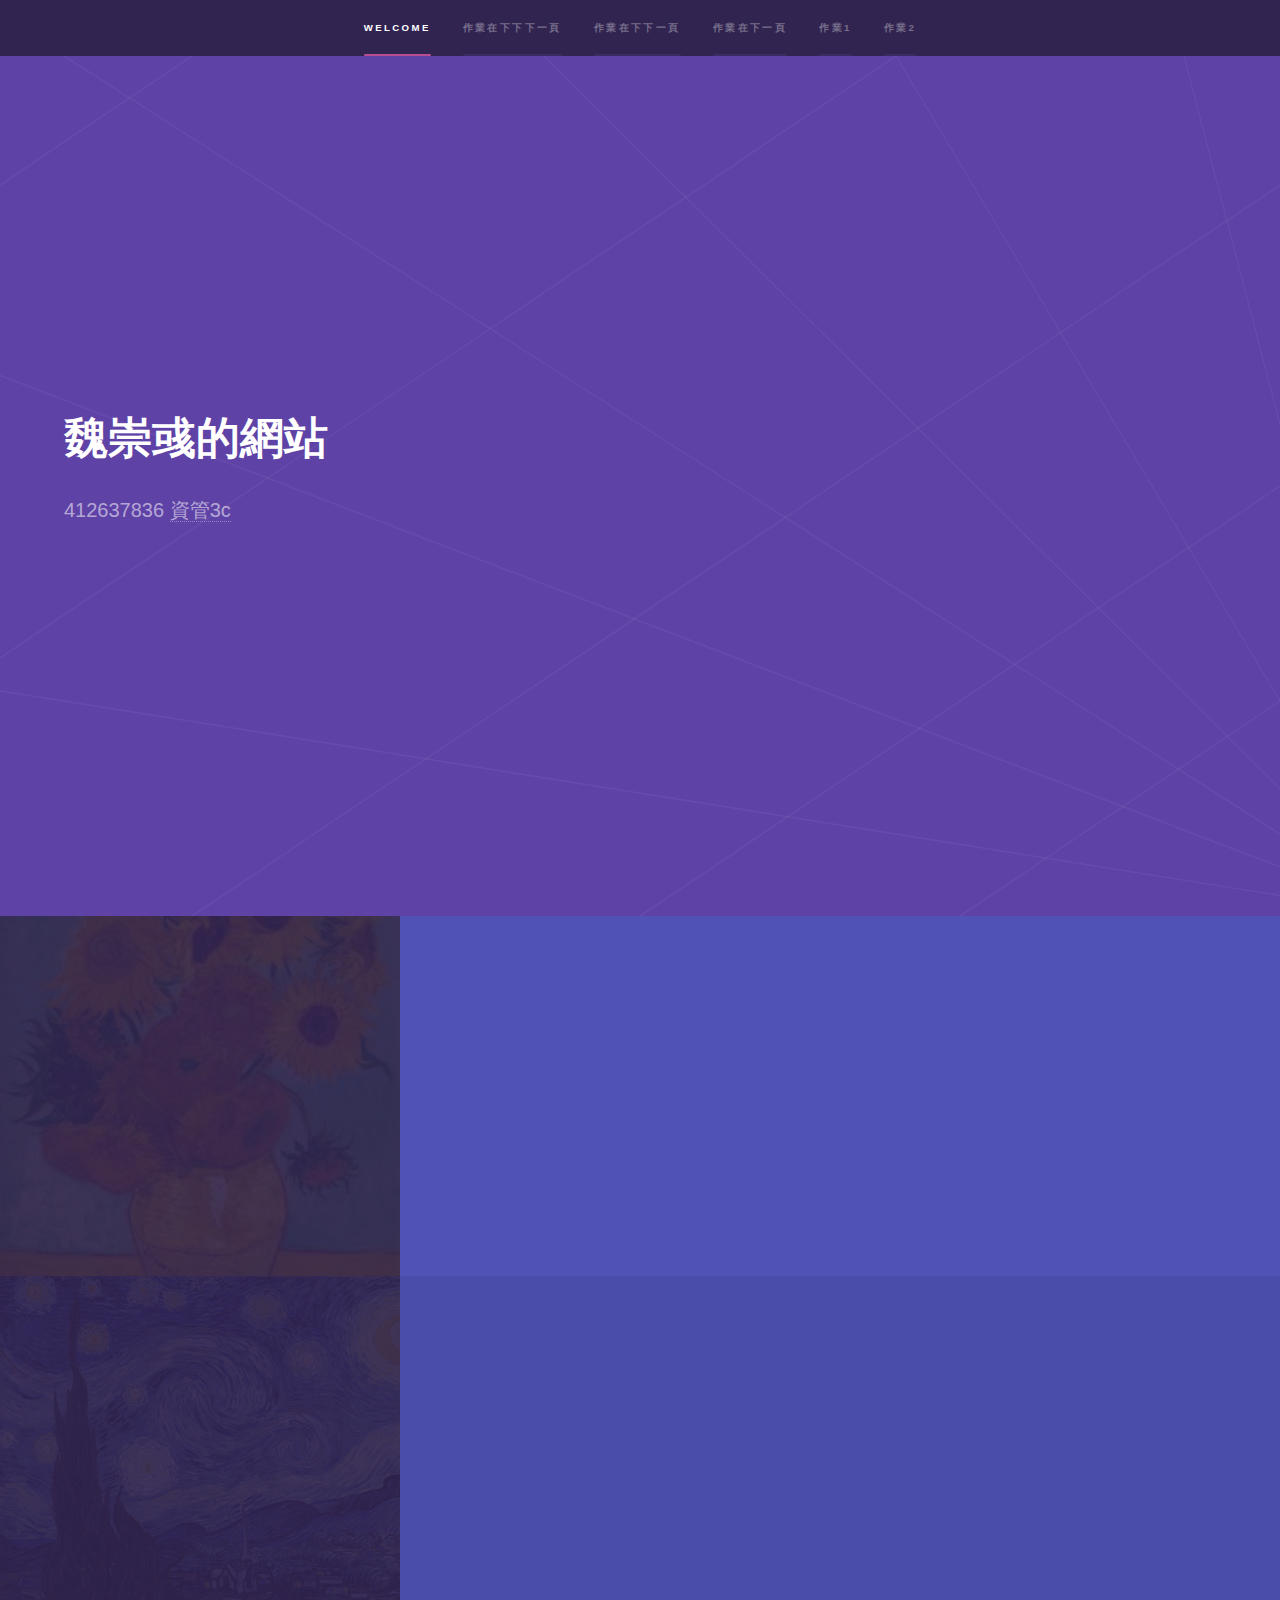
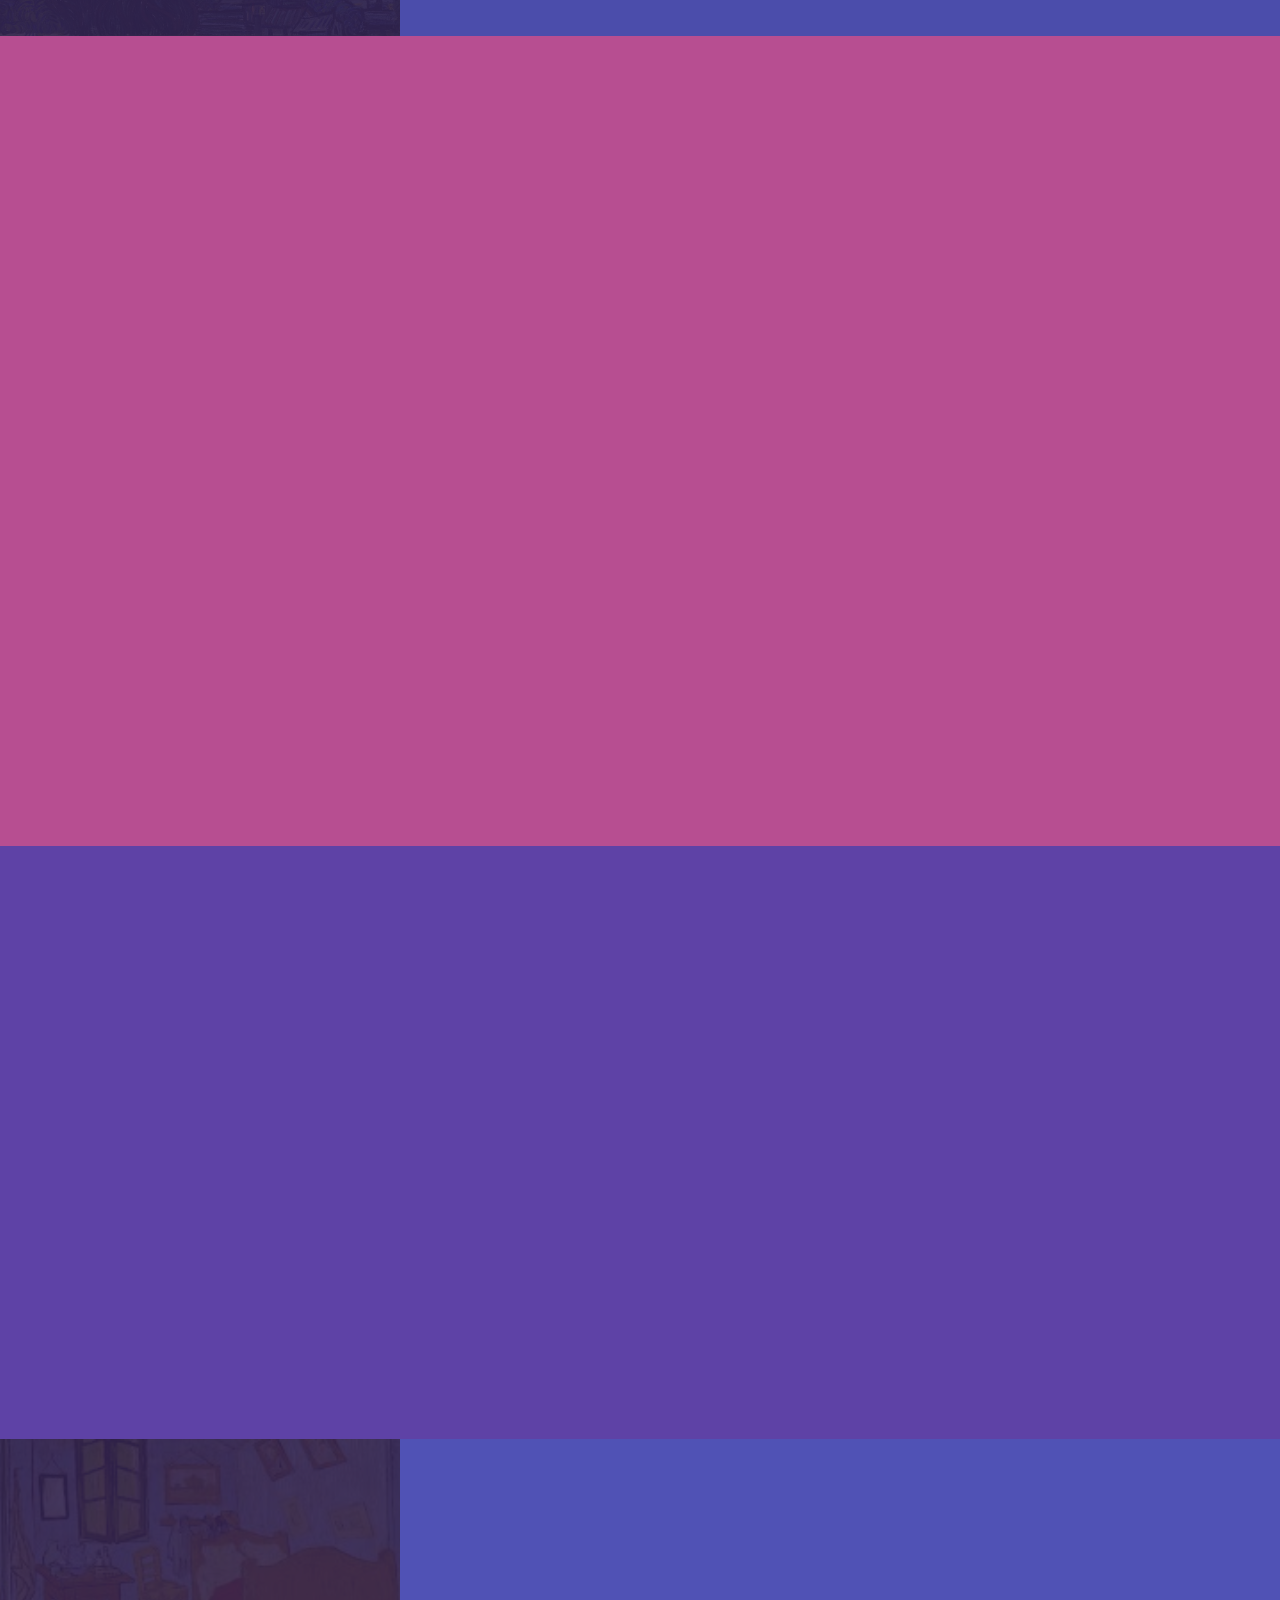
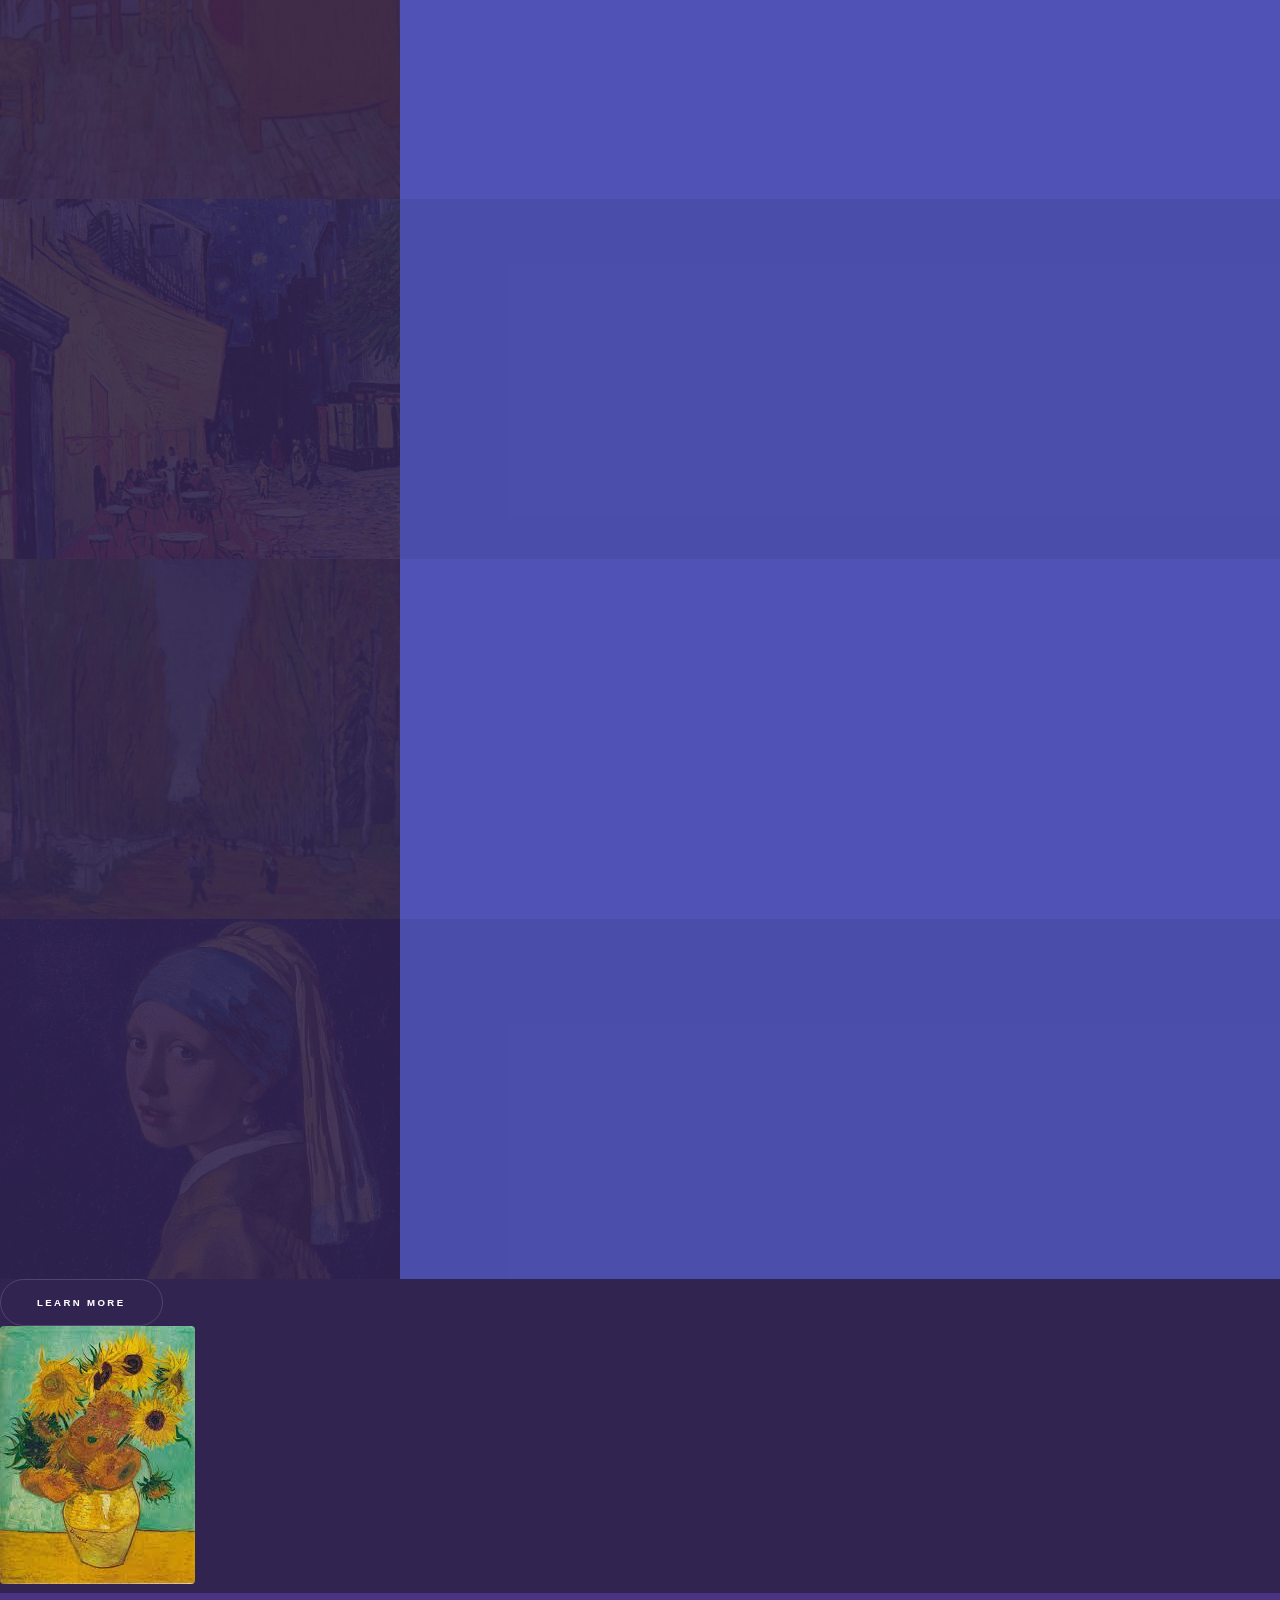
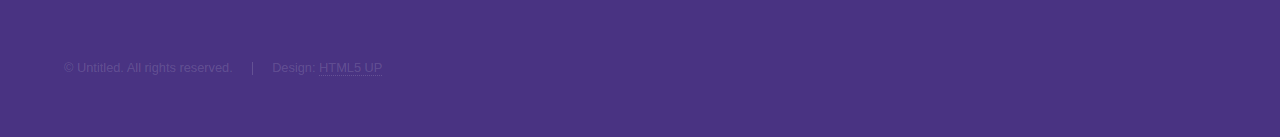
==== commit 2a32cb11: "add html5 up" ====
--- a/index.html
+++ b/index.html
@@ -1,6 +1,6 @@
 <!DOCTYPE HTML>
 <!--
-	Forty by HTML5 UP
+	Hyperspace by HTML5 UP
 	html5up.net | @ajlkn
 	Free for personal and commercial use under the CCA 3.0 license (html5up.net/license)
 -->
@@ -14,198 +14,239 @@
 	</head>
 	<body class="is-preload">
 
+		<!-- Sidebar -->
+			<section id="sidebar">
+				<div class="inner">
+					<nav>
+						<ul>
+							<li><a href="#intro">Welcome</a></li>
+							<li><a href="#one">作業在下下下一頁</a></li>
+							<li><a href="#two">作業在下下一頁</a></li>
+							<li><a href="#three">作業在下一頁</a></li>
+							<li><a href="#Four">作業1</a></li>
+							<li><a href="#five">作業2</a></li>
+						</ul>
+					</nav>
+				</div>
+			</section>
+
 		<!-- Wrapper -->
 			<div id="wrapper">
 
-				<!-- Header -->
-					<header id="header" class="alt">
-						<a href="index.html" class="logo"><strong>Forty</strong> <span>by HTML5 UP</span></a>
-						<nav>
-							<a href="#menu">Menu</a>
-						</nav>
-					</header>
-
-				<!-- Menu -->
-					<nav id="menu">
-						<ul class="links">
-							<li><a href="index.html">Home</a></li>
-							<li><a href="landing.html">Landing</a></li>
-							<li><a href="generic.html">Generic</a></li>
-							<li><a href="elements.html">Elements</a></li>
-						</ul>
-						<ul class="actions stacked">
-							<li><a href="#" class="button primary fit">Get Started</a></li>
-							<li><a href="#" class="button fit">Log In</a></li>
-						</ul>
-					</nav>
-
-				<!-- Banner -->
-					<section id="banner" class="major">
+				<!-- Intro -->
+					<section id="intro" class="wrapper style1 fullscreen fade-up">
 						<div class="inner">
-							<header class="major">
-								<h1>Hi, my name is 魏崇彧</h1>
-							</header>
+							<h1>魏崇彧的網站</h1>
+							<p> 412637836 <a href="http://html5up.net/license">資管3c</a></p>
+							<ul class="actions">
+								<li><a href="#one" ></a></li>
+							</ul>
+						</div>
+					</section>
+
+				<!-- One -->
+					<section id="one" class="wrapper style2 spotlights">
+						<section>
+							<a href="#" class="image"><img src="images/pic012.jpg" alt="" data-position="center center" /></a>
 							<div class="content">
-								<p>A responsive site template designed by HTML5 UP<br />
-								and released under the Creative Commons.</p>
-								<ul class="actions">
-									<li><a href="#one" class="button next scrolly">Get Started</a></li>
-								</ul>
-							</div>
-						</div>
-					</section>
-
-				<!-- Main -->
-					<div id="main">
-
-						<!-- One -->
-							<section id="one" class="tiles">
-								<article>
-									<span class="image">
-										<img src="images/pic01.jpg" alt="" />
-									</span>
-									<header class="major">
-										<h3><a href="landing.html" class="link">Aliquam</a></h3>
-										<p>Ipsum dolor sit amet</p>
-									</header>
-								</article>
-								<article>
-									<span class="image">
-										<img src="images/pic02.jpg" alt="" />
-									</span>
-									<header class="major">
-										<h3><a href="landing.html" class="link">Tempus</a></h3>
-										<p>feugiat amet tempus</p>
-									</header>
-								</article>
-								<article>
-									<span class="image">
-										<img src="images/pic03.jpg" alt="" />
-									</span>
-									<header class="major">
-										<h3><a href="landing.html" class="link">Magna</a></h3>
-										<p>Lorem etiam nullam</p>
-									</header>
-								</article>
-								<article>
-									<span class="image">
-										<img src="images/pic04.jpg" alt="" />
-									</span>
-									<header class="major">
-										<h3><a href="landing.html" class="link">Ipsum</a></h3>
-										<p>Nisl sed aliquam</p>
-									</header>
-								</article>
-								<article>
-									<span class="image">
-										<img src="images/pic05.jpg" alt="" />
-									</span>
-									<header class="major">
-										<h3><a href="landing.html" class="link">Consequat</a></h3>
-										<p>Ipsum dolor sit amet</p>
-									</header>
-								</article>
-								<article>
-									<span class="image">
-										<img src="images/pic06.jpg" alt="" />
-									</span>
-									<header class="major">
-										<h3><a href="landing.html" class="link">Etiam</a></h3>
-										<p>Feugiat amet tempus</p>
-									</header>
-								</article>
-							</section>
-
-						<!-- Two -->
-							<section id="two">
 								<div class="inner">
-									<header class="major">
-										<h2>Massa libero</h2>
-									</header>
-									<p>Nullam et orci eu lorem consequat tincidunt vivamus et sagittis libero. Mauris aliquet magna magna sed nunc rhoncus pharetra. Pellentesque condimentum sem. In efficitur ligula tate urna. Maecenas laoreet massa vel lacinia pellentesque lorem ipsum dolor. Nullam et orci eu lorem consequat tincidunt. Vivamus et sagittis libero. Mauris aliquet magna magna sed nunc rhoncus amet pharetra et feugiat tempus.</p>
+									<h2>第一頁</h2>
+									<p></p>
 									<ul class="actions">
-										<li><a href="landing.html" class="button next">Get Started</a></li>
+										<li><a href="generic.html" ></a></li>
 									</ul>
 								</div>
-							</section>
-
-					</div>
-
-				<!-- Contact -->
-					<section id="contact">
+							</div>
+						</section>
+						<section>
+							<a href="#" class="image"><img src="images/pic07.jpg" alt="" data-position="25% 25%" /></a>
+							<div class="content">
+								<div class="inner">
+									<h2>你好</h2>
+									<p></p>
+									<ul class="actions">
+									</ul>
+								</div>
+							</div>
+						</section>
+					</section>
+
+				<!-- Two -->
+					<section id="two" class="wrapper style3 fade-up">
 						<div class="inner">
-							<section>
-								<form method="post" action="#">
-									<div class="fields">
-										<div class="field half">
-											<label for="name">Name</label>
-											<input type="text" name="name" id="name" />
+							<h2>抱歉我不知道可以改什麼內容QQ</h2>
+							<p>只好講一些很冷的笑話</p>
+							<div class="features">
+								<section>
+									<span class="icon solid major fa-code"></span>
+									<h3>笑話一</h3>
+									<p>要成功要做到五個字「特別能吃苦」而我想我快成功了，因為我已經做到4/5「特別能吃」</p>
+								</section>
+								<section>
+									<span class="icon solid major fa-lock"></span>
+									<h3>二</h3>
+									<p>李白是怎麼死的呢？ 他 詩寫過多</p>
+								</section>
+								<section>
+									<span class="icon solid major fa-cog"></span>
+									<h3>三</h3>
+									<p>肝若壞，人生是黑白的；肝哪好，考卷是空白的</p>
+								</section>
+								<section>
+									<span class="icon solid major fa-desktop"></span>
+									<h3>四</h3>
+									<p>「阿杏摔個四腳朝天，變什麼？」 阿呆</p>
+								</section>
+								<section>
+									<span class="icon solid major fa-link"></span>
+									<h3>五</h3>
+									<p>「曹操字孟德，劉備字玄德，那伍佰呢？」 伍佰字心得</p>
+								</section>
+								<section>
+									<span class="icon major fa-gem"></span>
+									<h3>六</h3>
+									<p>奇數135 偶數魏崇彧</p>
+								</section>
+							</div>
+							<ul class="actions">
+							</ul>
+						</div>
+					</section>
+
+				<!-- Three -->
+					<section id="three" class="wrapper style1 fade-up">
+						<div class="inner">
+							<h2>第三頁</h2>
+							<p></p>
+							<div class="split style1">
+								<section>
+									<form method="post" action="#">
+										<div class="fields">
+											<div class="field half">
+												<label for="name">Name</label>
+												<input type="text" name="name" id="name" />
+											</div>
+											<div class="field half">
+												<label for="email">Email</label>
+												<input type="text" name="email" id="email" />
+											</div>
+											<div class="field">
+												<label for="message">Message</label>
+												<textarea name="message" id="message" rows="5"></textarea>
+											</div>
 										</div>
-										<div class="field half">
-											<label for="email">Email</label>
-											<input type="text" name="email" id="email" />
-										</div>
-										<div class="field">
-											<label for="message">Message</label>
-											<textarea name="message" id="message" rows="6"></textarea>
-										</div>
-									</div>
-									<ul class="actions">
-										<li><input type="submit" value="Send Message" class="primary" /></li>
-										<li><input type="reset" value="Clear" /></li>
+										<ul class="actions">
+											<li><a href="" class="button submit">Send Message</a></li>
+										</ul>
+									</form>
+								</section>
+								<section>
+									<ul class="contact">
+										<li>
+											<h3>Address</h3>
+											<span>淡江大學<br />
+											Taiwan</span>
+										</li>
+										<li>
+											<h3>Email</h3>
+											<a href="#">aabbcc123yun@gmail.com</a>
+										</li>
+										<li>
+											<h3>Phone</h3>
+											<span>0953365369</span>
+										</li>
+										<li>
+											<h3>Social</h3>
+											<ul class="icons">
+												<li><a href="#" class="icon brands fa-twitter"><span class="label">Twitter</span></a></li>
+												<li><a href="#" class="icon brands fa-facebook-f"><span class="label">Facebook</span></a></li>
+												<li><a href="#" class="icon brands fa-github"><span class="label">GitHub</span></a></li>
+												<li><a href="#" class="icon brands fa-instagram"><span class="label">Instagram</span></a></li>
+												<li><a href="#" class="icon brands fa-linkedin-in"><span class="label">LinkedIn</span></a></li>
+											</ul>
+										</li>
 									</ul>
-								</form>
-							</section>
-							<section class="split">
-								<section>
-									<div class="contact-method">
-										<span class="icon solid alt fa-envelope"></span>
-										<h3>Email</h3>
-										<a href="#">information@untitled.tld</a>
-									</div>
-								</section>
-								<section>
-									<div class="contact-method">
-										<span class="icon solid alt fa-phone"></span>
-										<h3>Phone</h3>
-										<span>(000) 000-0000 x12387</span>
-									</div>
-								</section>
-								<section>
-									<div class="contact-method">
-										<span class="icon solid alt fa-home"></span>
-										<h3>Address</h3>
-										<span>1234 Somewhere Road #5432<br />
-										Nashville, TN 00000<br />
-										United States of America</span>
-									</div>
-								</section>
-							</section>
-						</div>
-					</section>
-
-				<!-- Footer -->
-					<footer id="footer">
-						<div class="inner">
-							<ul class="icons">
-								<li><a href="#" class="icon brands alt fa-twitter"><span class="label">Twitter</span></a></li>
-								<li><a href="#" class="icon brands alt fa-facebook-f"><span class="label">Facebook</span></a></li>
-								<li><a href="#" class="icon brands alt fa-instagram"><span class="label">Instagram</span></a></li>
-								<li><a href="#" class="icon brands alt fa-github"><span class="label">GitHub</span></a></li>
-								<li><a href="#" class="icon brands alt fa-linkedin-in"><span class="label">LinkedIn</span></a></li>
-							</ul>
-							<ul class="copyright">
-								<li>&copy; Untitled</li><li>Design: <a href="https://html5up.net">HTML5 UP</a></li>
-							</ul>
-						</div>
-					</footer>
-
-			</div>
+								</section>
+							</div>
+						</div>
+					</section>
+<!-- Four -->
+<section id="Four" class="wrapper style2 spotlights">
+	<section>
+		<a href="#" class="image"><img src="images/pic08.jpg" alt="" data-position="center center" /></a>
+		<div class="content">
+			<div class="inner">
+				<h2>作業一</h2>
+				<p>hello.html</p>
+				<ul class="actions">
+				</ul>
+			</div>
+		</div>
+	</section>
+	<section>
+		<a href="#" class="image"><img src="images/pic09.jpg" alt="" data-position="25% 25%" /></a>
+		<div class="content">
+			<div class="inner">
+				<h2>連結</h2>
+				<a href="https://github.com/wei047/113-1-TKU-Web/blob/main/hello.html">
+				<ul class="actions">
+					<li><a href="https://github.com/wei047/113-1-TKU-Web/blob/main/hello.html"target="_blank" class="button">點這裡看</a></li>
+				</ul>
+			</div>
+		</div>
+	</section>
+</section>
+	<!-- five-->
+				<section id="five" class="wrapper style2 spotlights">
+					<section>
+						<a href="#" class="image"><img src="images/pic10.jpg" alt="" data-position="center center" /></a>
+						<div class="content">
+							<div class="inner">
+								<h2>作業二</h2>
+								<p>about.html</p>
+								<ul class="actions">
+								</ul>
+							</div>
+						</div>
+					</section>
+					<section>
+						<a href="#" class="image"><img src="images/pic011.jpg" alt="" data-position="25% 25%" /></a>
+						<div class="content">
+							<div class="inner">
+								<h2>連結</h2>
+				<a href="https://github.com/wei047/113-1-TKU-Web/blob/main/about.html">
+								<ul class="actions">
+									<li><a href="https://github.com/wei047/113-1-TKU-Web/blob/main/about.html"target="_blank" class="button">點這裡看</a></li>
+								</ul>
+							</div>
+						</div>
+					</section>
+				</section>					<li><a href="generic.html" class="button">Learn more</a></li>
+					</ul>
+				</div>
+			</div>
+		</section>
+	</section>
+	<section>
+		<a href="#" class="image"><img src="images/pic012.jpg" alt="" data-position="top center" /></a>
+		<div class="content">
+
+			</div>
+		
+
+		<!-- Footer -->
+			<footer id="footer" class="wrapper style1-alt">
+				<div class="inner">
+					<ul class="menu">
+						<li>&copy; Untitled. All rights reserved.</li><li>Design: <a href="http://html5up.net">HTML5 UP</a></li>
+					</ul>
+				</div>
+			</footer>
 
 		<!-- Scripts -->
 			<script src="assets/js/jquery.min.js"></script>
+			<script src="assets/js/jquery.scrollex.min.js"></script>
 			<script src="assets/js/jquery.scrolly.min.js"></script>
-			<script src="assets/js/jquery.scrollex.min.js"></script>
 			<script src="assets/js/browser.min.js"></script>
 			<script src="assets/js/breakpoints.min.js"></script>
 			<script src="assets/js/util.js"></script>
